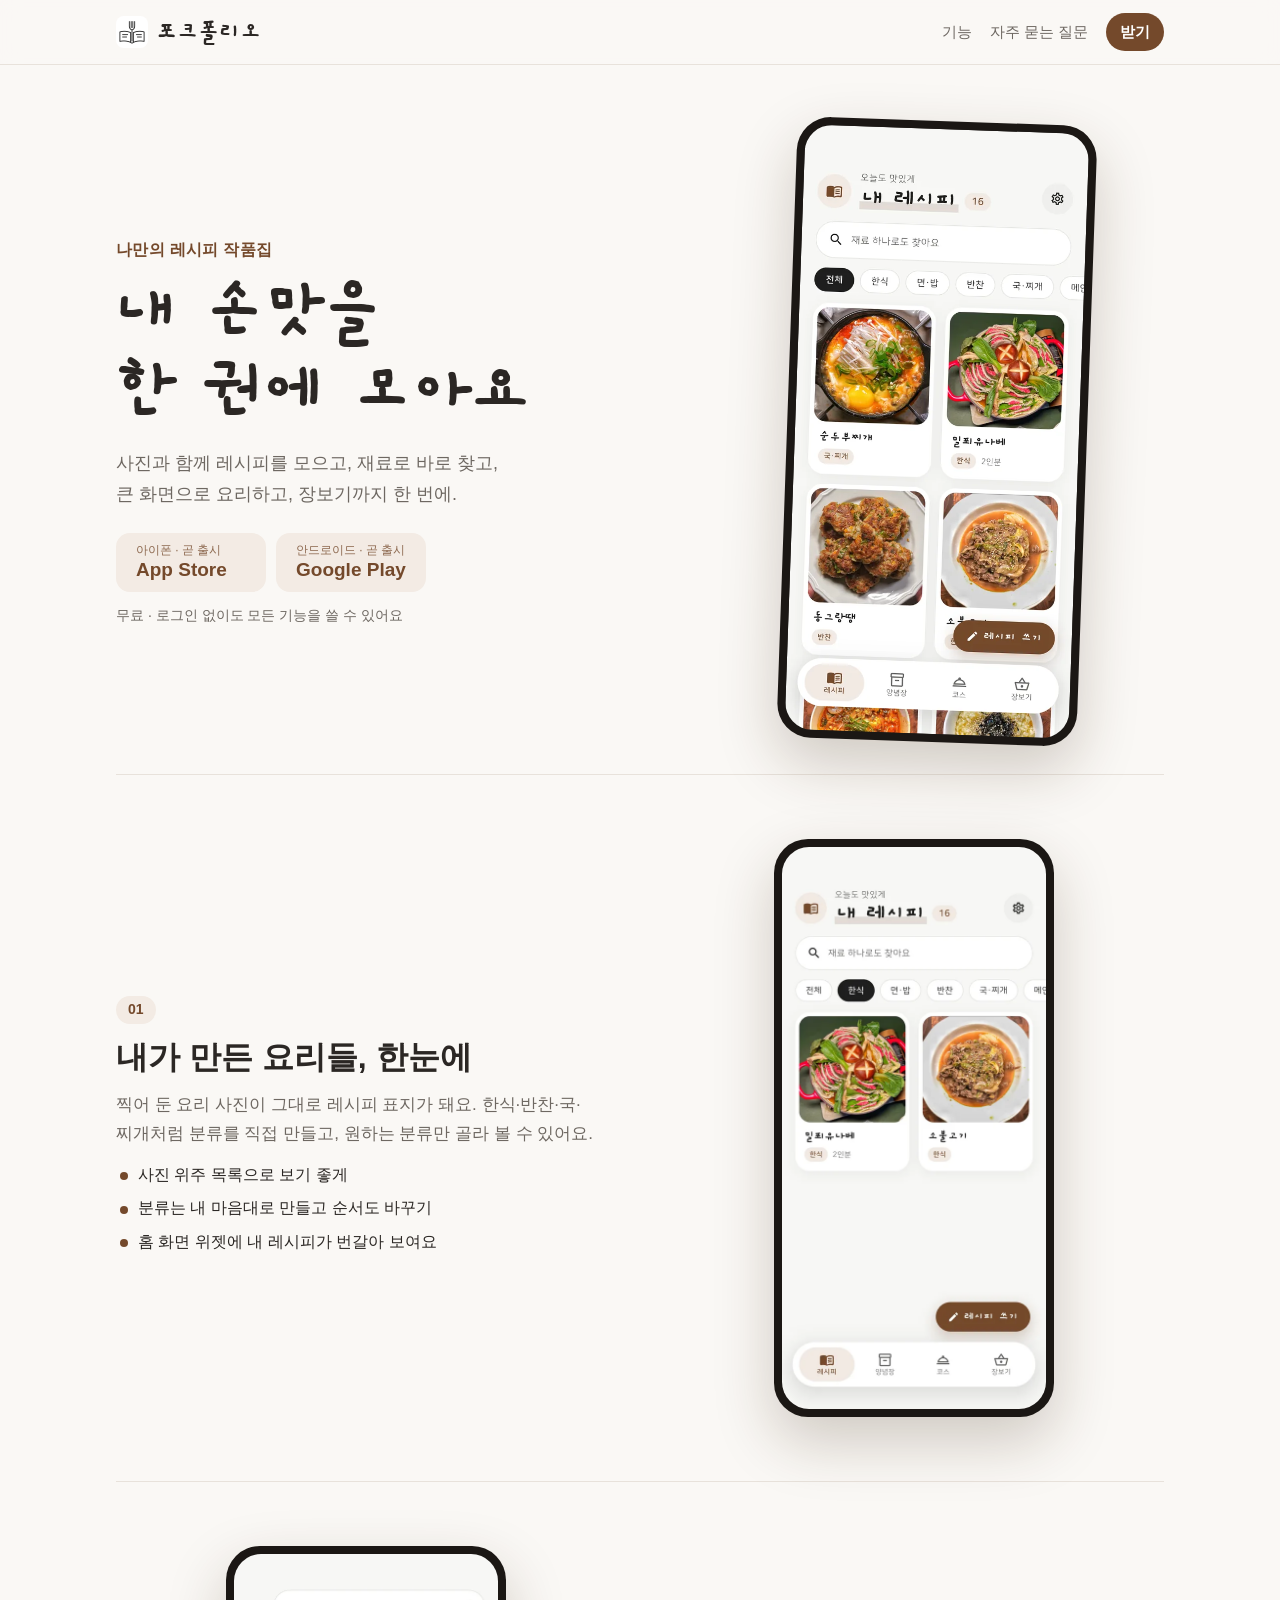
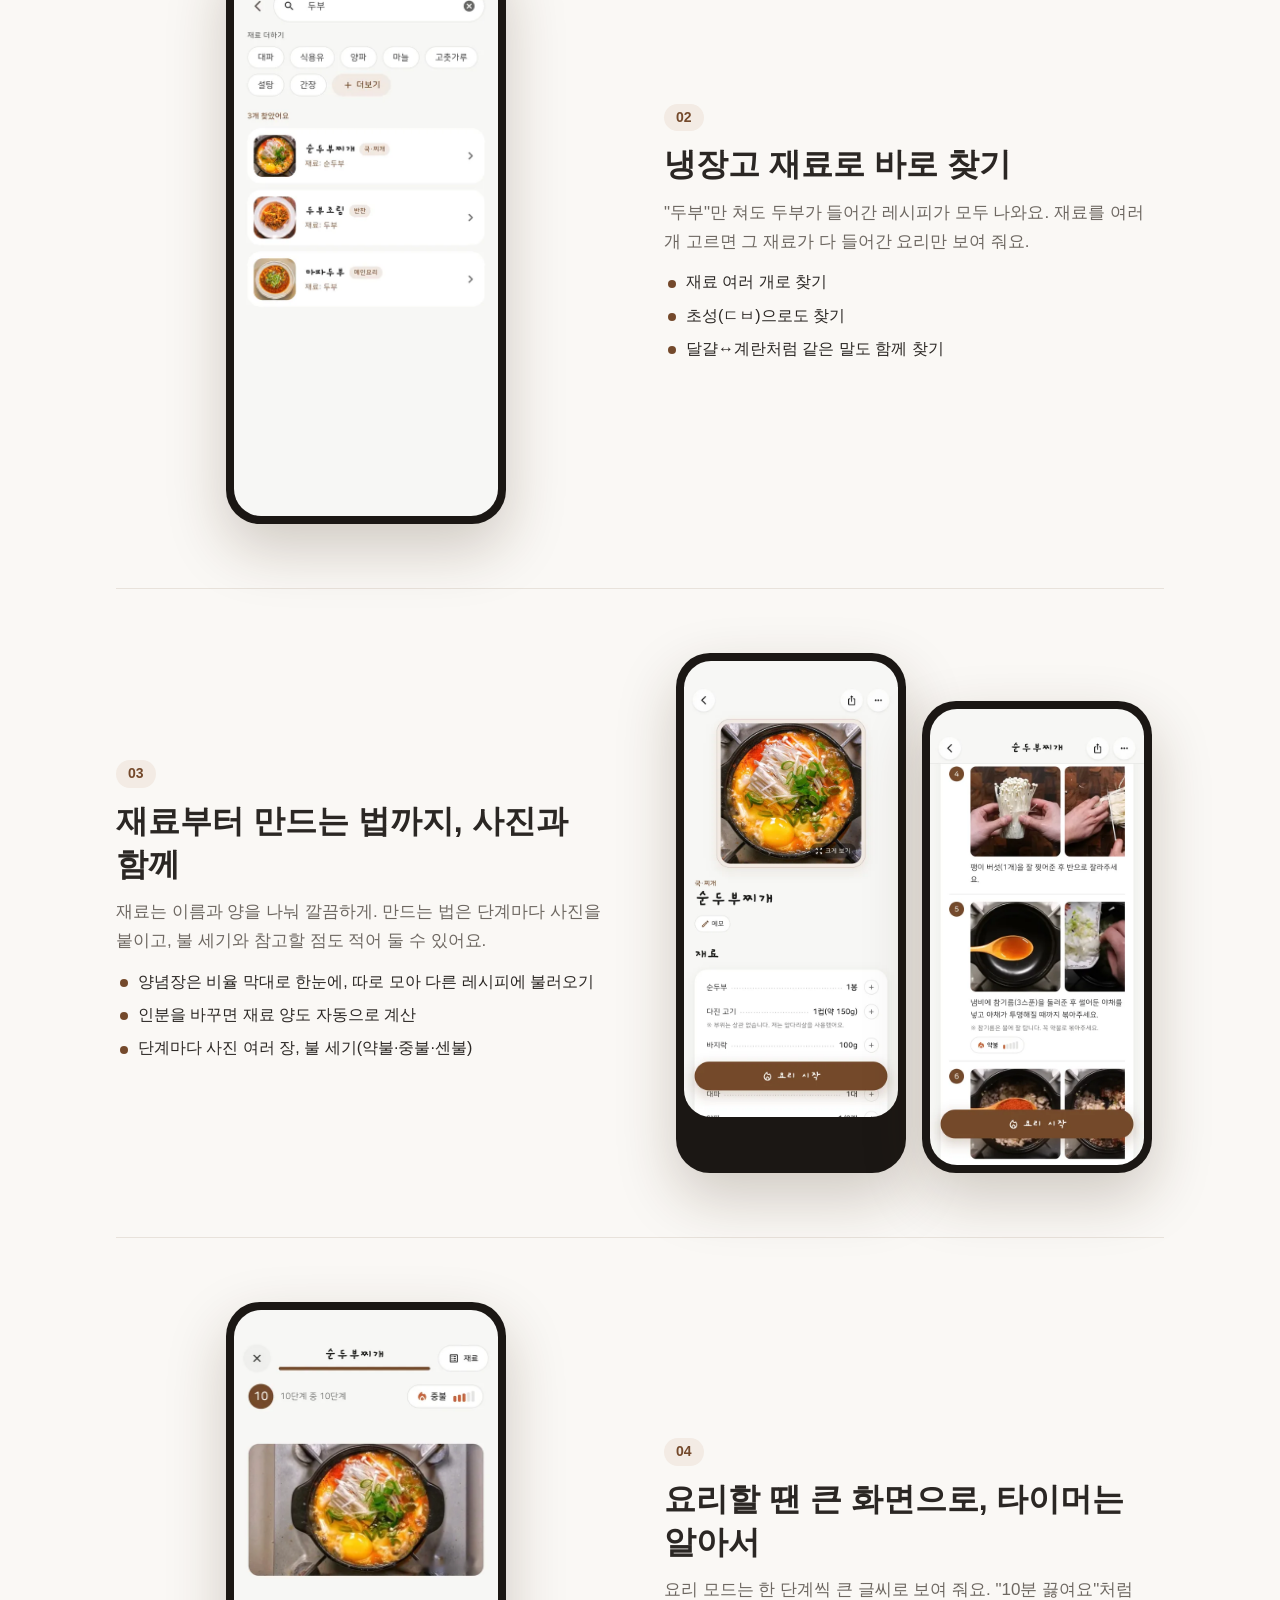
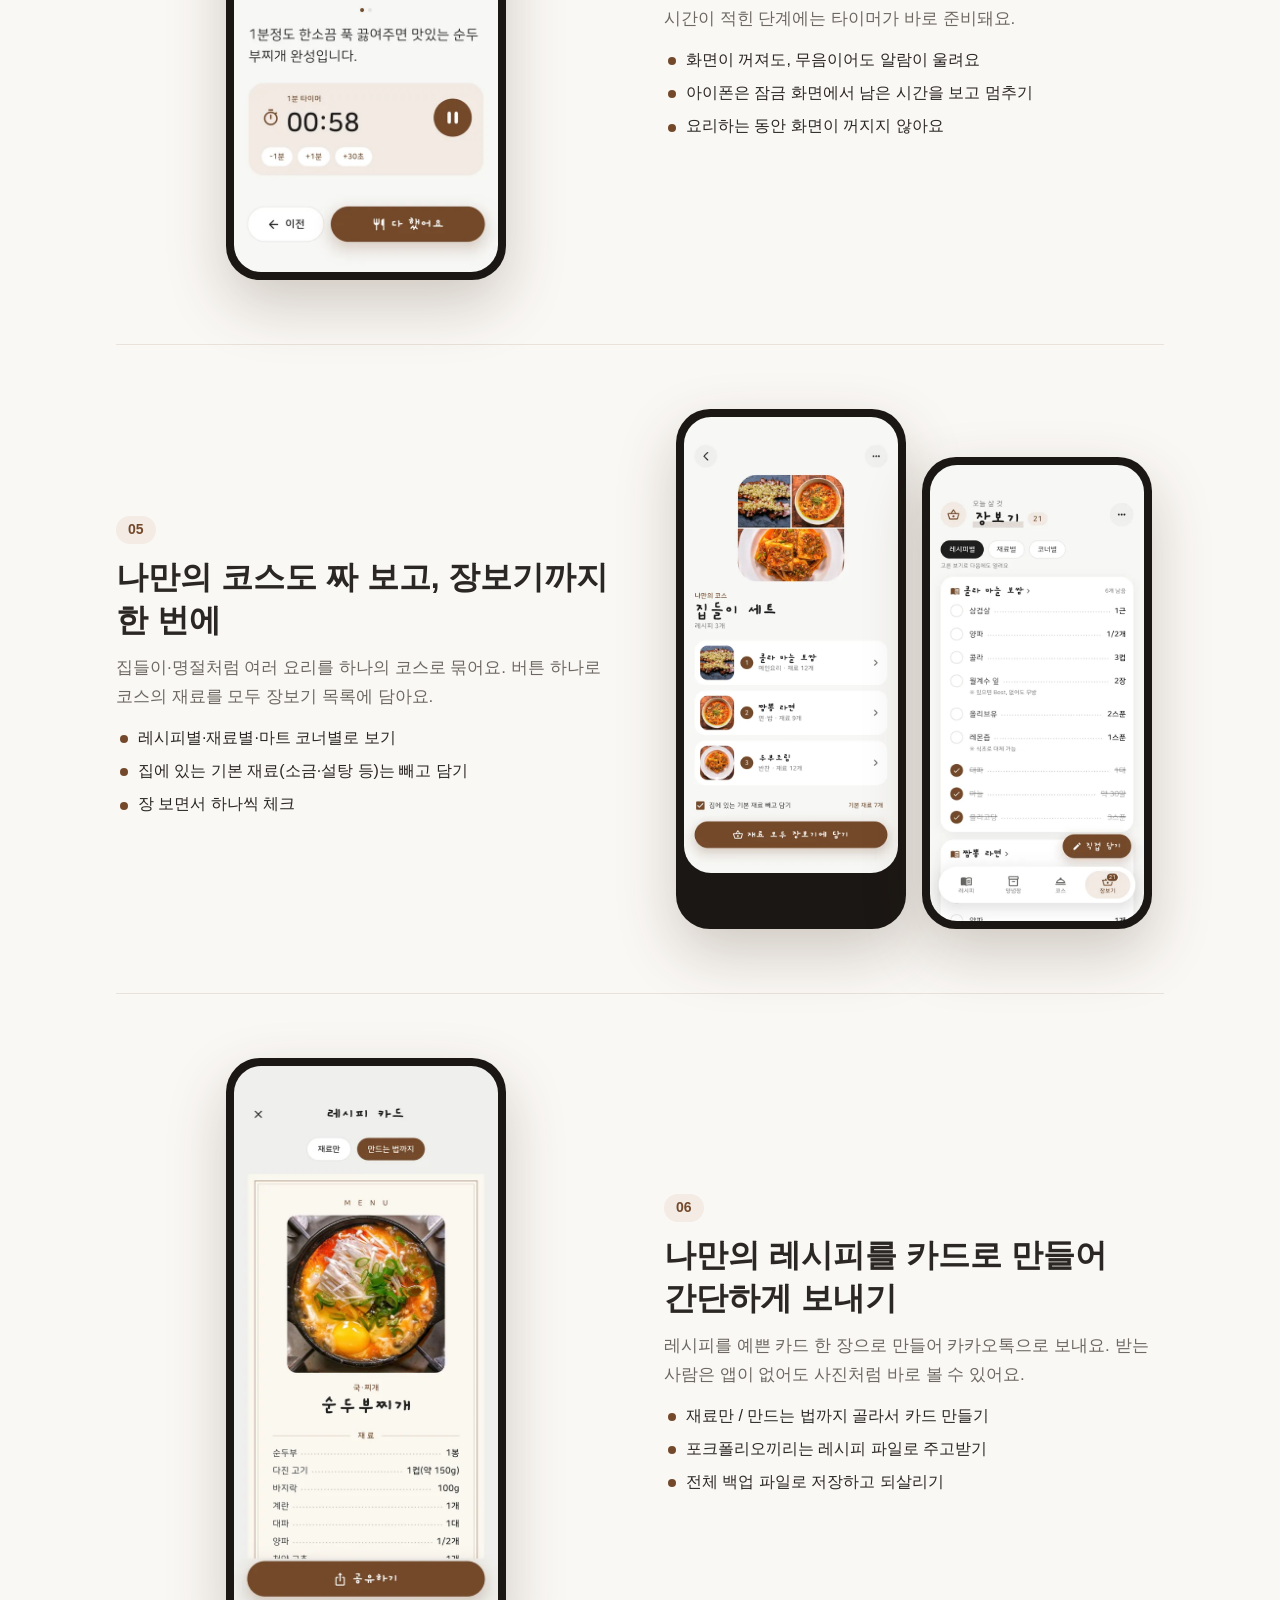
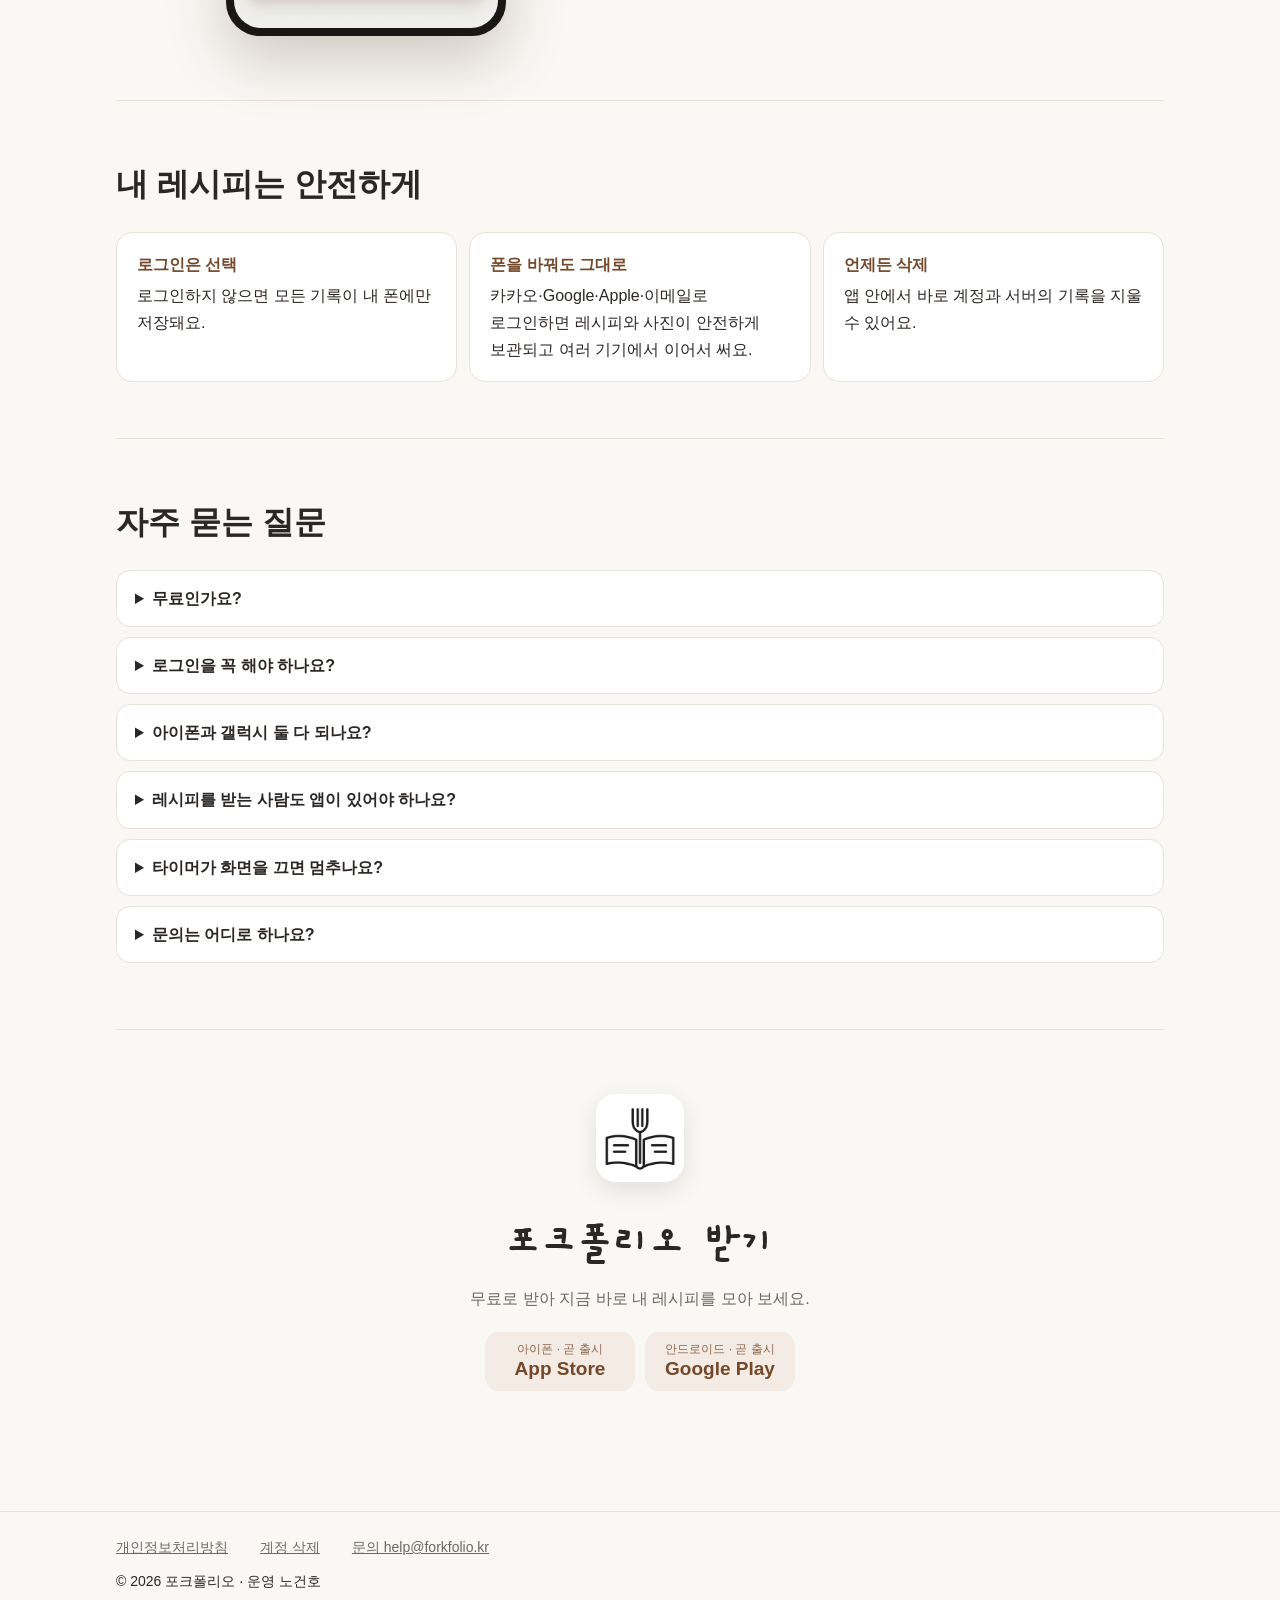
==== index.html @ fb1957a8 "홈페이지 새로 만들기(기능 소개·앱 화면·자주 묻는 질문·받기), 개인정보처리방침 개정(Apple 로그인·Resend·ImprovMX, 문의 help@forkfolio.kr, 10" ====
<!doctype html>
<html lang="ko">
<head>
<meta charset="utf-8">
<meta name="viewport" content="width=device-width, initial-scale=1">
<title>포크폴리오 · 나만의 레시피 작품집</title>
<meta name="description" content="내가 만든 요리를 사진과 함께 모으고, 재료로 찾고, 큰 화면으로 요리하고, 장보기까지 한 번에. 레시피 카드로 간단하게 보내는 레시피북 앱 포크폴리오.">
<link rel="canonical" href="https://forkfolio.kr/">
<meta property="og:type" content="website">
<meta property="og:url" content="https://forkfolio.kr/">
<meta property="og:title" content="포크폴리오 · 나만의 레시피 작품집">
<meta property="og:description" content="모으고 · 찾고 · 요리하고 · 장보고 · 보내고. 내 레시피를 한 권에 담는 레시피북 앱">
<meta property="og:image" content="https://forkfolio.kr/img/og.png">
<meta name="twitter:card" content="summary_large_image">
<meta name="theme-color" content="#74492b">
<link rel="icon" href="favicon.png">
<link rel="apple-touch-icon" href="icon.png">
<link rel="preconnect" href="https://fonts.googleapis.com">
<link rel="preconnect" href="https://fonts.gstatic.com" crossorigin>
<link rel="stylesheet" href="https://fonts.googleapis.com/css2?family=Gaegu:wght@700&display=swap">
<link rel="stylesheet" href="style.css">
<link rel="stylesheet" href="home.css">
</head>
<body class="home">

<nav class="top">
  <div class="top-in">
    <a class="brand" href="./"><img src="icon.png" alt="">포크폴리오</a>
    <div class="top-links">
      <a href="#features">기능</a>
      <a href="#faq">자주 묻는 질문</a>
      <a class="top-cta" href="#download">받기</a>
    </div>
  </div>
</nav>

<header class="hero2">
  <div class="hero-text">
    <p class="eyebrow">나만의 레시피 작품집</p>
    <h1>내 손맛을<br>한 권에 모아요</h1>
    <p class="lead">사진과 함께 레시피를 모으고, 재료로 바로 찾고,<br class="br-wide"> 큰 화면으로 요리하고, 장보기까지 한 번에.</p>
    <div class="stores" data-stores></div>
    <p class="small">무료 · 로그인 없이도 모든 기능을 쓸 수 있어요</p>
  </div>
  <div class="hero-phone">
    <figure class="phone"><picture><source srcset="img/home.webp" type="image/webp"><img src="img/home.jpg" alt="포크폴리오 홈 화면: 사진이 있는 레시피 목록" width="540" height="1150"></picture></figure>
  </div>
</header>

<main id="features">

  <section class="feat">
    <div class="feat-text">
      <span class="num">01</span>
      <h2>내가 만든 요리들, 한눈에</h2>
      <p>찍어 둔 요리 사진이 그대로 레시피 표지가 돼요. 한식·반찬·국·찌개처럼 분류를 직접 만들고, 원하는 분류만 골라 볼 수 있어요.</p>
      <ul>
        <li>사진 위주 목록으로 보기 좋게</li>
        <li>분류는 내 마음대로 만들고 순서도 바꾸기</li>
        <li>홈 화면 위젯에 내 레시피가 번갈아 보여요</li>
      </ul>
    </div>
    <figure class="phone"><picture><source srcset="img/category.webp" type="image/webp"><img src="img/category.jpg" alt="분류를 골라 레시피를 보는 화면" loading="lazy" width="540" height="1150"></picture></figure>
  </section>

  <section class="feat rev">
    <div class="feat-text">
      <span class="num">02</span>
      <h2>냉장고 재료로 바로 찾기</h2>
      <p>"두부"만 쳐도 두부가 들어간 레시피가 모두 나와요. 재료를 여러 개 고르면 그 재료가 다 들어간 요리만 보여 줘요.</p>
      <ul>
        <li>재료 여러 개로 찾기</li>
        <li>초성(ㄷㅂ)으로도 찾기</li>
        <li>달걀↔계란처럼 같은 말도 함께 찾기</li>
      </ul>
    </div>
    <figure class="phone"><picture><source srcset="img/search.webp" type="image/webp"><img src="img/search.jpg" alt="재료로 레시피를 찾는 화면" loading="lazy" width="540" height="1150"></picture></figure>
  </section>

  <section class="feat">
    <div class="feat-text">
      <span class="num">03</span>
      <h2>재료부터 만드는 법까지, 사진과 함께</h2>
      <p>재료는 이름과 양을 나눠 깔끔하게. 만드는 법은 단계마다 사진을 붙이고, 불 세기와 참고할 점도 적어 둘 수 있어요.</p>
      <ul>
        <li>양념장은 비율 막대로 한눈에, 따로 모아 다른 레시피에 불러오기</li>
        <li>인분을 바꾸면 재료 양도 자동으로 계산</li>
        <li>단계마다 사진 여러 장, 불 세기(약불·중불·센불)</li>
      </ul>
    </div>
    <div class="phone-pair">
      <figure class="phone"><picture><source srcset="img/detail.webp" type="image/webp"><img src="img/detail.jpg" alt="레시피 보기 화면: 사진과 재료" loading="lazy" width="540" height="1150"></picture></figure>
      <figure class="phone"><picture><source srcset="img/steps.webp" type="image/webp"><img src="img/steps.jpg" alt="만드는 법 화면: 단계별 사진과 불 세기" loading="lazy" width="540" height="1150"></picture></figure>
    </div>
  </section>

  <section class="feat rev">
    <div class="feat-text">
      <span class="num">04</span>
      <h2>요리할 땐 큰 화면으로, 타이머는 알아서</h2>
      <p>요리 모드는 한 단계씩 큰 글씨로 보여 줘요. "10분 끓여요"처럼 시간이 적힌 단계에는 타이머가 바로 준비돼요.</p>
      <ul>
        <li>화면이 꺼져도, 무음이어도 알람이 울려요</li>
        <li>아이폰은 잠금 화면에서 남은 시간을 보고 멈추기</li>
        <li>요리하는 동안 화면이 꺼지지 않아요</li>
      </ul>
    </div>
    <figure class="phone"><picture><source srcset="img/cook.webp" type="image/webp"><img src="img/cook.jpg" alt="요리 모드 화면: 큰 글씨와 타이머" loading="lazy" width="540" height="1150"></picture></figure>
  </section>

  <section class="feat">
    <div class="feat-text">
      <span class="num">05</span>
      <h2>나만의 코스도 짜 보고, 장보기까지 한 번에</h2>
      <p>집들이·명절처럼 여러 요리를 하나의 코스로 묶어요. 버튼 하나로 코스의 재료를 모두 장보기 목록에 담아요.</p>
      <ul>
        <li>레시피별·재료별·마트 코너별로 보기</li>
        <li>집에 있는 기본 재료(소금·설탕 등)는 빼고 담기</li>
        <li>장 보면서 하나씩 체크</li>
      </ul>
    </div>
    <div class="phone-pair">
      <figure class="phone"><picture><source srcset="img/course.webp" type="image/webp"><img src="img/course.jpg" alt="코스 화면: 집들이 세트" loading="lazy" width="540" height="1150"></picture></figure>
      <figure class="phone"><picture><source srcset="img/cart.webp" type="image/webp"><img src="img/cart.jpg" alt="장보기 화면: 레시피별 재료 체크" loading="lazy" width="540" height="1150"></picture></figure>
    </div>
  </section>

  <section class="feat rev">
    <div class="feat-text">
      <span class="num">06</span>
      <h2>나만의 레시피를 카드로 만들어 간단하게 보내기</h2>
      <p>레시피를 예쁜 카드 한 장으로 만들어 카카오톡으로 보내요. 받는 사람은 앱이 없어도 사진처럼 바로 볼 수 있어요.</p>
      <ul>
        <li>재료만 / 만드는 법까지 골라서 카드 만들기</li>
        <li>포크폴리오끼리는 레시피 파일로 주고받기</li>
        <li>전체 백업 파일로 저장하고 되살리기</li>
      </ul>
    </div>
    <figure class="phone"><picture><source srcset="img/card.webp" type="image/webp"><img src="img/card.jpg" alt="레시피 카드 만들기 화면" loading="lazy" width="540" height="1150"></picture></figure>
  </section>

  <section class="safe">
    <h2>내 레시피는 안전하게</h2>
    <div class="safe-grid">
      <div class="card"><b>로그인은 선택</b>로그인하지 않으면 모든 기록이 내 폰에만 저장돼요.</div>
      <div class="card"><b>폰을 바꿔도 그대로</b>카카오·Google·Apple·이메일로 로그인하면 레시피와 사진이 안전하게 보관되고 여러 기기에서 이어서 써요.</div>
      <div class="card"><b>언제든 삭제</b>앱 안에서 바로 계정과 서버의 기록을 지울 수 있어요.</div>
    </div>
  </section>

  <section id="faq" class="faq">
    <h2>자주 묻는 질문</h2>
    <details><summary>무료인가요?</summary><p>네, 무료예요. 화면 아래에 글자 한 줄 광고가 나와요. 로그인과 사진 보관도 무료예요.</p></details>
    <details><summary>로그인을 꼭 해야 하나요?</summary><p>아니요. 로그인하지 않아도 모든 기능을 쓸 수 있어요. 로그인하면 레시피가 서버에 보관돼서 폰을 바꾸거나 앱을 다시 설치해도 그대로 돌아와요.</p></details>
    <details><summary>아이폰과 갤럭시 둘 다 되나요?</summary><p>네. 아이폰(iOS 17 이상)과 안드로이드 폰(Android 7.0 이상)에서 쓸 수 있어요. 같은 계정으로 로그인하면 두 폰에서 같은 레시피를 볼 수 있어요.</p></details>
    <details><summary>레시피를 받는 사람도 앱이 있어야 하나요?</summary><p>레시피 카드는 사진처럼 보내져서 앱이 없어도 볼 수 있어요. 레시피 파일로 받으면 포크폴리오에 그대로 담을 수 있어요.</p></details>
    <details><summary>타이머가 화면을 끄면 멈추나요?</summary><p>아니요. 화면을 끄거나 다른 앱을 써도 시간이 되면 알람이 울려요. 아이폰은 잠금 화면에서도 남은 시간이 보여요.</p></details>
    <details><summary>문의는 어디로 하나요?</summary><p><a href="mailto:help@forkfolio.kr">help@forkfolio.kr</a>로 보내 주세요.</p></details>
  </section>

  <section id="download" class="dl">
    <img src="icon.png" alt="" width="88" height="88">
    <h2>포크폴리오 받기</h2>
    <p>무료로 받아 지금 바로 내 레시피를 모아 보세요.</p>
    <div class="stores" data-stores></div>
  </section>

</main>

<footer class="foot">
  <div class="foot-in">
    <div class="foot-links">
      <a href="privacy.html">개인정보처리방침</a>
      <a href="delete-account.html">계정 삭제</a>
      <a href="mailto:help@forkfolio.kr">문의 help@forkfolio.kr</a>
    </div>
    <p>© 2026 포크폴리오 · 운영 노건호</p>
  </div>
</footer>

<script>
// 스토어 주소: 출시되면 여기만 채우면 된다 (비어 있으면 "곧 출시"로 보인다)
const STORES = {
  ios: '',      // 예: 'https://apps.apple.com/kr/app/id0000000000'
  android: '',  // 예: 'https://play.google.com/store/apps/details?id=com.geonhoroh.forkfolio'
};
const LABELS = { ios: ['App Store', '아이폰'], android: ['Google Play', '안드로이드'] };
document.querySelectorAll('[data-stores]').forEach((box) => {
  for (const key of ['ios', 'android']) {
    const url = STORES[key];
    const el = document.createElement(url ? 'a' : 'span');
    el.className = 'store' + (url ? '' : ' soon');
    if (url) { el.href = url; el.target = '_blank'; el.rel = 'noopener'; }
    el.innerHTML = `<small>${url ? LABELS[key][1] + ' · 무료' : LABELS[key][1] + ' · 곧 출시'}</small><b>${LABELS[key][0]}</b>`;
    box.appendChild(el);
  }
});
</script>
</body>
</html>
---- style.css ----
/* 포크폴리오 웹사이트: 앱과 같은 간장색 한 가지 + 읽기 좋은 본문 */
:root {
  --point: #74492b;
  --point-soft: #f3ebe4;
  --bg: #faf8f5;
  --card: #ffffff;
  --text: #2b2724;
  --sub: #6e6862;
  --line: #e8e2db;
}
@media (prefers-color-scheme: dark) {
  :root {
    --point: #d9a77f;
    --point-soft: #2e2621;
    --bg: #171412;
    --card: #211d1a;
    --text: #f1ece6;
    --sub: #b0a79e;
    --line: #3a332d;
  }
}
* { box-sizing: border-box; }
html { -webkit-text-size-adjust: 100%; }
body {
  margin: 0;
  background: var(--bg);
  color: var(--text);
  font-family: -apple-system, BlinkMacSystemFont, "Apple SD Gothic Neo", "Noto Sans KR", "Malgun Gothic", sans-serif;
  font-size: 16px;
  line-height: 1.75;
  word-break: keep-all;
  overflow-wrap: break-word;
}
.wrap { max-width: 720px; margin: 0 auto; padding: 32px 16px 64px; }
a { color: var(--point); }
header.site { display: flex; align-items: center; gap: 10px; margin-bottom: 28px; }
header.site img { width: 36px; height: 36px; border-radius: 9px; }
header.site a { text-decoration: none; color: var(--text); font-family: "Gaegu", sans-serif; font-weight: 700; font-size: 26px; }
h1 { font-family: "Gaegu", sans-serif; font-weight: 700; font-size: 40px; line-height: 1.2; margin: 0 0 8px; }
h2 { font-size: 19px; margin: 36px 0 8px; padding-top: 8px; border-top: 1px solid var(--line); }
h3 { font-size: 16px; margin: 20px 0 4px; }
p, li { color: var(--text); }
.sub { color: var(--sub); }
.card { background: var(--card); border: 1px solid var(--line); border-radius: 16px; padding: 18px 20px; margin: 16px 0; }
.note { background: var(--point-soft); border-radius: 12px; padding: 12px 16px; margin: 16px 0; }
table { width: 100%; border-collapse: collapse; margin: 12px 0; font-size: 14.5px; display: block; overflow-x: auto; }
th, td { border: 1px solid var(--line); padding: 8px 10px; text-align: left; vertical-align: top; min-width: 110px; }
th { background: var(--point-soft); }
ul { padding-left: 20px; }
footer { margin-top: 48px; color: var(--sub); font-size: 14px; }
footer a { color: var(--sub); margin-right: 14px; }
.hero { text-align: center; padding: 24px 0 8px; }
.hero img { width: 112px; height: 112px; border-radius: 26px; box-shadow: 0 10px 30px rgba(0, 0, 0, .12); }
.hero h1 { font-size: 52px; margin-top: 18px; }
.hero p { font-size: 18px; color: var(--sub); margin: 0; }
.features { display: grid; grid-template-columns: repeat(auto-fit, minmax(200px, 1fr)); gap: 12px; margin-top: 32px; }
.features .card { margin: 0; }
.features b { display: block; color: var(--point); margin-bottom: 4px; }
.badge { display: inline-block; margin-top: 20px; padding: 10px 18px; border-radius: 999px; background: var(--point); color: #fff; font-weight: 700; }
---- home.css ----
/* 홈(소개) 페이지 전용. 색·글꼴은 style.css 의 값을 그대로 쓴다 */
body.home { line-height: 1.7; }
.home h1, .home h2 { border: 0; padding: 0; }

/* 위쪽 메뉴 */
nav.top { position: sticky; top: 0; z-index: 10; background: color-mix(in srgb, var(--bg) 88%, transparent); backdrop-filter: blur(10px); -webkit-backdrop-filter: blur(10px); border-bottom: 1px solid var(--line); }
.top-in { max-width: 1080px; margin: 0 auto; padding: 10px 16px; display: flex; align-items: center; justify-content: space-between; gap: 12px; }
.brand { display: flex; align-items: center; gap: 8px; text-decoration: none; color: var(--text); font-family: "Gaegu", sans-serif; font-weight: 700; font-size: 26px; }
.brand img { width: 32px; height: 32px; border-radius: 8px; }
.top-links { display: flex; align-items: center; gap: 18px; font-size: 15px; }
.top-links a { color: var(--sub); text-decoration: none; }
.top-links a.top-cta { color: #fff; background: var(--point); padding: 6px 14px; border-radius: 999px; font-weight: 700; }
@media (max-width: 480px) { .top-links a:not(.top-cta) { display: none; } }

/* 첫 화면 */
.hero2 { max-width: 1080px; margin: 0 auto; padding: 56px 16px 32px; display: grid; grid-template-columns: 1.1fr 0.9fr; gap: 40px; align-items: center; }
.eyebrow { color: var(--point); font-weight: 700; margin: 0 0 8px; letter-spacing: .02em; }
.hero2 h1 { font-family: "Gaegu", sans-serif; font-size: clamp(44px, 7vw, 72px); line-height: 1.12; margin: 0 0 16px; }
.lead { font-size: 18px; color: var(--sub); margin: 0 0 24px; }
.small { font-size: 14px; color: var(--sub); margin: 12px 0 0; }
.hero-phone { display: flex; justify-content: center; }
.hero-phone .phone { width: min(300px, 70vw); transform: rotate(2deg); }
@media (max-width: 820px) {
  .hero2 { grid-template-columns: 1fr; text-align: center; padding-top: 36px; }
  .hero2 .stores { justify-content: center; }
  .br-wide { display: none; }
}

/* 스토어 버튼 */
.stores { display: flex; flex-wrap: wrap; gap: 10px; }
.store { display: inline-flex; flex-direction: column; justify-content: center; min-width: 150px; padding: 10px 20px; border-radius: 14px; background: var(--text); color: var(--bg); text-decoration: none; line-height: 1.25; }
.store small { font-size: 12px; opacity: .8; }
.store b { font-size: 19px; }
.store.soon { background: var(--point-soft); color: var(--point); cursor: default; }

/* 폰 틀 */
.phone { margin: 0; border-radius: 34px; padding: 8px; background: #1b1714; box-shadow: 0 24px 60px rgba(60, 35, 15, .22); }
.phone img { display: block; width: 100%; height: auto; border-radius: 27px; }
.phone-pair { display: flex; gap: 16px; justify-content: center; }
.phone-pair .phone { width: min(230px, 42vw); }
.phone-pair .phone:nth-child(2) { margin-top: 48px; }

/* 기능 소개 */
main#features { max-width: 1080px; margin: 0 auto; padding: 0 16px; }
.feat { display: grid; grid-template-columns: 1fr 1fr; gap: 48px; align-items: center; padding: 64px 0; border-top: 1px solid var(--line); }
.feat > .phone { width: min(280px, 70vw); justify-self: center; }
.feat.rev .feat-text { order: 2; }
.num { display: inline-block; font-weight: 700; color: var(--point); background: var(--point-soft); border-radius: 999px; padding: 2px 12px; font-size: 14px; }
.feat h2 { font-size: clamp(24px, 3.4vw, 32px); line-height: 1.35; margin: 12px 0 12px; }
.feat p { color: var(--sub); font-size: 17px; margin: 0 0 12px; }
.feat ul { margin: 0; padding-left: 0; list-style: none; }
.feat li { position: relative; padding-left: 22px; margin: 6px 0; }
.feat li::before { content: ""; position: absolute; left: 4px; top: .7em; width: 8px; height: 8px; border-radius: 50%; background: var(--point); }
@media (max-width: 820px) {
  .feat { grid-template-columns: 1fr; gap: 28px; padding: 48px 0; }
  .feat.rev .feat-text { order: 0; }
}

/* 안전 */
.safe { padding: 56px 0; border-top: 1px solid var(--line); }
.safe h2, .faq h2, .dl h2 { font-size: clamp(24px, 3.4vw, 32px); margin: 0 0 20px; }
.safe-grid { display: grid; grid-template-columns: repeat(auto-fit, minmax(220px, 1fr)); gap: 12px; }
.safe-grid .card { margin: 0; }
.safe-grid b { display: block; color: var(--point); margin-bottom: 4px; }

/* 자주 묻는 질문 */
.faq { padding: 56px 0; border-top: 1px solid var(--line); }
.faq details { background: var(--card); border: 1px solid var(--line); border-radius: 14px; padding: 14px 18px; margin: 10px 0; }
.faq summary { cursor: pointer; font-weight: 700; }
.faq details p { margin: 10px 0 0; color: var(--sub); }

/* 받기 */
.dl { text-align: center; padding: 64px 0 72px; border-top: 1px solid var(--line); }
.dl img { border-radius: 20px; box-shadow: 0 8px 24px rgba(0, 0, 0, .1); }
.dl h2 { font-family: "Gaegu", sans-serif; font-size: 44px; margin: 16px 0 4px; }
.dl p { color: var(--sub); margin: 0 0 20px; }
.dl .stores { justify-content: center; }

/* 아래 */
.foot { border-top: 1px solid var(--line); }
.foot-in { max-width: 1080px; margin: 0 auto; padding: 24px 16px 40px; color: var(--sub); font-size: 14px; }
.foot-links { display: flex; flex-wrap: wrap; gap: 6px 18px; }
.foot a { color: var(--sub); }
.foot p { margin: 10px 0 0; }

/* 위쪽 메뉴에 제목이 가리지 않게 */
#features, #faq, #download, .feat { scroll-margin-top: 72px; }
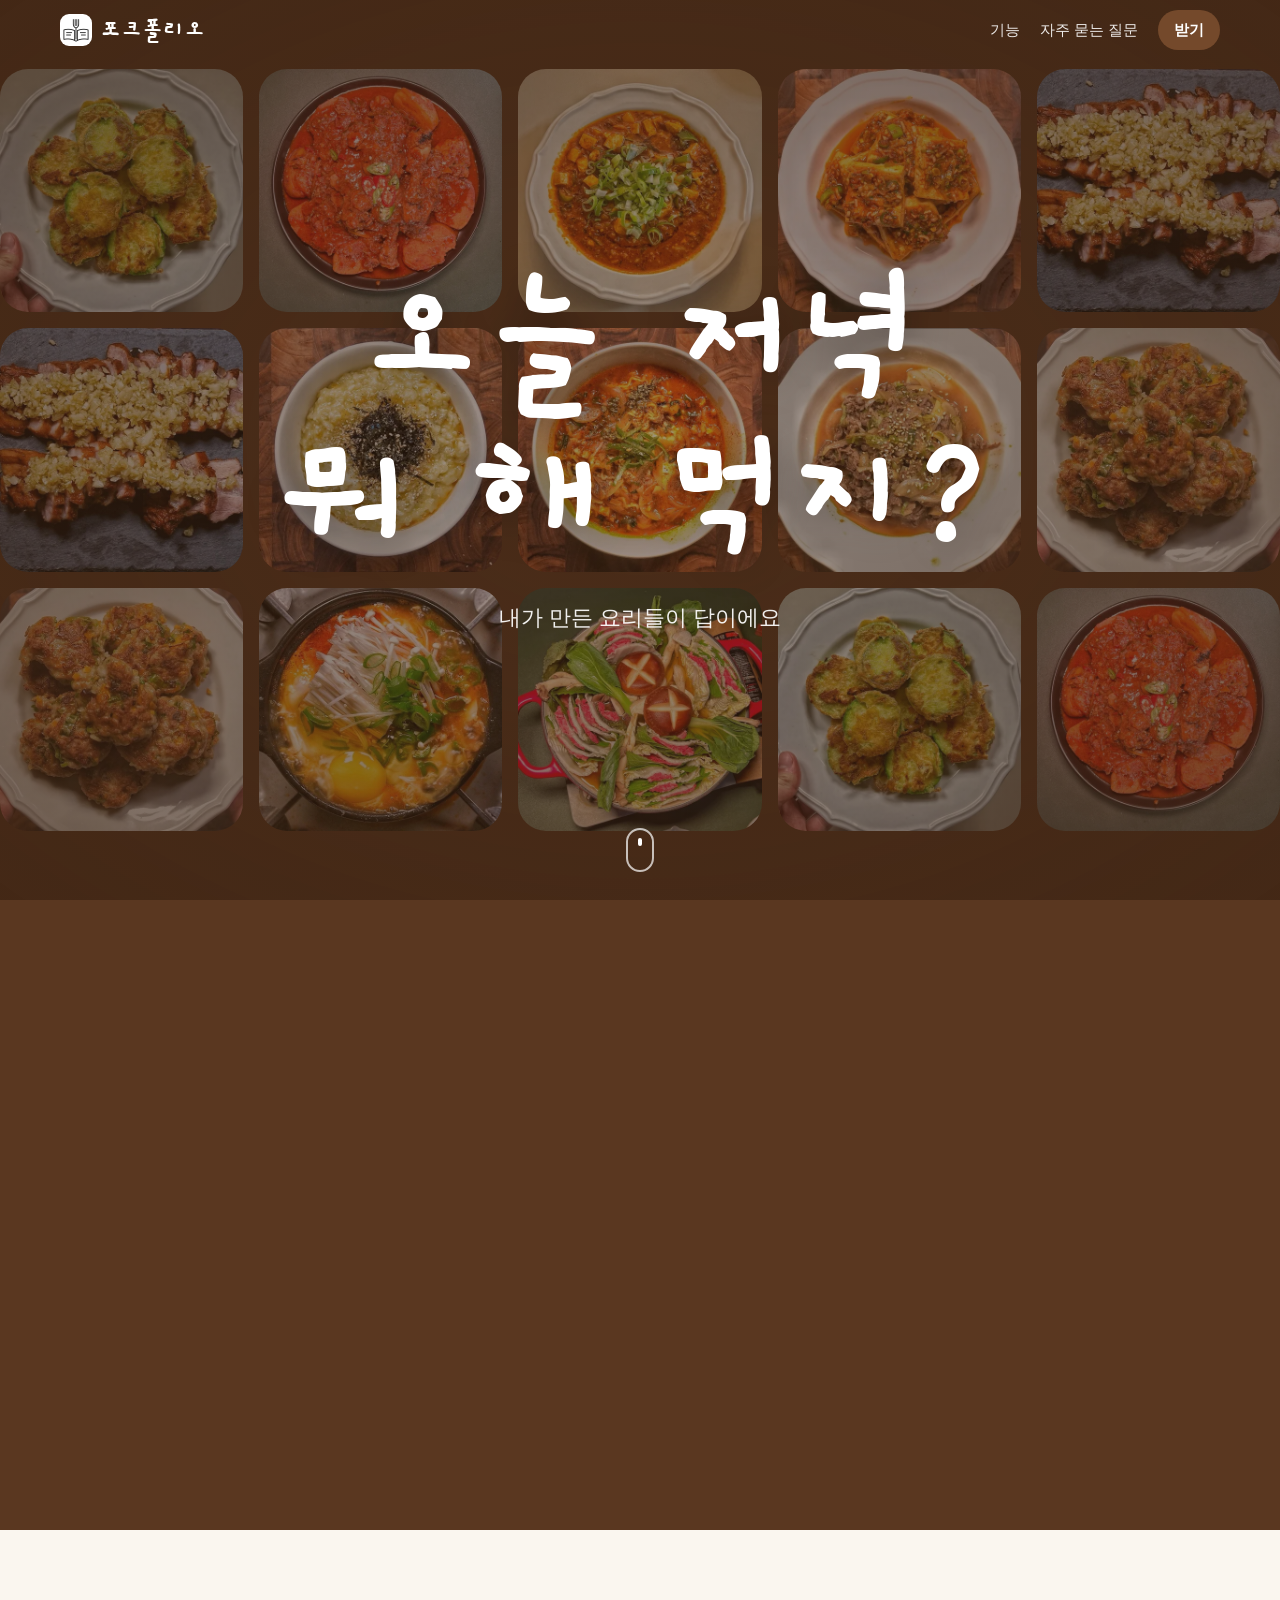
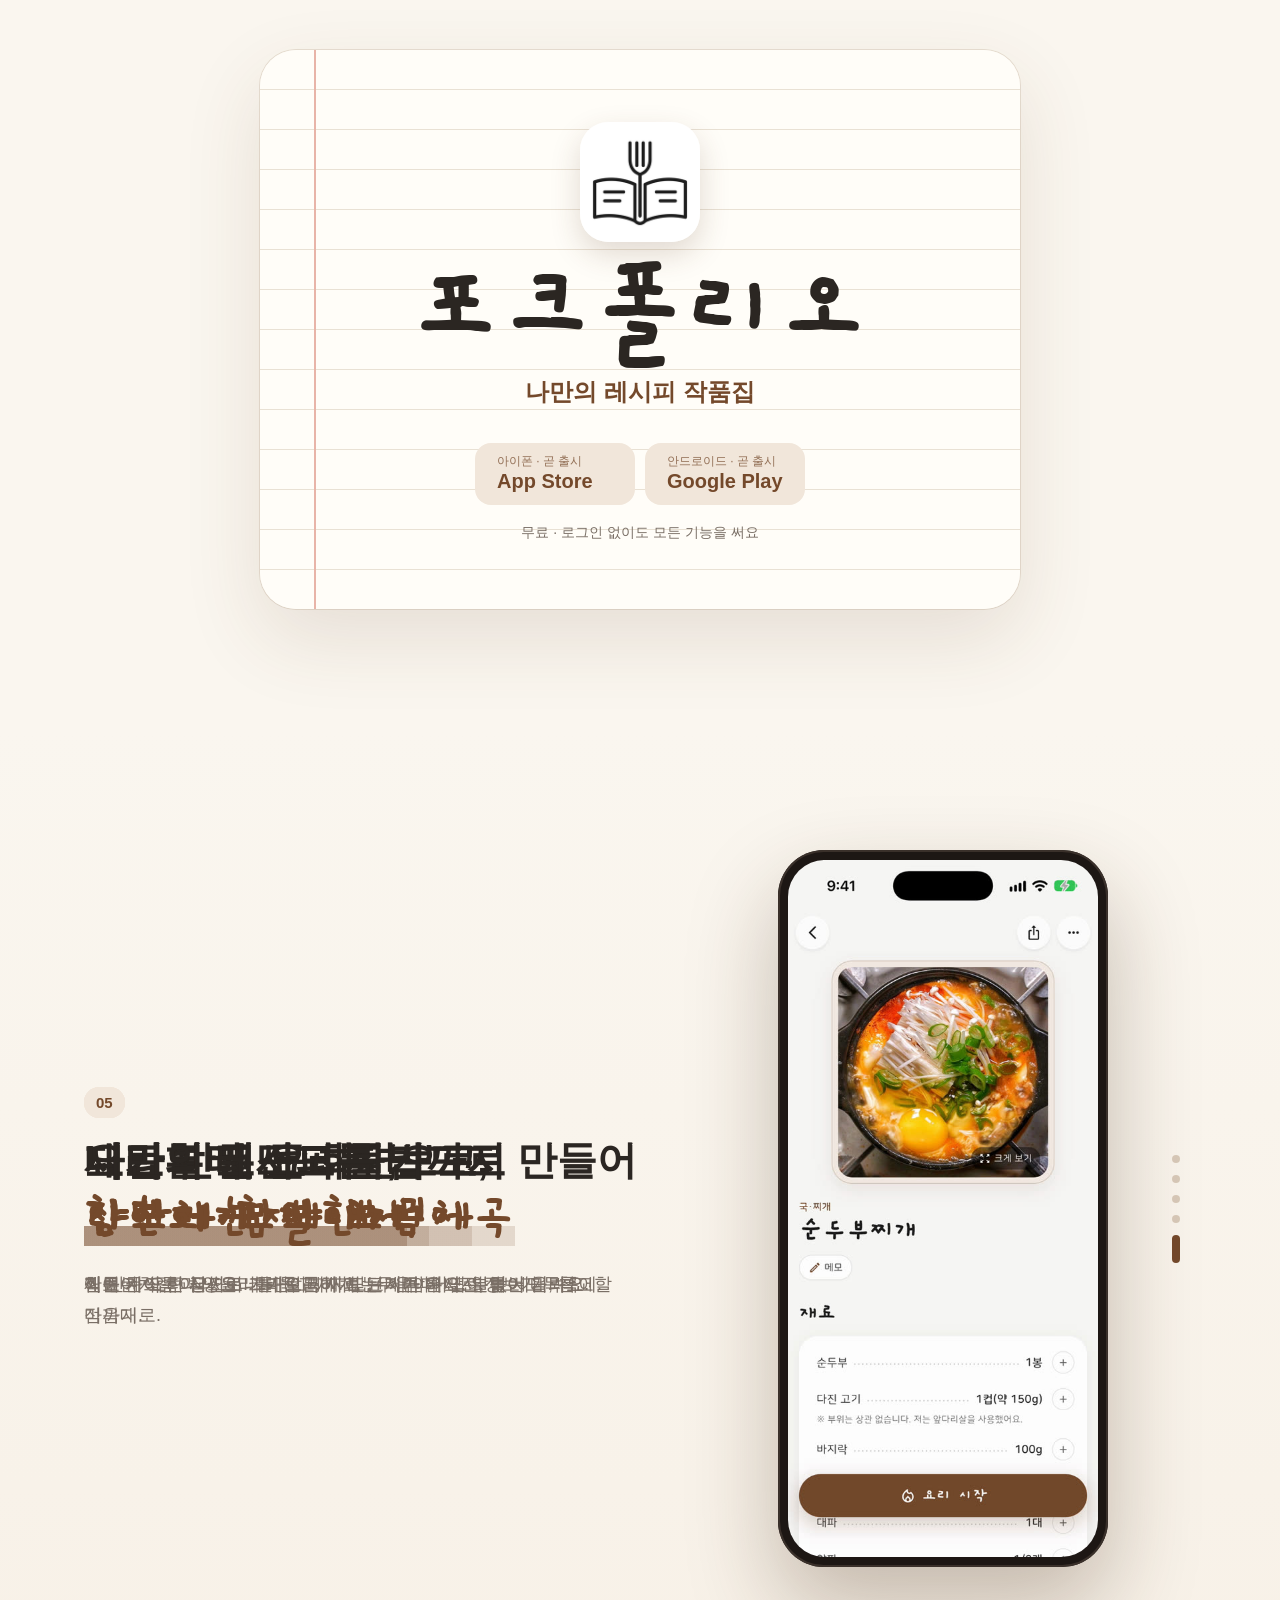
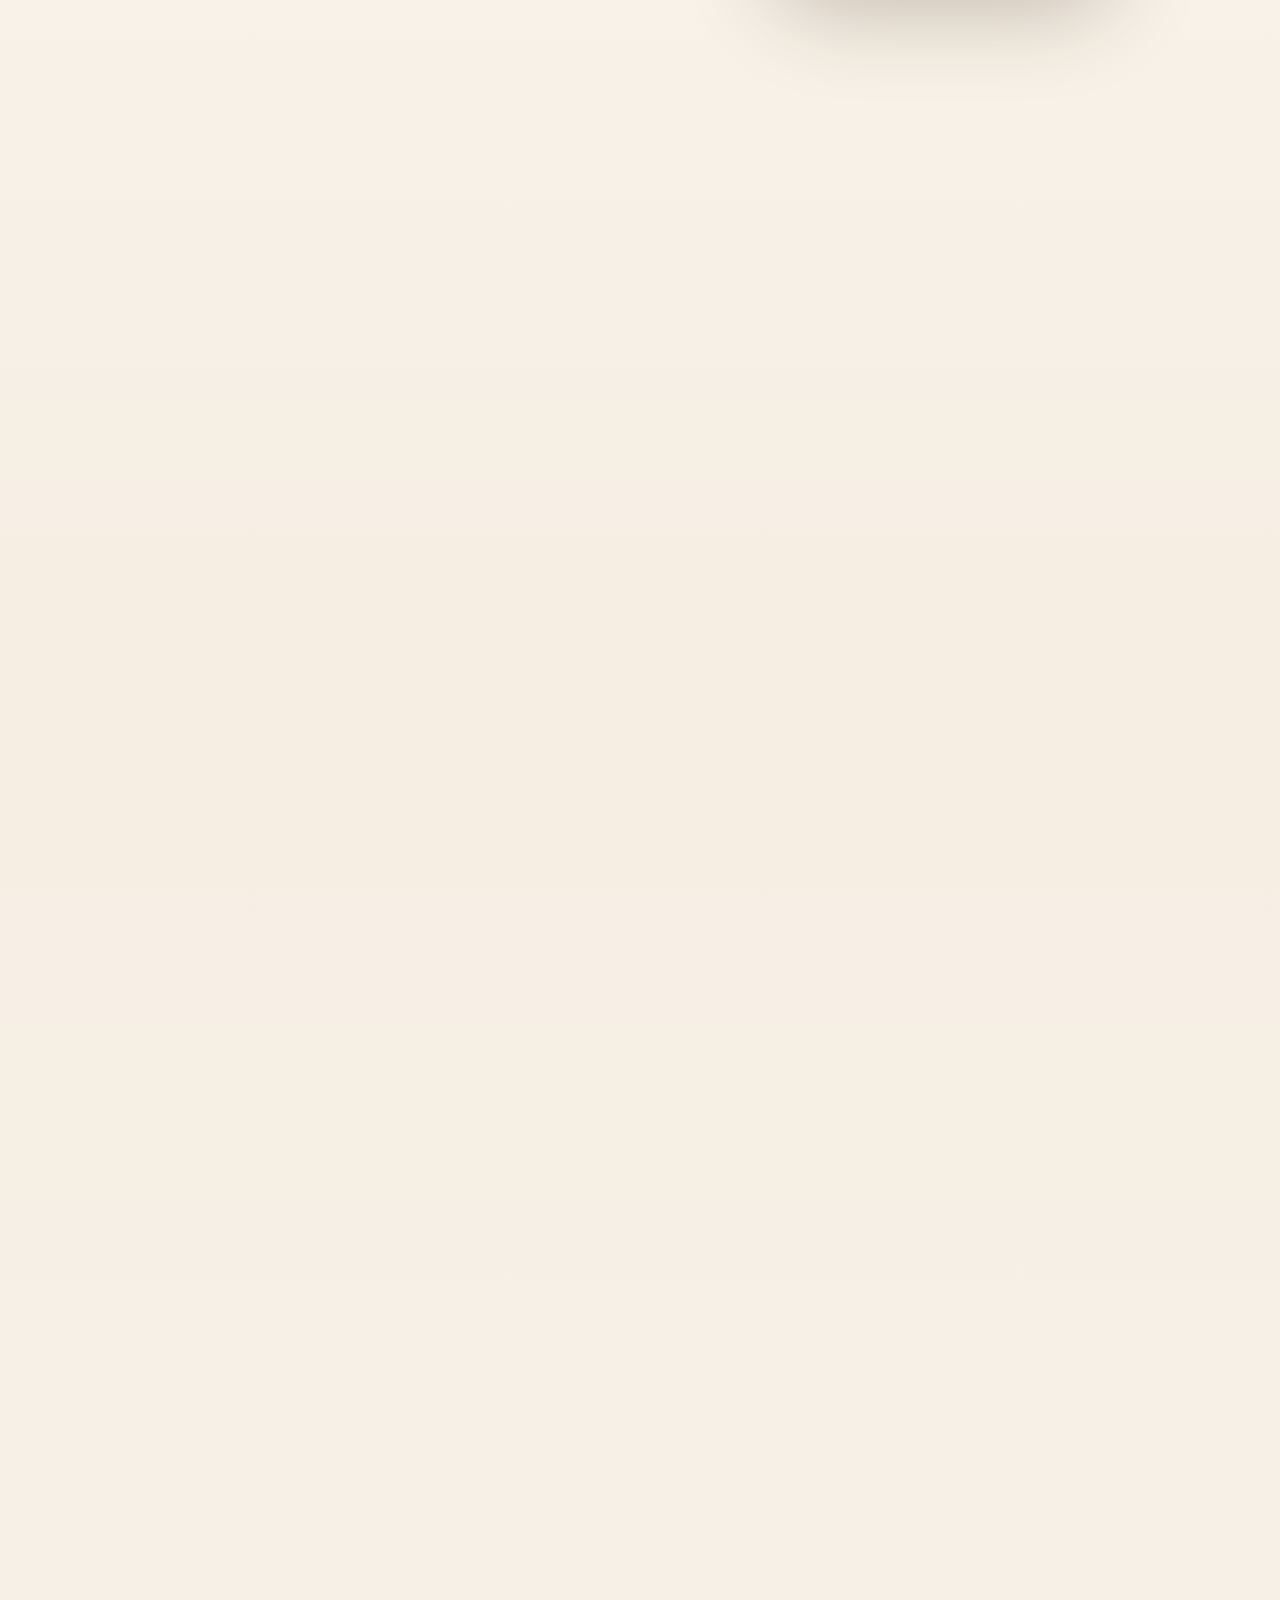
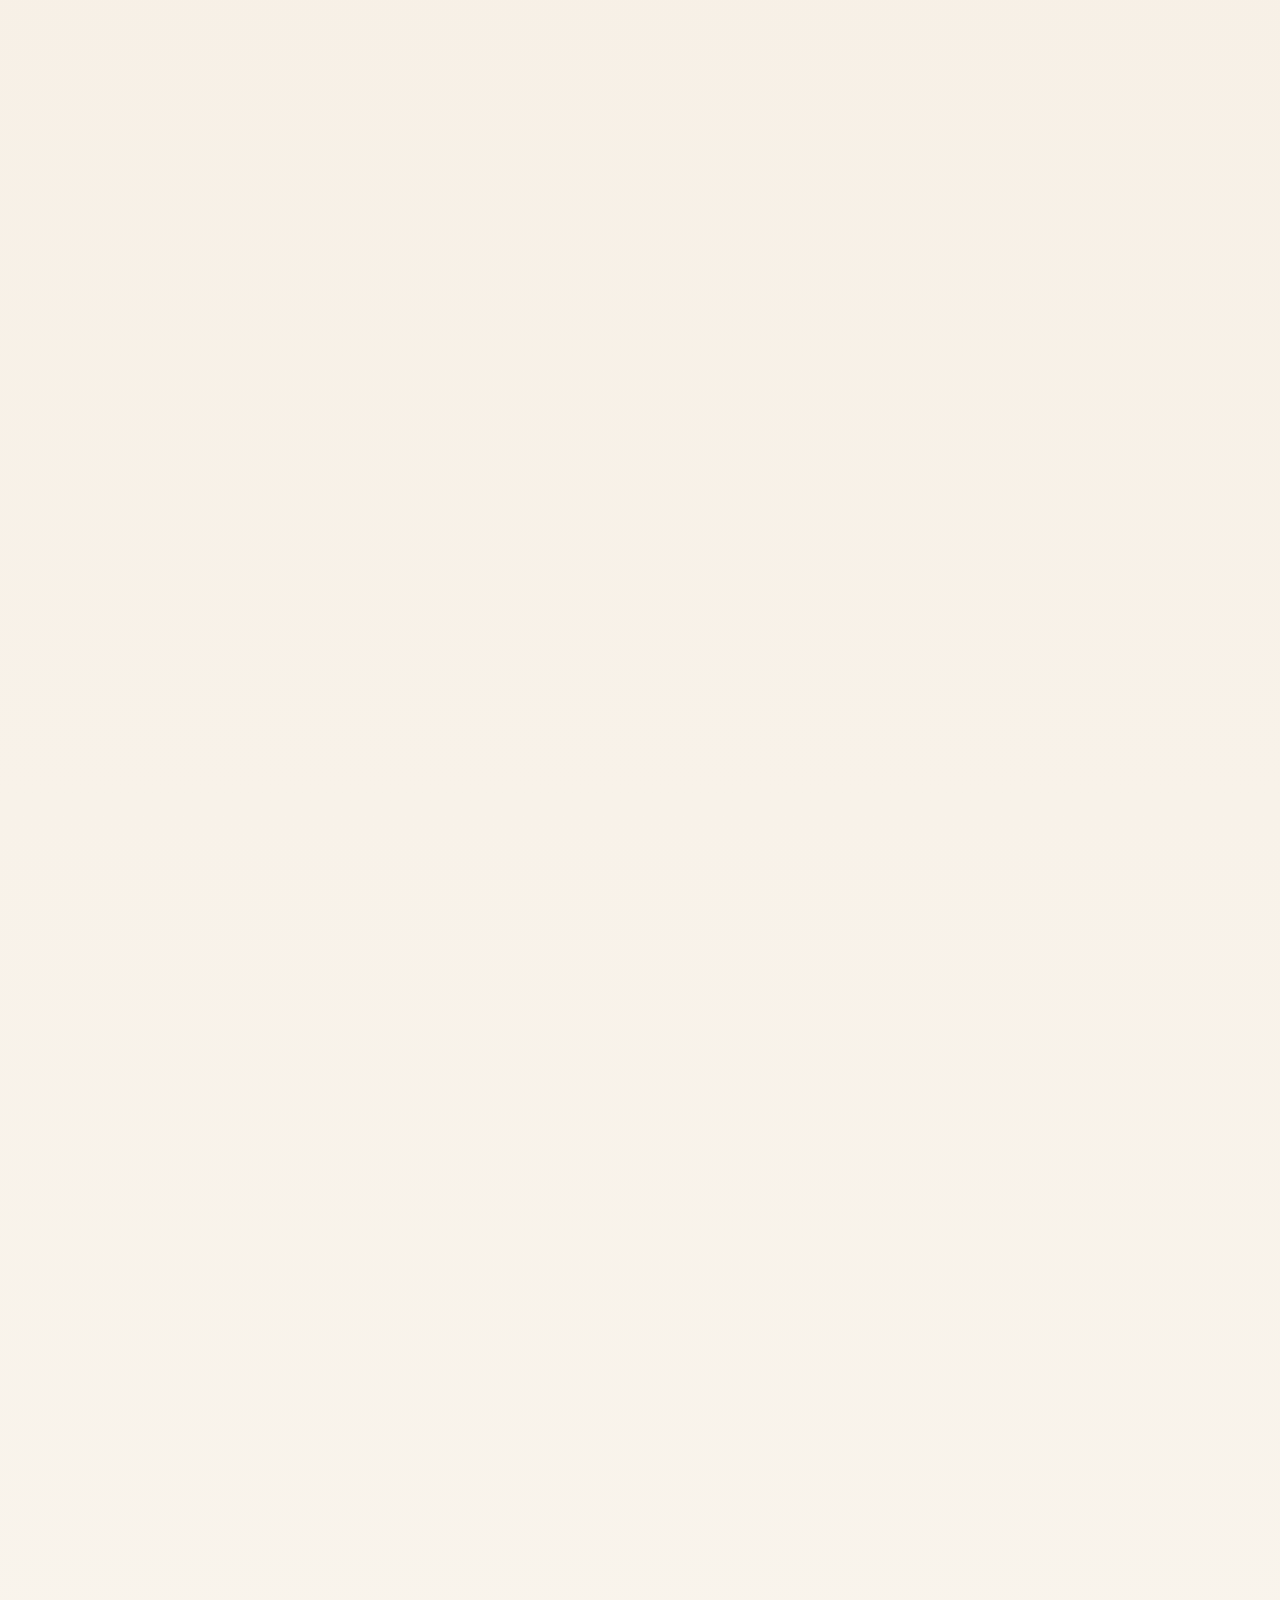
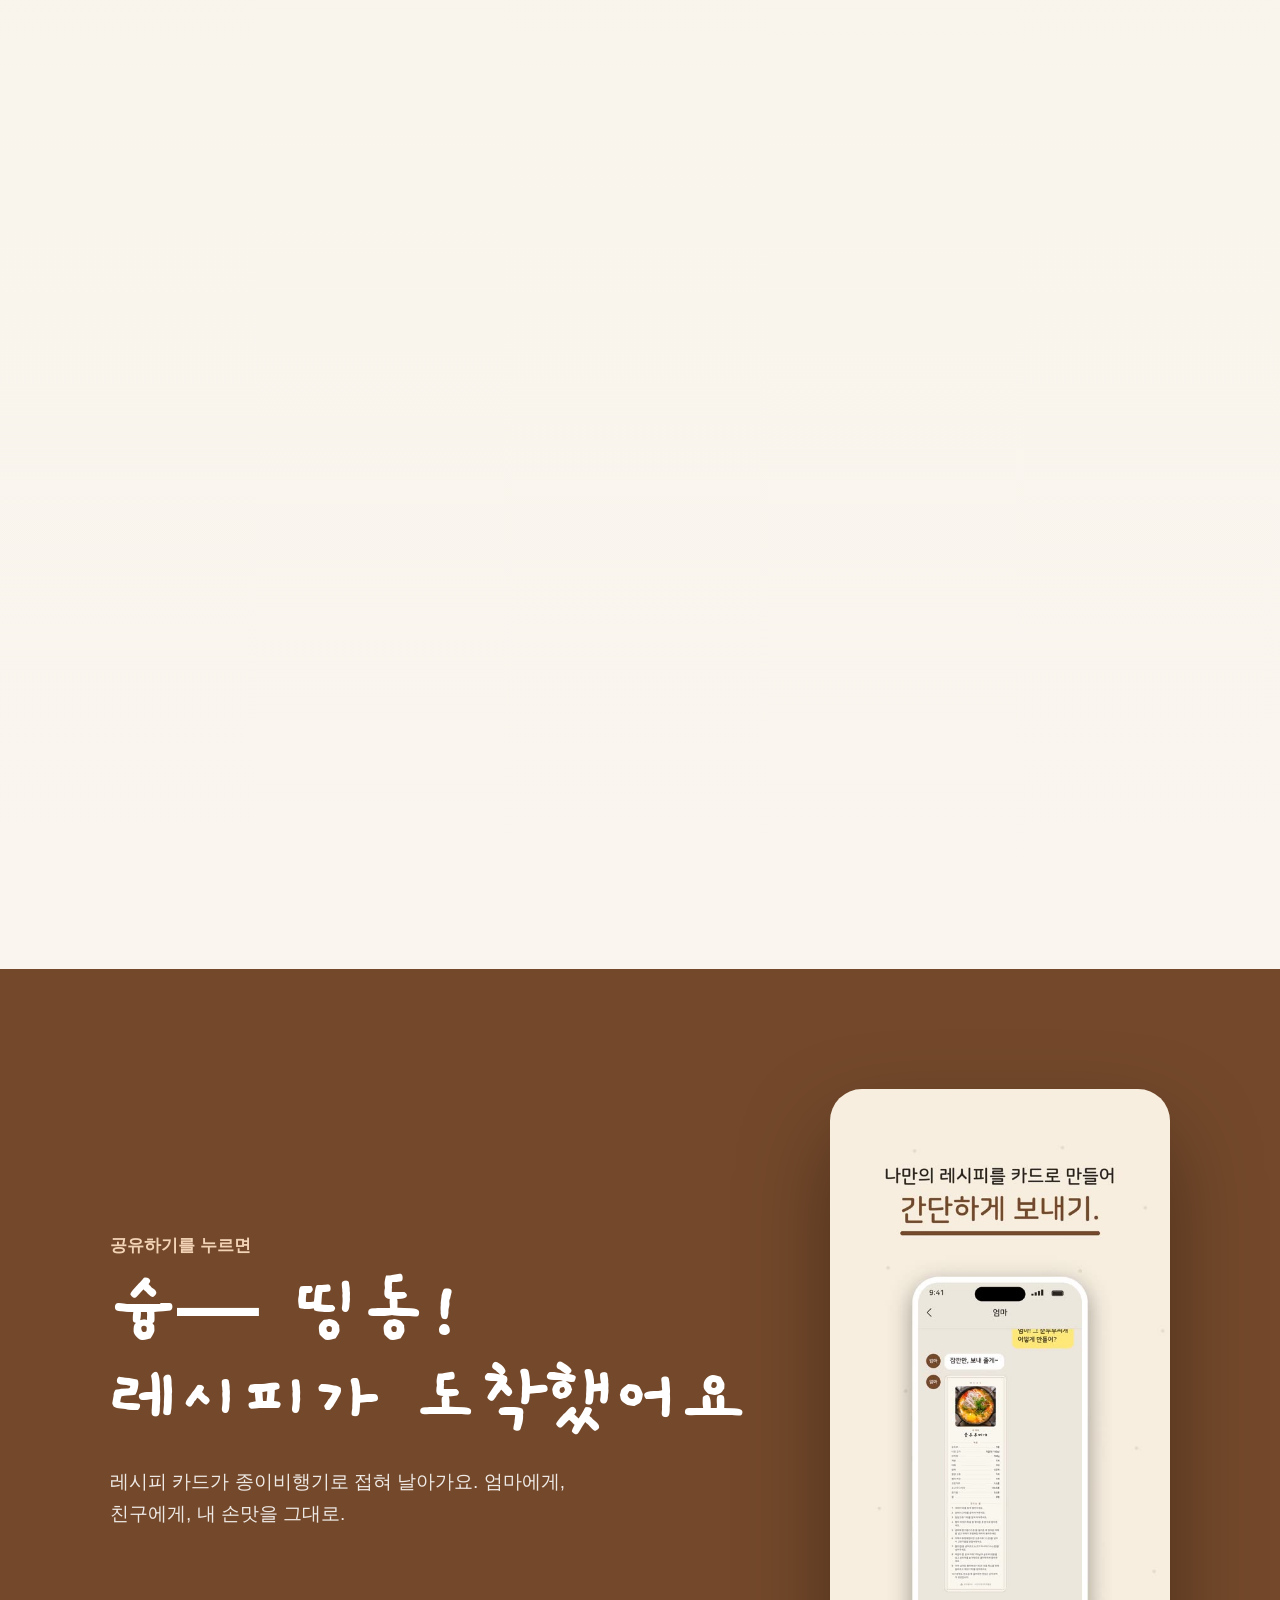
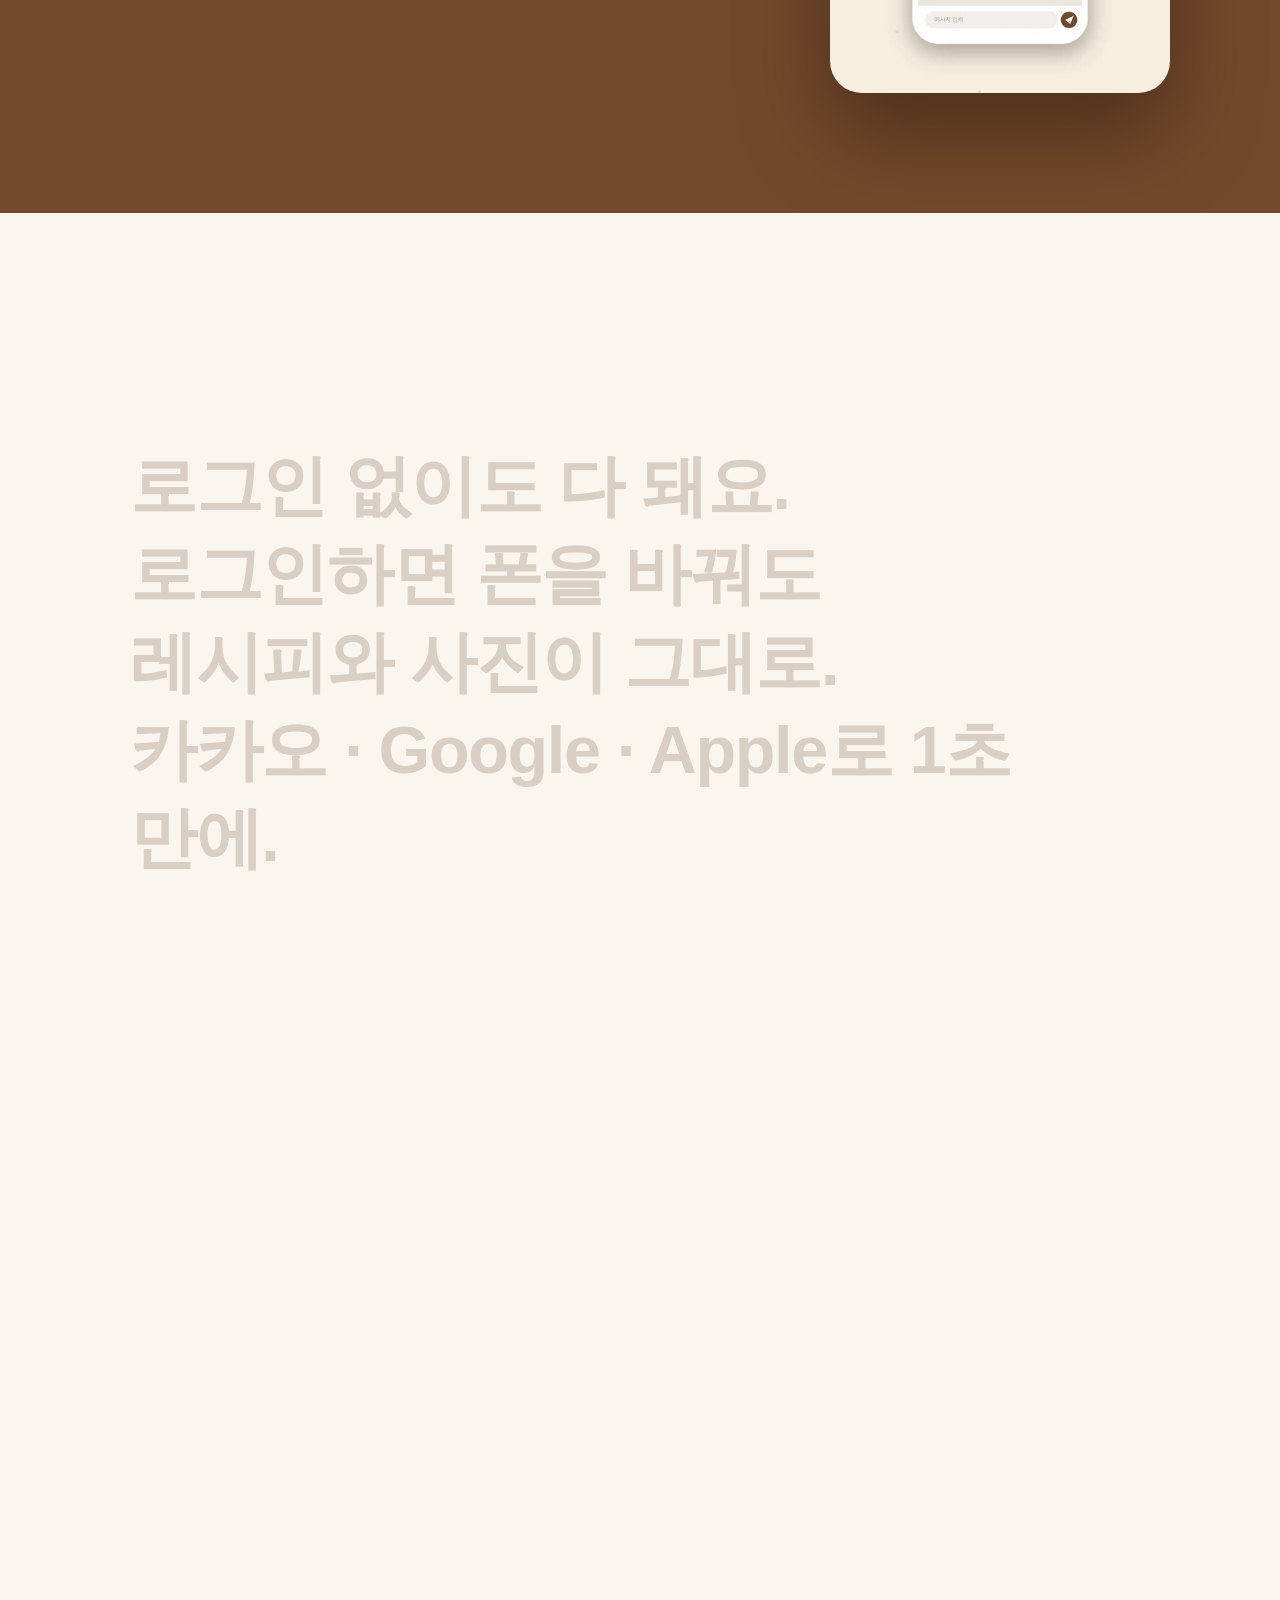
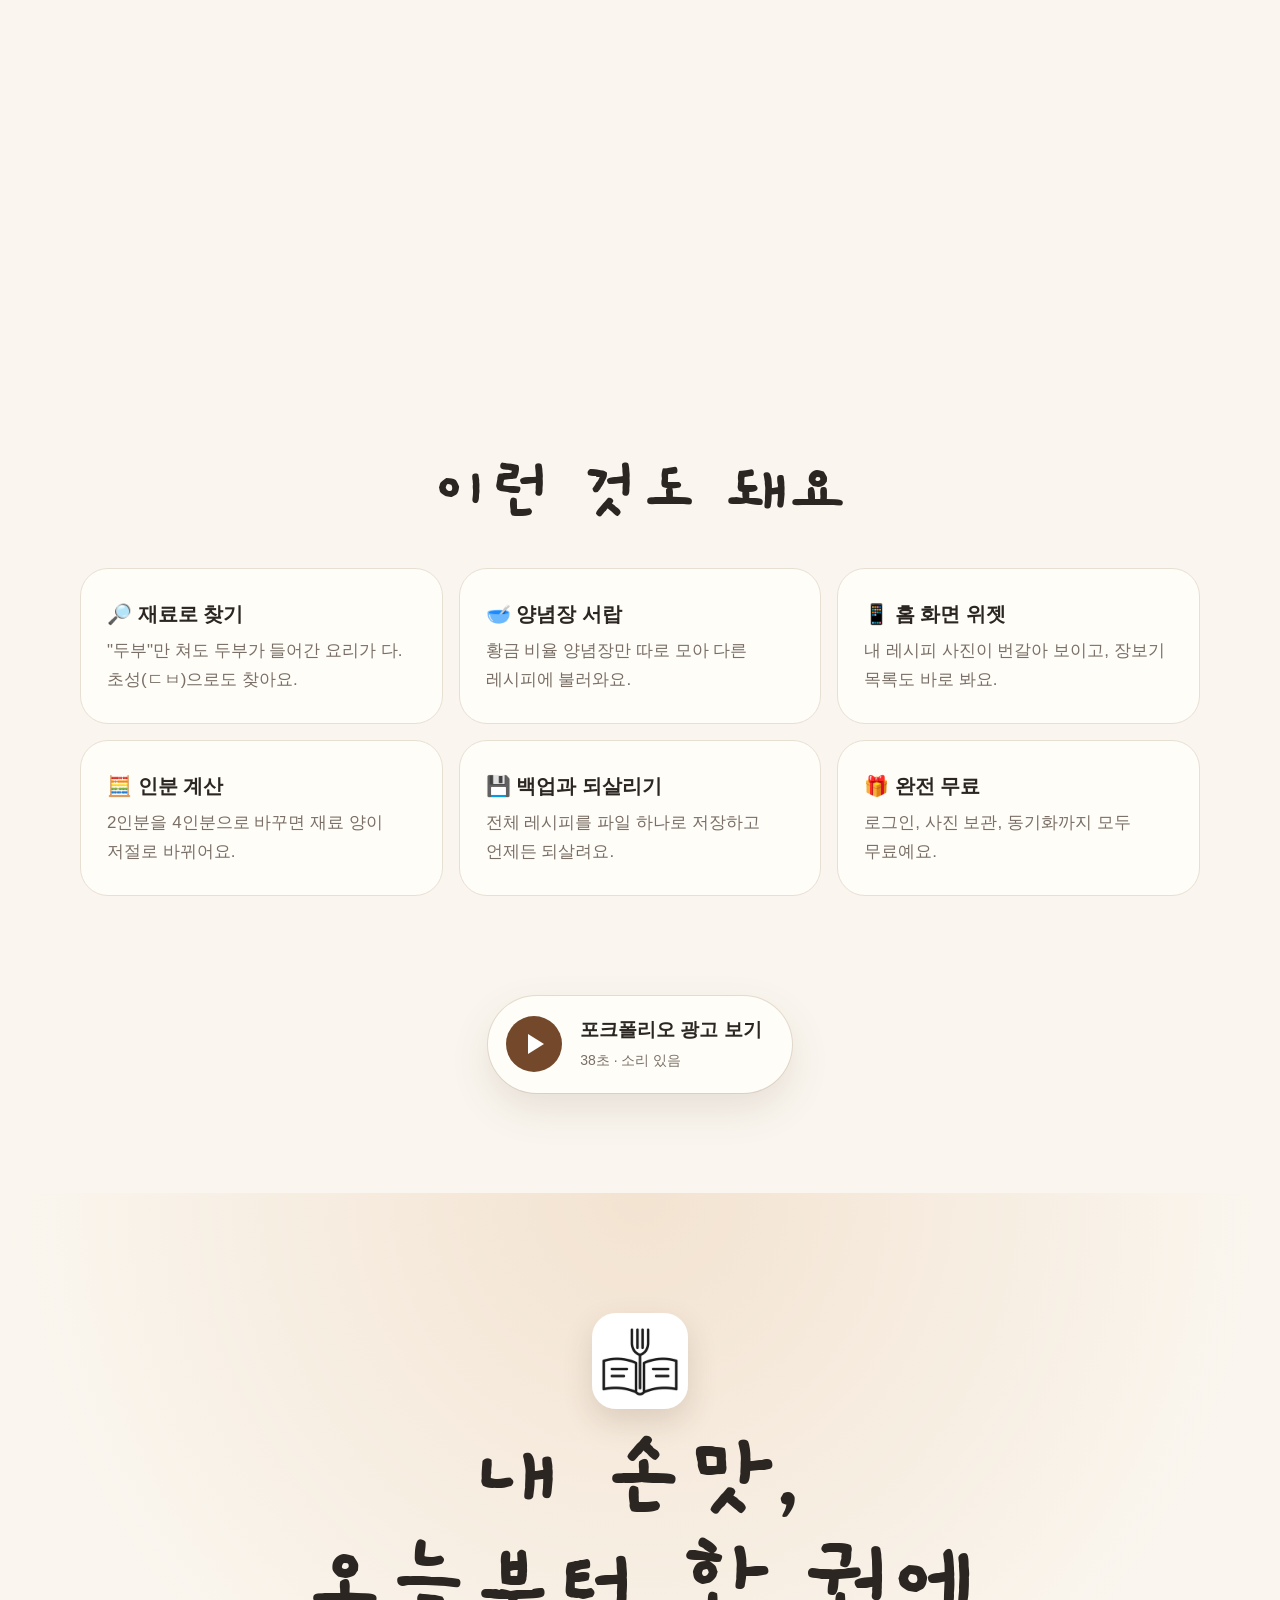
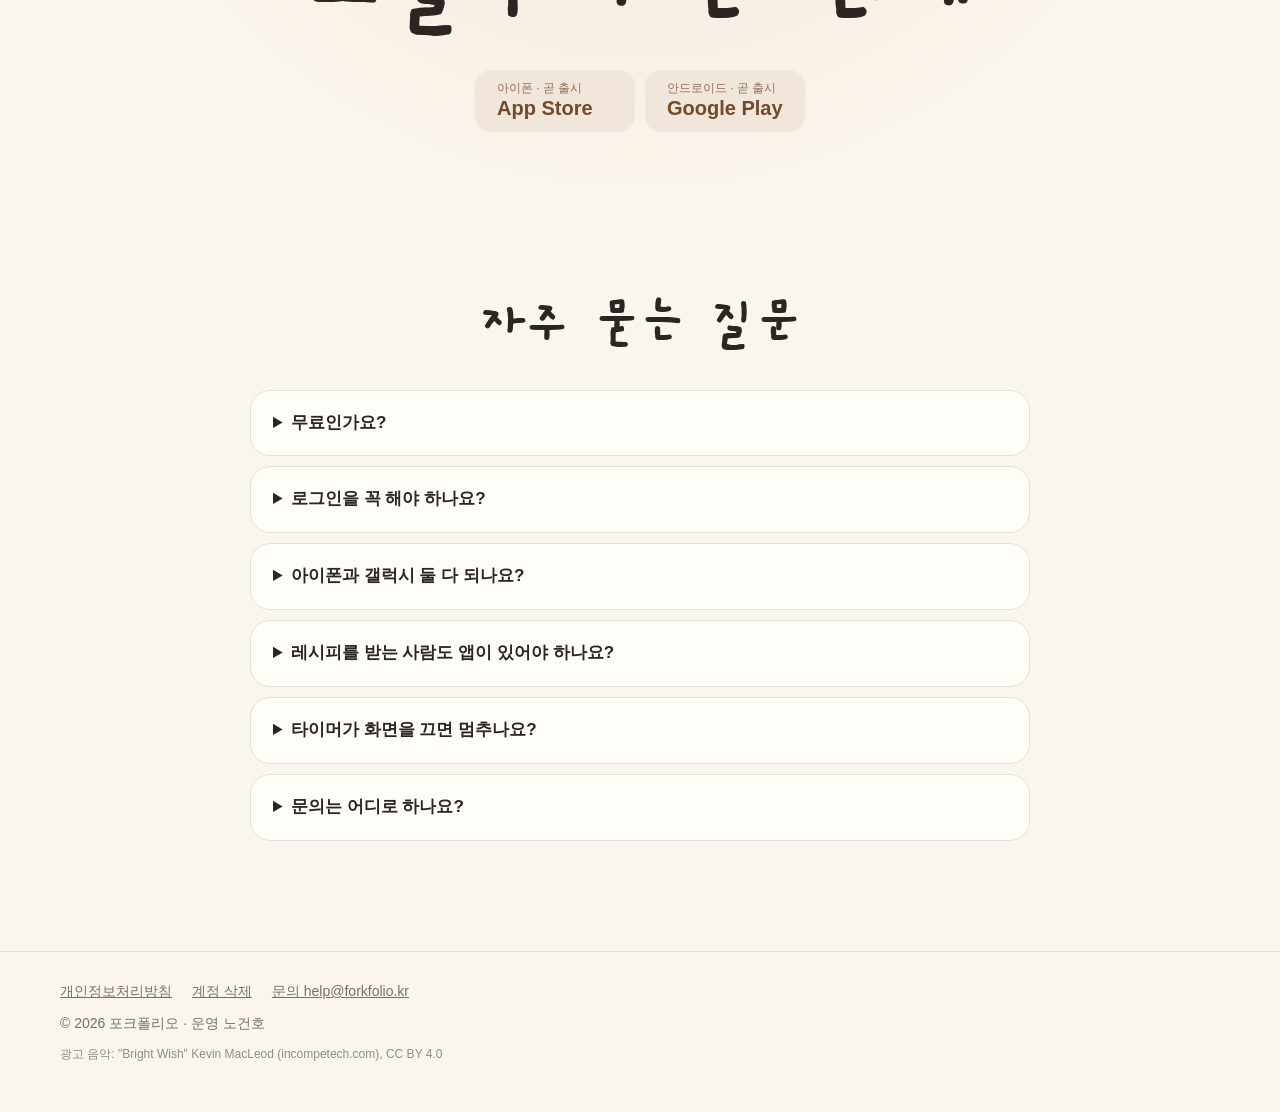
==== commit 0d52a3a0: "홈페이지를 광고 영상 스크롤 이야기로 새로 만들기 (오늘 저녁 뭐 해 먹지 → 브랜드 → 폰 고정 기능 5개 → 종이비행기 → 글자 차오름 → 카드 → 광고 → 받기) Co-Aut" ====
--- a/index.html
+++ b/index.html
@@ -4,197 +4,169 @@
 <meta charset="utf-8">
 <meta name="viewport" content="width=device-width, initial-scale=1">
 <title>포크폴리오 · 나만의 레시피 작품집</title>
-<meta name="description" content="내가 만든 요리를 사진과 함께 모으고, 재료로 찾고, 큰 화면으로 요리하고, 장보기까지 한 번에. 레시피 카드로 간단하게 보내는 레시피북 앱 포크폴리오.">
+<meta name="description" content="내가 만든 요리를 사진과 함께 모으고, 큰 화면으로 요리하고, 장보기까지 한 번에. 레시피 카드로 간단하게 보내는 레시피북 앱 포크폴리오.">
 <link rel="canonical" href="https://forkfolio.kr/">
 <meta property="og:type" content="website">
 <meta property="og:url" content="https://forkfolio.kr/">
 <meta property="og:title" content="포크폴리오 · 나만의 레시피 작품집">
-<meta property="og:description" content="모으고 · 찾고 · 요리하고 · 장보고 · 보내고. 내 레시피를 한 권에 담는 레시피북 앱">
+<meta property="og:description" content="모으고 · 요리하고 · 장보고 · 보내고. 내 손맛을 한 권에 담는 레시피북 앱">
 <meta property="og:image" content="https://forkfolio.kr/img/og.png">
 <meta name="twitter:card" content="summary_large_image">
-<meta name="theme-color" content="#74492b">
+<meta name="theme-color" content="#faf6ef">
+<meta name="color-scheme" content="light">
 <link rel="icon" href="favicon.png">
 <link rel="apple-touch-icon" href="icon.png">
 <link rel="preconnect" href="https://fonts.googleapis.com">
 <link rel="preconnect" href="https://fonts.gstatic.com" crossorigin>
 <link rel="stylesheet" href="https://fonts.googleapis.com/css2?family=Gaegu:wght@700&display=swap">
-<link rel="stylesheet" href="style.css">
+<link rel="stylesheet" href="https://hangeul.pstatic.net/hangeul_static/css/nanum-square-round.css">
 <link rel="stylesheet" href="home.css">
 </head>
-<body class="home">
+<body>
 
-<nav class="top">
-  <div class="top-in">
-    <a class="brand" href="./"><img src="icon.png" alt="">포크폴리오</a>
-    <div class="top-links">
-      <a href="#features">기능</a>
-      <a href="#faq">자주 묻는 질문</a>
-      <a class="top-cta" href="#download">받기</a>
-    </div>
+<nav class="nav" id="nav">
+  <a class="brand" href="#top"><img src="icon.png" alt="">포크폴리오</a>
+  <div class="nav-links">
+    <a href="#features">기능</a>
+    <a href="#faq">자주 묻는 질문</a>
+    <a class="nav-cta" href="#get">받기</a>
   </div>
 </nav>
 
-<header class="hero2">
-  <div class="hero-text">
-    <p class="eyebrow">나만의 레시피 작품집</p>
-    <h1>내 손맛을<br>한 권에 모아요</h1>
-    <p class="lead">사진과 함께 레시피를 모으고, 재료로 바로 찾고,<br class="br-wide"> 큰 화면으로 요리하고, 장보기까지 한 번에.</p>
-    <div class="stores" data-stores></div>
-    <p class="small">무료 · 로그인 없이도 모든 기능을 쓸 수 있어요</p>
+<!-- ① 오늘 저녁 뭐 해 먹지? -->
+<header class="hook" id="top" data-progress>
+ <div class="hook-stick">
+  <div class="wall" aria-hidden="true">
+    <div class="wall-row" data-row="0"></div>
+    <div class="wall-row rev" data-row="1"></div>
+    <div class="wall-row" data-row="2"></div>
   </div>
-  <div class="hero-phone">
-    <figure class="phone"><picture><source srcset="img/home.webp" type="image/webp"><img src="img/home.jpg" alt="포크폴리오 홈 화면: 사진이 있는 레시피 목록" width="540" height="1150"></picture></figure>
+  <div class="hook-shade" aria-hidden="true"></div>
+  <div class="hook-text">
+    <h1>오늘 저녁<br>뭐 해 먹지?</h1>
+    <p>내가 만든 요리들이 답이에요</p>
   </div>
+  <a class="scroll-hint" href="#brand" aria-label="아래로"><span></span></a>
+ </div>
 </header>
 
-<main id="features">
+<!-- ② 브랜드 -->
+<section class="brand-sec" id="brand">
+  <div class="note-paper reveal">
+    <img class="brand-icon" src="icon.png" alt="포크폴리오 아이콘" width="120" height="120">
+    <h2 class="brand-name">포크폴리오</h2>
+    <p class="brand-sub">나만의 레시피 작품집</p>
+    <div class="stores" data-stores></div>
+    <p class="brand-free">무료 · 로그인 없이도 모든 기능을 써요</p>
+  </div>
+</section>
 
-  <section class="feat">
-    <div class="feat-text">
-      <span class="num">01</span>
-      <h2>내가 만든 요리들, 한눈에</h2>
-      <p>찍어 둔 요리 사진이 그대로 레시피 표지가 돼요. 한식·반찬·국·찌개처럼 분류를 직접 만들고, 원하는 분류만 골라 볼 수 있어요.</p>
-      <ul>
-        <li>사진 위주 목록으로 보기 좋게</li>
-        <li>분류는 내 마음대로 만들고 순서도 바꾸기</li>
-        <li>홈 화면 위젯에 내 레시피가 번갈아 보여요</li>
-      </ul>
+<!-- ③ 기능 5개: 폰은 멈춰 있고, 스크롤하면 화면과 문구가 바뀐다 -->
+<section class="story" id="features" data-progress>
+  <div class="story-stick">
+    <div class="story-copy">
+      <ol class="story-steps">
+        <li class="on"><span class="no">01</span><h3>내가 만든 요리들,<br><em>한눈에 모아 보기</em></h3><p>찍어 둔 요리 사진이 그대로 레시피 표지가 돼요. 분류는 내 마음대로.</p></li>
+        <li><span class="no">02</span><h3>재료부터 만드는 법까지<br><em>사진과 함께 차곡차곡</em></h3><p>재료는 이름과 양을 나눠 깔끔하게. 단계마다 사진, 불 세기, 참고할 점까지.</p></li>
+        <li><span class="no">03</span><h3>요리할 땐 큰 화면으로,<br><em>타이머는 알아서</em></h3><p>한 단계씩 큰 글씨로. 화면이 꺼져도, 무음이어도 알람이 울려요.</p></li>
+        <li><span class="no">04</span><h3>나만의 코스도 짜 보고<br><em>장보기까지 한 번에</em></h3><p>집들이처럼 여러 요리를 묶고, 재료는 버튼 하나로 장보기 목록에.</p></li>
+        <li><span class="no">05</span><h3>나만의 레시피를 카드로 만들어<br><em>간단하게 보내기</em></h3><p>예쁜 카드 한 장으로 카카오톡에. 받는 사람은 앱이 없어도 봐요.</p></li>
+      </ol>
     </div>
-    <figure class="phone"><picture><source srcset="img/category.webp" type="image/webp"><img src="img/category.jpg" alt="분류를 골라 레시피를 보는 화면" loading="lazy" width="540" height="1150"></picture></figure>
-  </section>
+    <div class="story-phone">
+      <div class="phone">
+        <video muted playsinline loop preload="metadata" poster="media/f1_home.jpg" class="on"><source src="media/f1_home.mp4" type="video/mp4"></video>
+        <video muted playsinline loop preload="none" poster="media/f2_detail.jpg"><source src="media/f2_detail.mp4" type="video/mp4"></video>
+        <video muted playsinline loop preload="none" poster="media/f3_cook.jpg"><source src="media/f3_cook.mp4" type="video/mp4"></video>
+        <video muted playsinline loop preload="none" poster="media/f4_course.jpg"><source src="media/f4_course.mp4" type="video/mp4"></video>
+        <video muted playsinline loop preload="none" poster="media/f5_card.jpg"><source src="media/f5_card.mp4" type="video/mp4"></video>
+      </div>
+    </div>
+    <div class="story-dots" aria-hidden="true"><i class="on"></i><i></i><i></i><i></i><i></i></div>
+  </div>
+</section>
 
-  <section class="feat rev">
-    <div class="feat-text">
-      <span class="num">02</span>
-      <h2>냉장고 재료로 바로 찾기</h2>
-      <p>"두부"만 쳐도 두부가 들어간 레시피가 모두 나와요. 재료를 여러 개 고르면 그 재료가 다 들어간 요리만 보여 줘요.</p>
-      <ul>
-        <li>재료 여러 개로 찾기</li>
-        <li>초성(ㄷㅂ)으로도 찾기</li>
-        <li>달걀↔계란처럼 같은 말도 함께 찾기</li>
-      </ul>
+<!-- ④ 종이비행기 → 띵동 -->
+<section class="send">
+  <div class="send-in">
+    <div class="send-copy reveal">
+      <p class="eyebrow">공유하기를 누르면</p>
+      <h2>슝— 띵동!<br>레시피가 도착했어요</h2>
+      <p>레시피 카드가 종이비행기로 접혀 날아가요. 엄마에게, 친구에게, 내 손맛을 그대로.</p>
     </div>
-    <figure class="phone"><picture><source srcset="img/search.webp" type="image/webp"><img src="img/search.jpg" alt="재료로 레시피를 찾는 화면" loading="lazy" width="540" height="1150"></picture></figure>
-  </section>
+    <div class="send-video reveal">
+      <video muted playsinline loop preload="none" poster="media/send.jpg" data-autoplay><source src="media/send.mp4" type="video/mp4"></video>
+    </div>
+  </div>
+</section>
 
-  <section class="feat">
-    <div class="feat-text">
-      <span class="num">03</span>
-      <h2>재료부터 만드는 법까지, 사진과 함께</h2>
-      <p>재료는 이름과 양을 나눠 깔끔하게. 만드는 법은 단계마다 사진을 붙이고, 불 세기와 참고할 점도 적어 둘 수 있어요.</p>
-      <ul>
-        <li>양념장은 비율 막대로 한눈에, 따로 모아 다른 레시피에 불러오기</li>
-        <li>인분을 바꾸면 재료 양도 자동으로 계산</li>
-        <li>단계마다 사진 여러 장, 불 세기(약불·중불·센불)</li>
-      </ul>
-    </div>
-    <div class="phone-pair">
-      <figure class="phone"><picture><source srcset="img/detail.webp" type="image/webp"><img src="img/detail.jpg" alt="레시피 보기 화면: 사진과 재료" loading="lazy" width="540" height="1150"></picture></figure>
-      <figure class="phone"><picture><source srcset="img/steps.webp" type="image/webp"><img src="img/steps.jpg" alt="만드는 법 화면: 단계별 사진과 불 세기" loading="lazy" width="540" height="1150"></picture></figure>
-    </div>
-  </section>
+<!-- ⑤ 글자가 차오르는 문장 -->
+<section class="fill" data-progress>
+  <p class="fill-text">
+    <span>로그인 없이도 다 돼요.</span>
+    <span>로그인하면 폰을 바꿔도</span>
+    <span>레시피와 사진이 그대로.</span>
+    <span>카카오 · Google · Apple로 1초 만에.</span>
+  </p>
+</section>
 
-  <section class="feat rev">
-    <div class="feat-text">
-      <span class="num">04</span>
-      <h2>요리할 땐 큰 화면으로, 타이머는 알아서</h2>
-      <p>요리 모드는 한 단계씩 큰 글씨로 보여 줘요. "10분 끓여요"처럼 시간이 적힌 단계에는 타이머가 바로 준비돼요.</p>
-      <ul>
-        <li>화면이 꺼져도, 무음이어도 알람이 울려요</li>
-        <li>아이폰은 잠금 화면에서 남은 시간을 보고 멈추기</li>
-        <li>요리하는 동안 화면이 꺼지지 않아요</li>
-      </ul>
-    </div>
-    <figure class="phone"><picture><source srcset="img/cook.webp" type="image/webp"><img src="img/cook.jpg" alt="요리 모드 화면: 큰 글씨와 타이머" loading="lazy" width="540" height="1150"></picture></figure>
-  </section>
+<!-- ⑥ 작은 기능 카드 -->
+<section class="more">
+  <h2 class="sec-title reveal">이런 것도 돼요</h2>
+  <div class="cards">
+    <div class="mcard reveal"><b>🔎 재료로 찾기</b><p>"두부"만 쳐도 두부가 들어간 요리가 다. 초성(ㄷㅂ)으로도 찾아요.</p></div>
+    <div class="mcard reveal"><b>🥣 양념장 서랍</b><p>황금 비율 양념장만 따로 모아 다른 레시피에 불러와요.</p></div>
+    <div class="mcard reveal"><b>📱 홈 화면 위젯</b><p>내 레시피 사진이 번갈아 보이고, 장보기 목록도 바로 봐요.</p></div>
+    <div class="mcard reveal"><b>🧮 인분 계산</b><p>2인분을 4인분으로 바꾸면 재료 양이 저절로 바뀌어요.</p></div>
+    <div class="mcard reveal"><b>💾 백업과 되살리기</b><p>전체 레시피를 파일 하나로 저장하고 언제든 되살려요.</p></div>
+    <div class="mcard reveal"><b>🎁 완전 무료</b><p>로그인, 사진 보관, 동기화까지 모두 무료예요.</p></div>
+  </div>
+</section>
 
-  <section class="feat">
-    <div class="feat-text">
-      <span class="num">05</span>
-      <h2>나만의 코스도 짜 보고, 장보기까지 한 번에</h2>
-      <p>집들이·명절처럼 여러 요리를 하나의 코스로 묶어요. 버튼 하나로 코스의 재료를 모두 장보기 목록에 담아요.</p>
-      <ul>
-        <li>레시피별·재료별·마트 코너별로 보기</li>
-        <li>집에 있는 기본 재료(소금·설탕 등)는 빼고 담기</li>
-        <li>장 보면서 하나씩 체크</li>
-      </ul>
-    </div>
-    <div class="phone-pair">
-      <figure class="phone"><picture><source srcset="img/course.webp" type="image/webp"><img src="img/course.jpg" alt="코스 화면: 집들이 세트" loading="lazy" width="540" height="1150"></picture></figure>
-      <figure class="phone"><picture><source srcset="img/cart.webp" type="image/webp"><img src="img/cart.jpg" alt="장보기 화면: 레시피별 재료 체크" loading="lazy" width="540" height="1150"></picture></figure>
-    </div>
-  </section>
+<!-- ⑦ 광고 영상 -->
+<section class="film">
+  <button class="film-btn reveal" type="button" data-film>
+    <span class="play" aria-hidden="true"></span>
+    <span><b>포크폴리오 광고 보기</b><small>38초 · 소리 있음</small></span>
+  </button>
+</section>
 
-  <section class="feat rev">
-    <div class="feat-text">
-      <span class="num">06</span>
-      <h2>나만의 레시피를 카드로 만들어 간단하게 보내기</h2>
-      <p>레시피를 예쁜 카드 한 장으로 만들어 카카오톡으로 보내요. 받는 사람은 앱이 없어도 사진처럼 바로 볼 수 있어요.</p>
-      <ul>
-        <li>재료만 / 만드는 법까지 골라서 카드 만들기</li>
-        <li>포크폴리오끼리는 레시피 파일로 주고받기</li>
-        <li>전체 백업 파일로 저장하고 되살리기</li>
-      </ul>
-    </div>
-    <figure class="phone"><picture><source srcset="img/card.webp" type="image/webp"><img src="img/card.jpg" alt="레시피 카드 만들기 화면" loading="lazy" width="540" height="1150"></picture></figure>
-  </section>
+<!-- ⑧ 받기 -->
+<section class="get" id="get">
+  <div class="get-in reveal">
+    <img src="icon.png" alt="" width="96" height="96">
+    <h2>내 손맛,<br>오늘부터 한 권에</h2>
+    <div class="stores" data-stores></div>
+  </div>
+</section>
 
-  <section class="safe">
-    <h2>내 레시피는 안전하게</h2>
-    <div class="safe-grid">
-      <div class="card"><b>로그인은 선택</b>로그인하지 않으면 모든 기록이 내 폰에만 저장돼요.</div>
-      <div class="card"><b>폰을 바꿔도 그대로</b>카카오·Google·Apple·이메일로 로그인하면 레시피와 사진이 안전하게 보관되고 여러 기기에서 이어서 써요.</div>
-      <div class="card"><b>언제든 삭제</b>앱 안에서 바로 계정과 서버의 기록을 지울 수 있어요.</div>
-    </div>
-  </section>
-
-  <section id="faq" class="faq">
-    <h2>자주 묻는 질문</h2>
-    <details><summary>무료인가요?</summary><p>네, 무료예요. 화면 아래에 글자 한 줄 광고가 나와요. 로그인과 사진 보관도 무료예요.</p></details>
-    <details><summary>로그인을 꼭 해야 하나요?</summary><p>아니요. 로그인하지 않아도 모든 기능을 쓸 수 있어요. 로그인하면 레시피가 서버에 보관돼서 폰을 바꾸거나 앱을 다시 설치해도 그대로 돌아와요.</p></details>
-    <details><summary>아이폰과 갤럭시 둘 다 되나요?</summary><p>네. 아이폰(iOS 17 이상)과 안드로이드 폰(Android 7.0 이상)에서 쓸 수 있어요. 같은 계정으로 로그인하면 두 폰에서 같은 레시피를 볼 수 있어요.</p></details>
-    <details><summary>레시피를 받는 사람도 앱이 있어야 하나요?</summary><p>레시피 카드는 사진처럼 보내져서 앱이 없어도 볼 수 있어요. 레시피 파일로 받으면 포크폴리오에 그대로 담을 수 있어요.</p></details>
-    <details><summary>타이머가 화면을 끄면 멈추나요?</summary><p>아니요. 화면을 끄거나 다른 앱을 써도 시간이 되면 알람이 울려요. 아이폰은 잠금 화면에서도 남은 시간이 보여요.</p></details>
-    <details><summary>문의는 어디로 하나요?</summary><p><a href="mailto:help@forkfolio.kr">help@forkfolio.kr</a>로 보내 주세요.</p></details>
-  </section>
-
-  <section id="download" class="dl">
-    <img src="icon.png" alt="" width="88" height="88">
-    <h2>포크폴리오 받기</h2>
-    <p>무료로 받아 지금 바로 내 레시피를 모아 보세요.</p>
-    <div class="stores" data-stores></div>
-  </section>
-
-</main>
+<section class="faq" id="faq">
+  <h2 class="sec-title">자주 묻는 질문</h2>
+  <details><summary>무료인가요?</summary><p>네, 무료예요. 화면 아래에 글자 한 줄 광고가 나와요. 로그인과 사진 보관도 무료예요.</p></details>
+  <details><summary>로그인을 꼭 해야 하나요?</summary><p>아니요. 로그인하지 않아도 모든 기능을 쓸 수 있어요. 로그인하면 레시피가 서버에 보관돼서 폰을 바꾸거나 앱을 다시 설치해도 그대로 돌아와요.</p></details>
+  <details><summary>아이폰과 갤럭시 둘 다 되나요?</summary><p>네. 아이폰(iOS 17 이상)과 안드로이드 폰(Android 7.0 이상)에서 쓸 수 있어요. 같은 계정으로 로그인하면 두 폰에서 같은 레시피를 봐요.</p></details>
+  <details><summary>레시피를 받는 사람도 앱이 있어야 하나요?</summary><p>레시피 카드는 사진처럼 보내져서 앱이 없어도 볼 수 있어요. 레시피 파일로 받으면 포크폴리오에 그대로 담을 수 있어요.</p></details>
+  <details><summary>타이머가 화면을 끄면 멈추나요?</summary><p>아니요. 화면을 끄거나 다른 앱을 써도 시간이 되면 알람이 울려요. 아이폰은 잠금 화면에서도 남은 시간이 보여요.</p></details>
+  <details><summary>문의는 어디로 하나요?</summary><p><a href="mailto:help@forkfolio.kr">help@forkfolio.kr</a>로 보내 주세요.</p></details>
+</section>
 
 <footer class="foot">
-  <div class="foot-in">
-    <div class="foot-links">
-      <a href="privacy.html">개인정보처리방침</a>
-      <a href="delete-account.html">계정 삭제</a>
-      <a href="mailto:help@forkfolio.kr">문의 help@forkfolio.kr</a>
-    </div>
-    <p>© 2026 포크폴리오 · 운영 노건호</p>
+  <div class="foot-links">
+    <a href="privacy.html">개인정보처리방침</a>
+    <a href="delete-account.html">계정 삭제</a>
+    <a href="mailto:help@forkfolio.kr">문의 help@forkfolio.kr</a>
   </div>
+  <p>© 2026 포크폴리오 · 운영 노건호</p>
+  <p class="credit">광고 음악: "Bright Wish" Kevin MacLeod (incompetech.com), CC BY 4.0</p>
 </footer>
 
-<script>
-// 스토어 주소: 출시되면 여기만 채우면 된다 (비어 있으면 "곧 출시"로 보인다)
-const STORES = {
-  ios: '',      // 예: 'https://apps.apple.com/kr/app/id0000000000'
-  android: '',  // 예: 'https://play.google.com/store/apps/details?id=com.geonhoroh.forkfolio'
-};
-const LABELS = { ios: ['App Store', '아이폰'], android: ['Google Play', '안드로이드'] };
-document.querySelectorAll('[data-stores]').forEach((box) => {
-  for (const key of ['ios', 'android']) {
-    const url = STORES[key];
-    const el = document.createElement(url ? 'a' : 'span');
-    el.className = 'store' + (url ? '' : ' soon');
-    if (url) { el.href = url; el.target = '_blank'; el.rel = 'noopener'; }
-    el.innerHTML = `<small>${url ? LABELS[key][1] + ' · 무료' : LABELS[key][1] + ' · 곧 출시'}</small><b>${LABELS[key][0]}</b>`;
-    box.appendChild(el);
-  }
-});
-</script>
+<div class="modal" id="film" hidden>
+  <div class="modal-box">
+    <button class="modal-x" type="button" aria-label="닫기">×</button>
+    <video controls playsinline preload="none" id="film-video"></video>
+  </div>
+</div>
+
+<script src="home.js" defer></script>
 </body>
 </html>
--- a/home.css
+++ b/home.css
@@ -1,87 +1,188 @@
-/* 홈(소개) 페이지 전용. 색·글꼴은 style.css 의 값을 그대로 쓴다 */
-body.home { line-height: 1.7; }
-.home h1, .home h2 { border: 0; padding: 0; }
+/* 포크폴리오 홈: 광고 영상을 스크롤로 펼친 페이지.
+   색은 앱·광고와 같은 간장색 한 가지 + 크림색 바탕 (다크 모드에서도 밝게 유지) */
+:root {
+  --soy: #74492b;
+  --soy-deep: #5a3720;
+  --soy-soft: #f1e6da;
+  --cream: #faf6ef;
+  --paper: #fffdf8;
+  --ink: #2b2622;
+  --sub: #7a6f66;
+  --line: #e8dfd3;
+  --rule: #e9e1d4;
+  --margin: #e8b4a8;
+  --nav-h: 60px;
+  color-scheme: light;
+}
+* { box-sizing: border-box; }
+html { scroll-behavior: smooth; -webkit-text-size-adjust: 100%; }
+body {
+  margin: 0;
+  background: var(--cream);
+  color: var(--ink);
+  font-family: "NanumSquareRound", -apple-system, BlinkMacSystemFont, "Apple SD Gothic Neo", "Malgun Gothic", sans-serif;
+  font-size: 17px;
+  line-height: 1.7;
+  word-break: keep-all;
+  overflow-wrap: break-word;
+  overflow-x: clip;
+}
+img, video { display: block; max-width: 100%; }
+a { color: var(--soy); }
+.gaegu, h1, .brand-name, .story h3 em, .send h2, .get h2, .sec-title { font-family: "Gaegu", "NanumSquareRound", sans-serif; font-weight: 700; }
 
-/* 위쪽 메뉴 */
-nav.top { position: sticky; top: 0; z-index: 10; background: color-mix(in srgb, var(--bg) 88%, transparent); backdrop-filter: blur(10px); -webkit-backdrop-filter: blur(10px); border-bottom: 1px solid var(--line); }
-.top-in { max-width: 1080px; margin: 0 auto; padding: 10px 16px; display: flex; align-items: center; justify-content: space-between; gap: 12px; }
-.brand { display: flex; align-items: center; gap: 8px; text-decoration: none; color: var(--text); font-family: "Gaegu", sans-serif; font-weight: 700; font-size: 26px; }
-.brand img { width: 32px; height: 32px; border-radius: 8px; }
-.top-links { display: flex; align-items: center; gap: 18px; font-size: 15px; }
-.top-links a { color: var(--sub); text-decoration: none; }
-.top-links a.top-cta { color: #fff; background: var(--point); padding: 6px 14px; border-radius: 999px; font-weight: 700; }
-@media (max-width: 480px) { .top-links a:not(.top-cta) { display: none; } }
+/* ─── 위쪽 메뉴 ─── */
+.nav {
+  position: fixed; inset: 0 0 auto 0; z-index: 50; height: var(--nav-h);
+  display: flex; align-items: center; justify-content: space-between;
+  padding: 0 max(16px, calc((100vw - 1160px) / 2));
+  transition: background .3s, box-shadow .3s;
+}
+.nav.solid { background: rgba(250, 246, 239, .86); backdrop-filter: blur(14px); -webkit-backdrop-filter: blur(14px); box-shadow: 0 1px 0 var(--line); }
+.brand { display: flex; align-items: center; gap: 8px; color: #fff; text-decoration: none; font-family: "Gaegu", sans-serif; font-weight: 700; font-size: 26px; transition: color .3s; }
+.brand img { width: 32px; height: 32px; border-radius: 9px; }
+.nav.solid .brand { color: var(--ink); }
+.nav-links { display: flex; gap: 20px; align-items: center; font-size: 15px; }
+.nav-links a { color: rgba(255, 255, 255, .9); text-decoration: none; transition: color .3s; }
+.nav.solid .nav-links a { color: var(--sub); }
+.nav-links .nav-cta, .nav.solid .nav-links .nav-cta { color: #fff; background: var(--soy); padding: 7px 16px; border-radius: 999px; font-weight: 800; }
+@media (max-width: 560px) { .nav-links a:not(.nav-cta) { display: none; } }
 
-/* 첫 화면 */
-.hero2 { max-width: 1080px; margin: 0 auto; padding: 56px 16px 32px; display: grid; grid-template-columns: 1.1fr 0.9fr; gap: 40px; align-items: center; }
-.eyebrow { color: var(--point); font-weight: 700; margin: 0 0 8px; letter-spacing: .02em; }
-.hero2 h1 { font-family: "Gaegu", sans-serif; font-size: clamp(44px, 7vw, 72px); line-height: 1.12; margin: 0 0 16px; }
-.lead { font-size: 18px; color: var(--sub); margin: 0 0 24px; }
-.small { font-size: 14px; color: var(--sub); margin: 12px 0 0; }
-.hero-phone { display: flex; justify-content: center; }
-.hero-phone .phone { width: min(300px, 70vw); transform: rotate(2deg); }
+/* ─── ① 오늘 저녁 뭐 해 먹지? ─── */
+.hook { position: relative; height: 170vh; background: var(--soy-deep); }
+.hook-stick { position: sticky; top: 0; height: 100vh; overflow: hidden; }
+.wall { position: absolute; inset: 0; overflow: hidden; display: flex; flex-direction: column; justify-content: center; gap: 16px; transform: scale(calc(1 + var(--p, 0) * .25)); }
+.wall-row { display: flex; gap: 16px; width: max-content; animation: slide 60s linear infinite; }
+.wall-row.rev { animation-direction: reverse; animation-duration: 70s; }
+.wall-row img { width: clamp(150px, 19vw, 260px); aspect-ratio: 1; object-fit: cover; border-radius: 28px; }
+@keyframes slide { to { transform: translateX(-50%); } }
+.hook-shade { position: absolute; inset: 0; background: radial-gradient(ellipse at center, rgba(58, 34, 18, .55), rgba(58, 34, 18, .82)); opacity: calc(.85 + var(--p, 0) * .15); }
+.hook-text { position: absolute; inset: 0; display: flex; flex-direction: column; align-items: center; justify-content: center; text-align: center; color: #fff; padding: 0 16px;
+  transform: scale(calc(1 + var(--p, 0) * 1.4)); opacity: calc(1 - var(--p, 0) * 1.8); }
+.hook h1 { font-size: clamp(64px, 12vw, 168px); line-height: 1.02; margin: 0; letter-spacing: -.01em; text-shadow: 0 6px 40px rgba(0, 0, 0, .35); }
+.hook-text p { font-size: clamp(17px, 2vw, 22px); margin: 22px 0 0; opacity: .92; }
+.scroll-hint { position: absolute; left: 50%; bottom: 28px; width: 28px; height: 44px; margin-left: -14px; border: 2px solid rgba(255, 255, 255, .7); border-radius: 16px; opacity: calc(1 - var(--p, 0) * 4); }
+.scroll-hint span { position: absolute; left: 50%; top: 8px; width: 4px; height: 8px; margin-left: -2px; border-radius: 2px; background: #fff; animation: hint 1.6s ease-in-out infinite; }
+@keyframes hint { 50% { transform: translateY(12px); opacity: .3; } }
+
+/* ─── ② 브랜드 (광고의 공책 장면) ─── */
+.brand-sec { padding: 120px 16px; background: var(--cream); }
+.note-paper {
+  max-width: 760px; margin: 0 auto; padding: 72px 24px 64px; text-align: center; border-radius: 36px;
+  background:
+    linear-gradient(90deg, transparent 54px, var(--margin) 54px, var(--margin) 56px, transparent 56px),
+    repeating-linear-gradient(var(--paper) 0 39px, var(--rule) 39px 40px);
+  box-shadow: 0 30px 80px rgba(90, 55, 32, .12), 0 0 0 1px var(--line);
+}
+.brand-icon { margin: 0 auto 14px; border-radius: 28px; box-shadow: 0 12px 30px rgba(90, 55, 32, .18); }
+.brand-name { font-size: clamp(64px, 10vw, 112px); line-height: 1; margin: 8px 0 4px; color: var(--ink); }
+.brand-sub { font-size: clamp(19px, 2.4vw, 24px); color: var(--soy); font-weight: 800; margin: 0 0 30px; }
+.brand-free { font-size: 14px; color: var(--sub); margin: 16px 0 0; }
+
+/* 스토어 버튼 */
+.stores { display: flex; flex-wrap: wrap; justify-content: center; gap: 10px; }
+.store { display: inline-flex; flex-direction: column; justify-content: center; min-width: 160px; padding: 11px 22px; border-radius: 16px; background: var(--ink); color: #fff; text-decoration: none; line-height: 1.25; text-align: left; }
+.store small { font-size: 12px; opacity: .75; }
+.store b { font-size: 20px; }
+.store.soon { background: var(--soy-soft); color: var(--soy); cursor: default; }
+
+/* ─── ③ 기능 5개 (폰 고정, 스크롤로 장면 바뀜) ─── */
+.story { position: relative; height: 560vh; background: linear-gradient(var(--cream), #f6eee3 30%, var(--cream)); }
+.story-stick { position: sticky; top: 0; height: 100vh; max-width: 1160px; margin: 0 auto; padding: var(--nav-h) 24px 0; display: grid; grid-template-columns: 1fr auto 40px; gap: 48px; align-items: center; }
+.story-steps { list-style: none; margin: 0; padding: 0; display: grid; }
+.story-steps li { grid-area: 1 / 1; opacity: 0; transform: translateY(28px); transition: opacity .55s, transform .55s; pointer-events: none; }
+.story-steps li.on { opacity: 1; transform: none; }
+.no { display: inline-block; font-weight: 800; font-size: 15px; color: var(--soy); background: var(--soy-soft); padding: 3px 12px; border-radius: 999px; }
+.story h3 { font-size: clamp(26px, 3.2vw, 40px); line-height: 1.3; margin: 16px 0 14px; font-weight: 800; }
+.story h3 em { font-style: normal; font-size: 1.32em; color: var(--soy); background: linear-gradient(transparent 62%, rgba(116, 73, 43, .16) 62%); }
+.story-steps p { font-size: 18px; color: var(--sub); margin: 0; max-width: 30em; }
+.phone { position: relative; width: min(330px, 30vw); aspect-ratio: 520 / 1130; border-radius: 46px; padding: 10px; background: #1d1714; box-shadow: 0 40px 90px rgba(60, 35, 15, .28), inset 0 0 0 2px #3a302a; }
+.phone video { position: absolute; inset: 10px; width: calc(100% - 20px); height: calc(100% - 20px); object-fit: cover; border-radius: 37px; opacity: 0; transition: opacity .5s; background: #f6f2ec; }
+.phone video.on { opacity: 1; }
+.story-dots { display: flex; flex-direction: column; gap: 12px; align-items: center; }
+.story-dots i { width: 8px; height: 8px; border-radius: 99px; background: #d8c9b8; transition: height .4s, background .4s; }
+.story-dots i.on { height: 28px; background: var(--soy); }
 @media (max-width: 820px) {
-  .hero2 { grid-template-columns: 1fr; text-align: center; padding-top: 36px; }
-  .hero2 .stores { justify-content: center; }
-  .br-wide { display: none; }
+  .story { height: 520vh; }
+  .story-stick { grid-template-columns: 1fr; grid-template-rows: auto 1fr; gap: 14px; padding: calc(var(--nav-h) + 4px) 16px 16px; align-content: start; justify-items: center; text-align: center; }
+  .story-copy { order: 2; }
+  .story-phone { order: 1; }
+  .phone { width: min(260px, 58vw, calc((100vh - 300px) * .46)); border-radius: 36px; padding: 8px; }
+  .phone video { inset: 8px; width: calc(100% - 16px); height: calc(100% - 16px); border-radius: 29px; }
+  .story h3 { margin: 8px 0 6px; }
+  .story-steps p { font-size: 15px; margin: 0 auto; }
+  .story-dots { position: absolute; right: 10px; top: 50%; transform: translateY(-50%); }
 }
 
-/* 스토어 버튼 */
-.stores { display: flex; flex-wrap: wrap; gap: 10px; }
-.store { display: inline-flex; flex-direction: column; justify-content: center; min-width: 150px; padding: 10px 20px; border-radius: 14px; background: var(--text); color: var(--bg); text-decoration: none; line-height: 1.25; }
-.store small { font-size: 12px; opacity: .8; }
-.store b { font-size: 19px; }
-.store.soon { background: var(--point-soft); color: var(--point); cursor: default; }
+/* ─── ④ 종이비행기 ─── */
+.send { background: var(--soy); color: #fff; padding: 120px 16px; overflow: hidden; }
+.send-in { max-width: 1060px; margin: 0 auto; display: grid; grid-template-columns: 1fr auto; gap: 56px; align-items: center; }
+.eyebrow { font-weight: 800; color: #f3d3b6; margin: 0 0 8px; }
+.send h2 { font-size: clamp(48px, 6.4vw, 84px); line-height: 1.08; margin: 0 0 20px; }
+.send-copy p:last-child { font-size: 19px; opacity: .88; max-width: 26em; }
+.send-video video { width: min(340px, 70vw); aspect-ratio: 9 / 16; object-fit: cover; border-radius: 32px; box-shadow: 0 40px 90px rgba(0, 0, 0, .35); }
+@media (max-width: 820px) { .send-in { grid-template-columns: 1fr; text-align: center; justify-items: center; gap: 36px; } .send-copy p:last-child { margin: 0 auto; } }
 
-/* 폰 틀 */
-.phone { margin: 0; border-radius: 34px; padding: 8px; background: #1b1714; box-shadow: 0 24px 60px rgba(60, 35, 15, .22); }
-.phone img { display: block; width: 100%; height: auto; border-radius: 27px; }
-.phone-pair { display: flex; gap: 16px; justify-content: center; }
-.phone-pair .phone { width: min(230px, 42vw); }
-.phone-pair .phone:nth-child(2) { margin-top: 48px; }
+/* ─── ⑤ 글자가 차오르는 문장 ─── */
+.fill { height: 200vh; position: relative; }
+.fill-text { position: sticky; top: 0; height: 100vh; margin: 0 auto; max-width: 1060px; padding: 0 20px; display: flex; flex-direction: column; justify-content: center; font-size: clamp(32px, 5.2vw, 68px); line-height: 1.32; font-weight: 800; letter-spacing: -.02em; }
+.fill-text span { display: block; color: transparent; background: linear-gradient(90deg, var(--soy) var(--f, 0%), #d9cfc4 var(--f, 0%)); -webkit-background-clip: text; background-clip: text; }
 
-/* 기능 소개 */
-main#features { max-width: 1080px; margin: 0 auto; padding: 0 16px; }
-.feat { display: grid; grid-template-columns: 1fr 1fr; gap: 48px; align-items: center; padding: 64px 0; border-top: 1px solid var(--line); }
-.feat > .phone { width: min(280px, 70vw); justify-self: center; }
-.feat.rev .feat-text { order: 2; }
-.num { display: inline-block; font-weight: 700; color: var(--point); background: var(--point-soft); border-radius: 999px; padding: 2px 12px; font-size: 14px; }
-.feat h2 { font-size: clamp(24px, 3.4vw, 32px); line-height: 1.35; margin: 12px 0 12px; }
-.feat p { color: var(--sub); font-size: 17px; margin: 0 0 12px; }
-.feat ul { margin: 0; padding-left: 0; list-style: none; }
-.feat li { position: relative; padding-left: 22px; margin: 6px 0; }
-.feat li::before { content: ""; position: absolute; left: 4px; top: .7em; width: 8px; height: 8px; border-radius: 50%; background: var(--point); }
-@media (max-width: 820px) {
-  .feat { grid-template-columns: 1fr; gap: 28px; padding: 48px 0; }
-  .feat.rev .feat-text { order: 0; }
-}
+/* ─── ⑥ 작은 기능 카드 ─── */
+.more { max-width: 1160px; margin: 0 auto; padding: 40px 20px 100px; }
+.sec-title { font-size: clamp(44px, 6vw, 72px); text-align: center; margin: 0 0 36px; line-height: 1.1; }
+.cards { display: grid; grid-template-columns: repeat(3, 1fr); gap: 16px; }
+.mcard { background: var(--paper); border: 1px solid var(--line); border-radius: 28px; padding: 28px 26px; transition: transform .3s, box-shadow .3s; }
+.mcard:hover { transform: translateY(-4px); box-shadow: 0 20px 50px rgba(90, 55, 32, .1); }
+.mcard b { font-size: 20px; display: block; margin-bottom: 6px; }
+.mcard p { margin: 0; color: var(--sub); }
+@media (max-width: 900px) { .cards { grid-template-columns: repeat(2, 1fr); } }
+@media (max-width: 560px) { .cards { grid-template-columns: 1fr; } }
 
-/* 안전 */
-.safe { padding: 56px 0; border-top: 1px solid var(--line); }
-.safe h2, .faq h2, .dl h2 { font-size: clamp(24px, 3.4vw, 32px); margin: 0 0 20px; }
-.safe-grid { display: grid; grid-template-columns: repeat(auto-fit, minmax(220px, 1fr)); gap: 12px; }
-.safe-grid .card { margin: 0; }
-.safe-grid b { display: block; color: var(--point); margin-bottom: 4px; }
+/* ─── ⑦ 광고 영상 ─── */
+.film { padding: 0 16px 100px; display: flex; justify-content: center; }
+.film-btn { display: flex; align-items: center; gap: 18px; border: 0; cursor: pointer; font: inherit; color: var(--ink); text-align: left;
+  padding: 18px 30px 18px 18px; border-radius: 999px; background: var(--paper); box-shadow: 0 16px 40px rgba(90, 55, 32, .12), 0 0 0 1px var(--line); }
+.film-btn b { display: block; font-size: 19px; }
+.film-btn small { color: var(--sub); font-size: 14px; }
+.play { width: 56px; height: 56px; border-radius: 50%; background: var(--soy); position: relative; flex: none; }
+.play::after { content: ""; position: absolute; left: 22px; top: 18px; border-left: 16px solid #fff; border-top: 10px solid transparent; border-bottom: 10px solid transparent; }
+.modal { position: fixed; inset: 0; z-index: 100; background: rgba(20, 14, 10, .82); display: flex; align-items: center; justify-content: center; padding: 20px; }
+.modal[hidden] { display: none; }
+.modal-box { position: relative; width: min(1100px, 100%); }
+.modal-box video { width: 100%; max-height: 86vh; border-radius: 18px; background: #000; }
+.modal-x { position: absolute; right: -6px; top: -48px; width: 40px; height: 40px; border: 0; border-radius: 50%; background: #fff; font-size: 26px; line-height: 1; cursor: pointer; }
+
+/* ─── ⑧ 받기 ─── */
+.get { padding: 120px 16px; background: radial-gradient(ellipse at 50% 0%, #f3e3d1, var(--cream) 70%); }
+.get-in { text-align: center; }
+.get img { margin: 0 auto 18px; border-radius: 24px; box-shadow: 0 12px 30px rgba(90, 55, 32, .16); }
+.get h2 { font-size: clamp(54px, 8vw, 104px); line-height: 1.04; margin: 0 0 30px; }
 
 /* 자주 묻는 질문 */
-.faq { padding: 56px 0; border-top: 1px solid var(--line); }
-.faq details { background: var(--card); border: 1px solid var(--line); border-radius: 14px; padding: 14px 18px; margin: 10px 0; }
-.faq summary { cursor: pointer; font-weight: 700; }
+.faq { max-width: 820px; margin: 0 auto; padding: 40px 20px 100px; }
+.faq .sec-title { font-size: clamp(36px, 5vw, 56px); }
+.faq details { background: var(--paper); border: 1px solid var(--line); border-radius: 20px; padding: 18px 22px; margin: 10px 0; }
+.faq summary { cursor: pointer; font-weight: 800; }
 .faq details p { margin: 10px 0 0; color: var(--sub); }
 
-/* 받기 */
-.dl { text-align: center; padding: 64px 0 72px; border-top: 1px solid var(--line); }
-.dl img { border-radius: 20px; box-shadow: 0 8px 24px rgba(0, 0, 0, .1); }
-.dl h2 { font-family: "Gaegu", sans-serif; font-size: 44px; margin: 16px 0 4px; }
-.dl p { color: var(--sub); margin: 0 0 20px; }
-.dl .stores { justify-content: center; }
+/* 아래 */
+.foot { border-top: 1px solid var(--line); padding: 28px max(16px, calc((100vw - 1160px) / 2)) 48px; color: var(--sub); font-size: 14px; }
+.foot-links { display: flex; flex-wrap: wrap; gap: 6px 20px; }
+.foot a { color: var(--sub); }
+.foot p { margin: 8px 0 0; }
+.credit { font-size: 12px; opacity: .8; }
 
-/* 아래 */
-.foot { border-top: 1px solid var(--line); }
-.foot-in { max-width: 1080px; margin: 0 auto; padding: 24px 16px 40px; color: var(--sub); font-size: 14px; }
-.foot-links { display: flex; flex-wrap: wrap; gap: 6px 18px; }
-.foot a { color: var(--sub); }
-.foot p { margin: 10px 0 0; }
+/* 나타나기 */
+.reveal { opacity: 0; transform: translateY(36px); transition: opacity .8s cubic-bezier(.2, .7, .2, 1), transform .8s cubic-bezier(.2, .7, .2, 1); }
+.reveal.in { opacity: 1; transform: none; }
+.cards .reveal:nth-child(3n+2) { transition-delay: .08s; }
+.cards .reveal:nth-child(3n) { transition-delay: .16s; }
 
-/* 위쪽 메뉴에 제목이 가리지 않게 */
-#features, #faq, #download, .feat { scroll-margin-top: 72px; }
+/* 움직임 줄이기를 켠 사람: 멈춘 화면으로 */
+@media (prefers-reduced-motion: reduce) {
+  html { scroll-behavior: auto; }
+  .wall-row, .scroll-hint span { animation: none; }
+  .reveal { opacity: 1; transform: none; transition: none; }
+  .hook-text, .wall { transform: none; }
+}
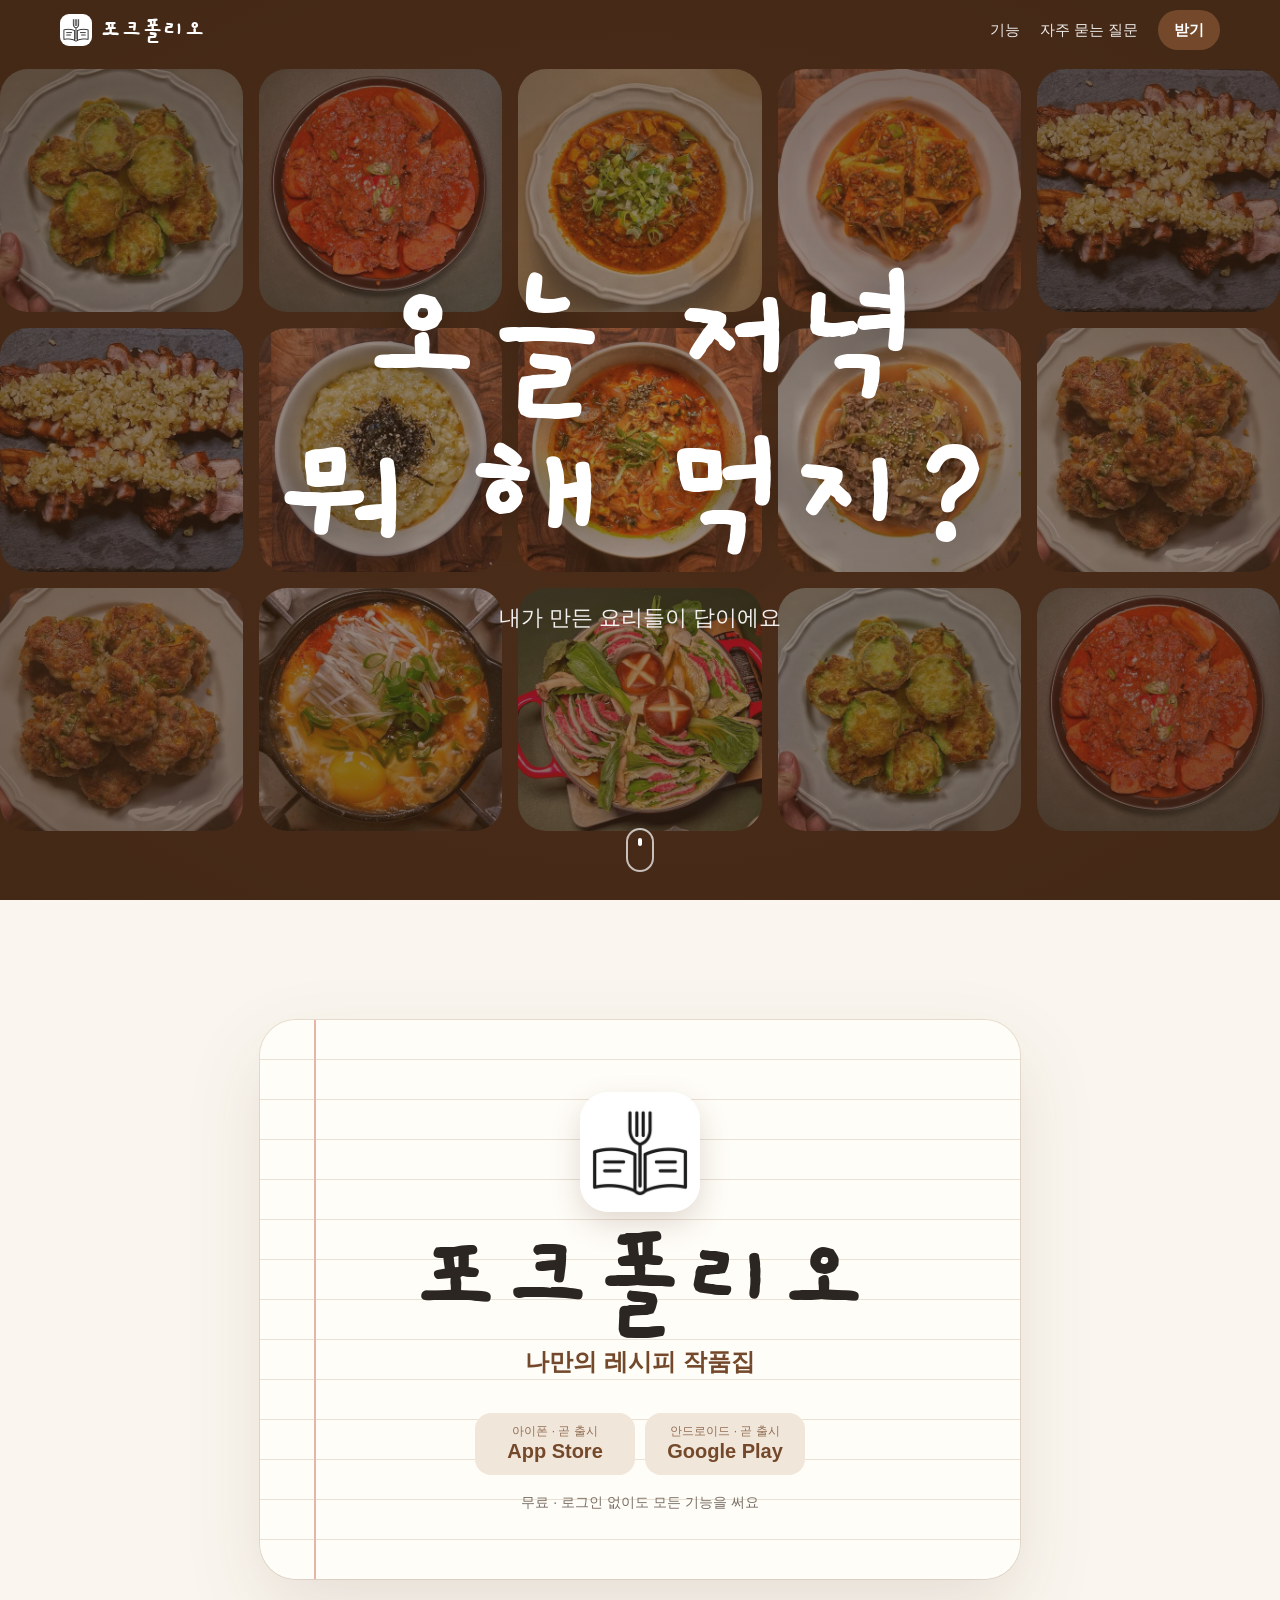
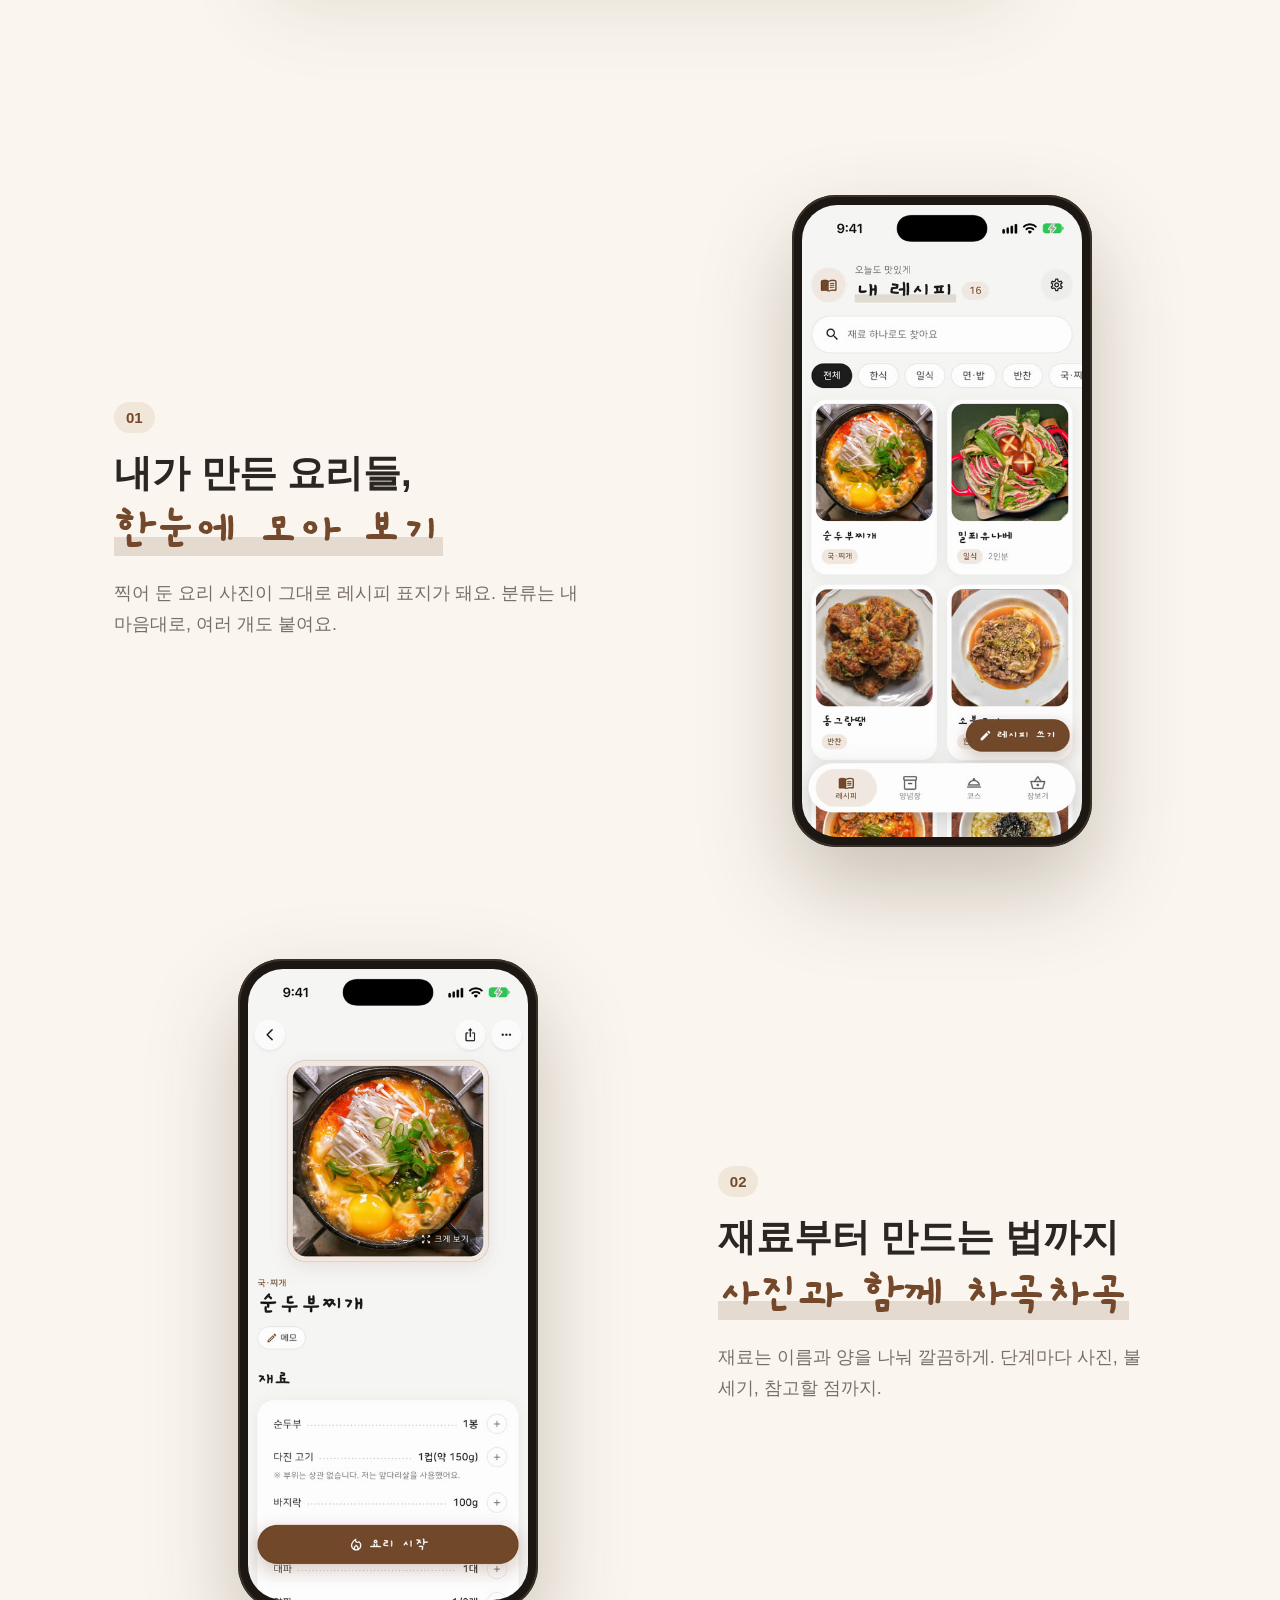
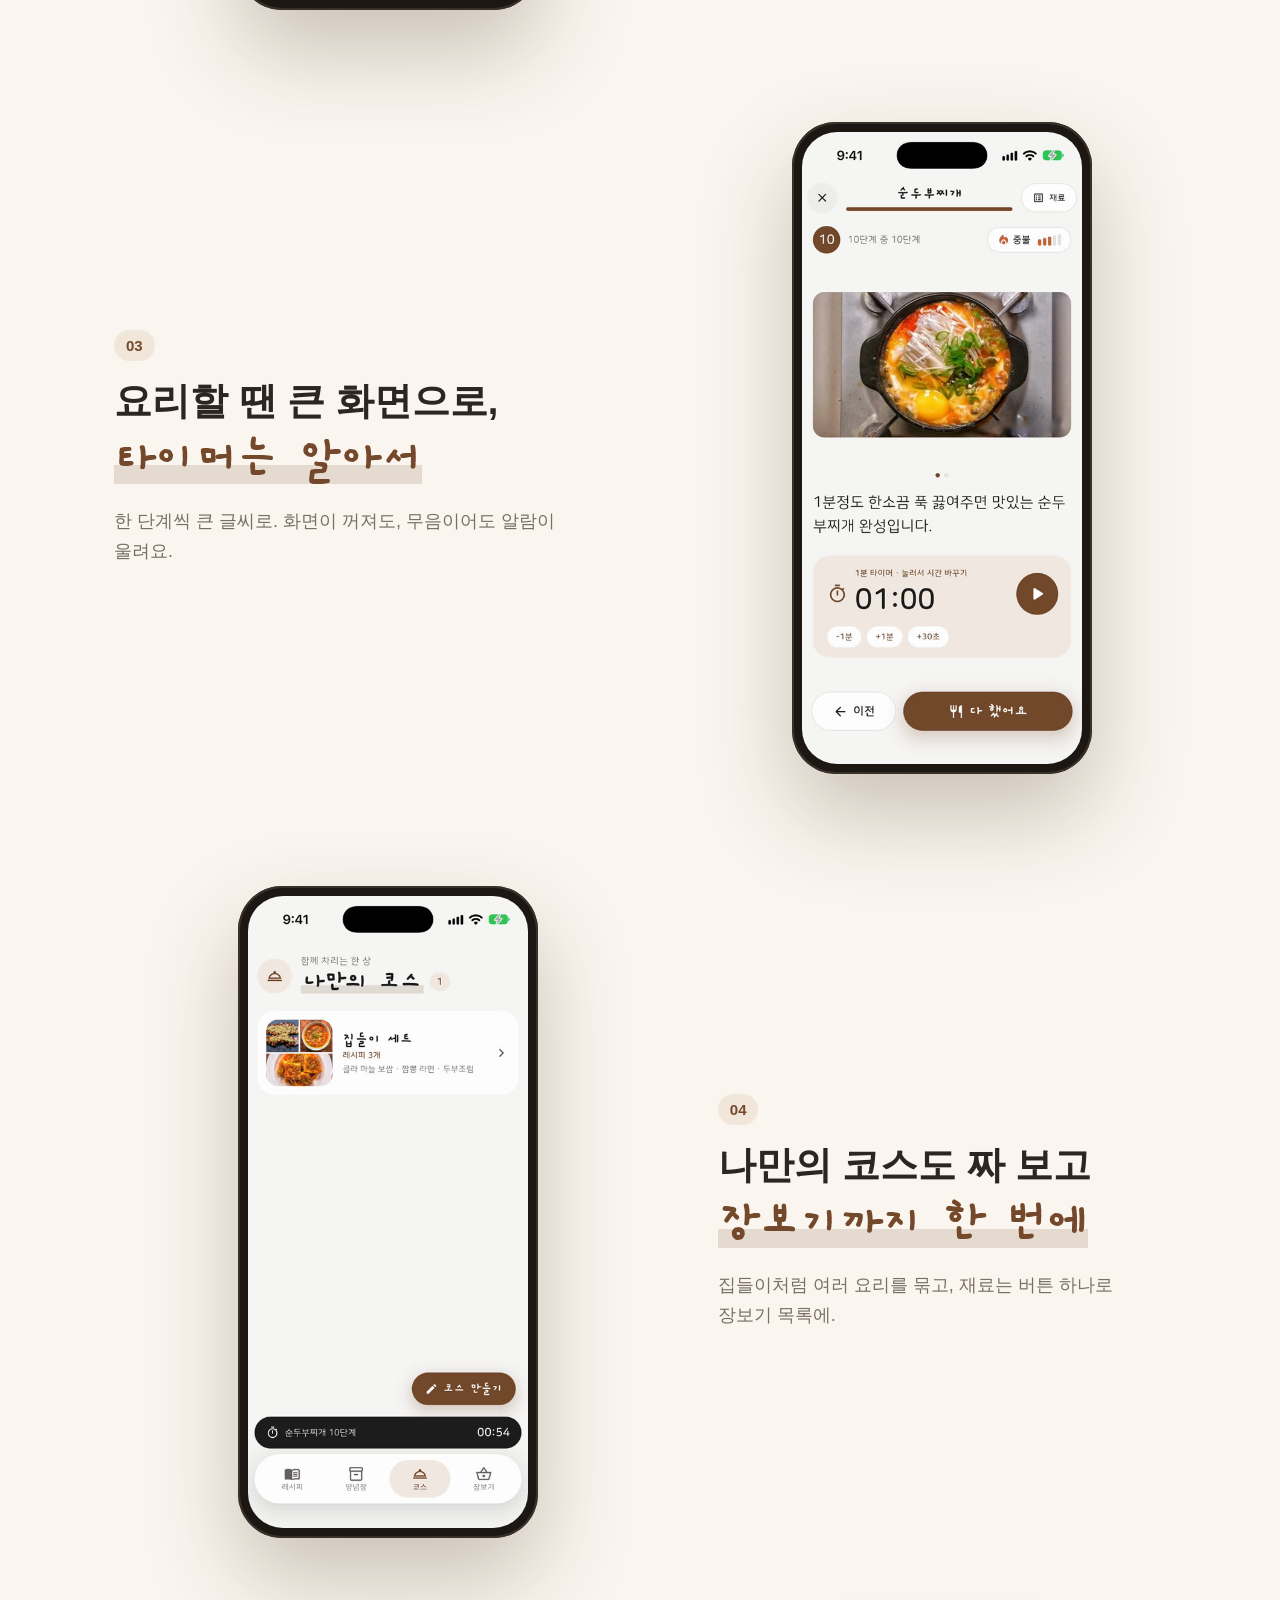
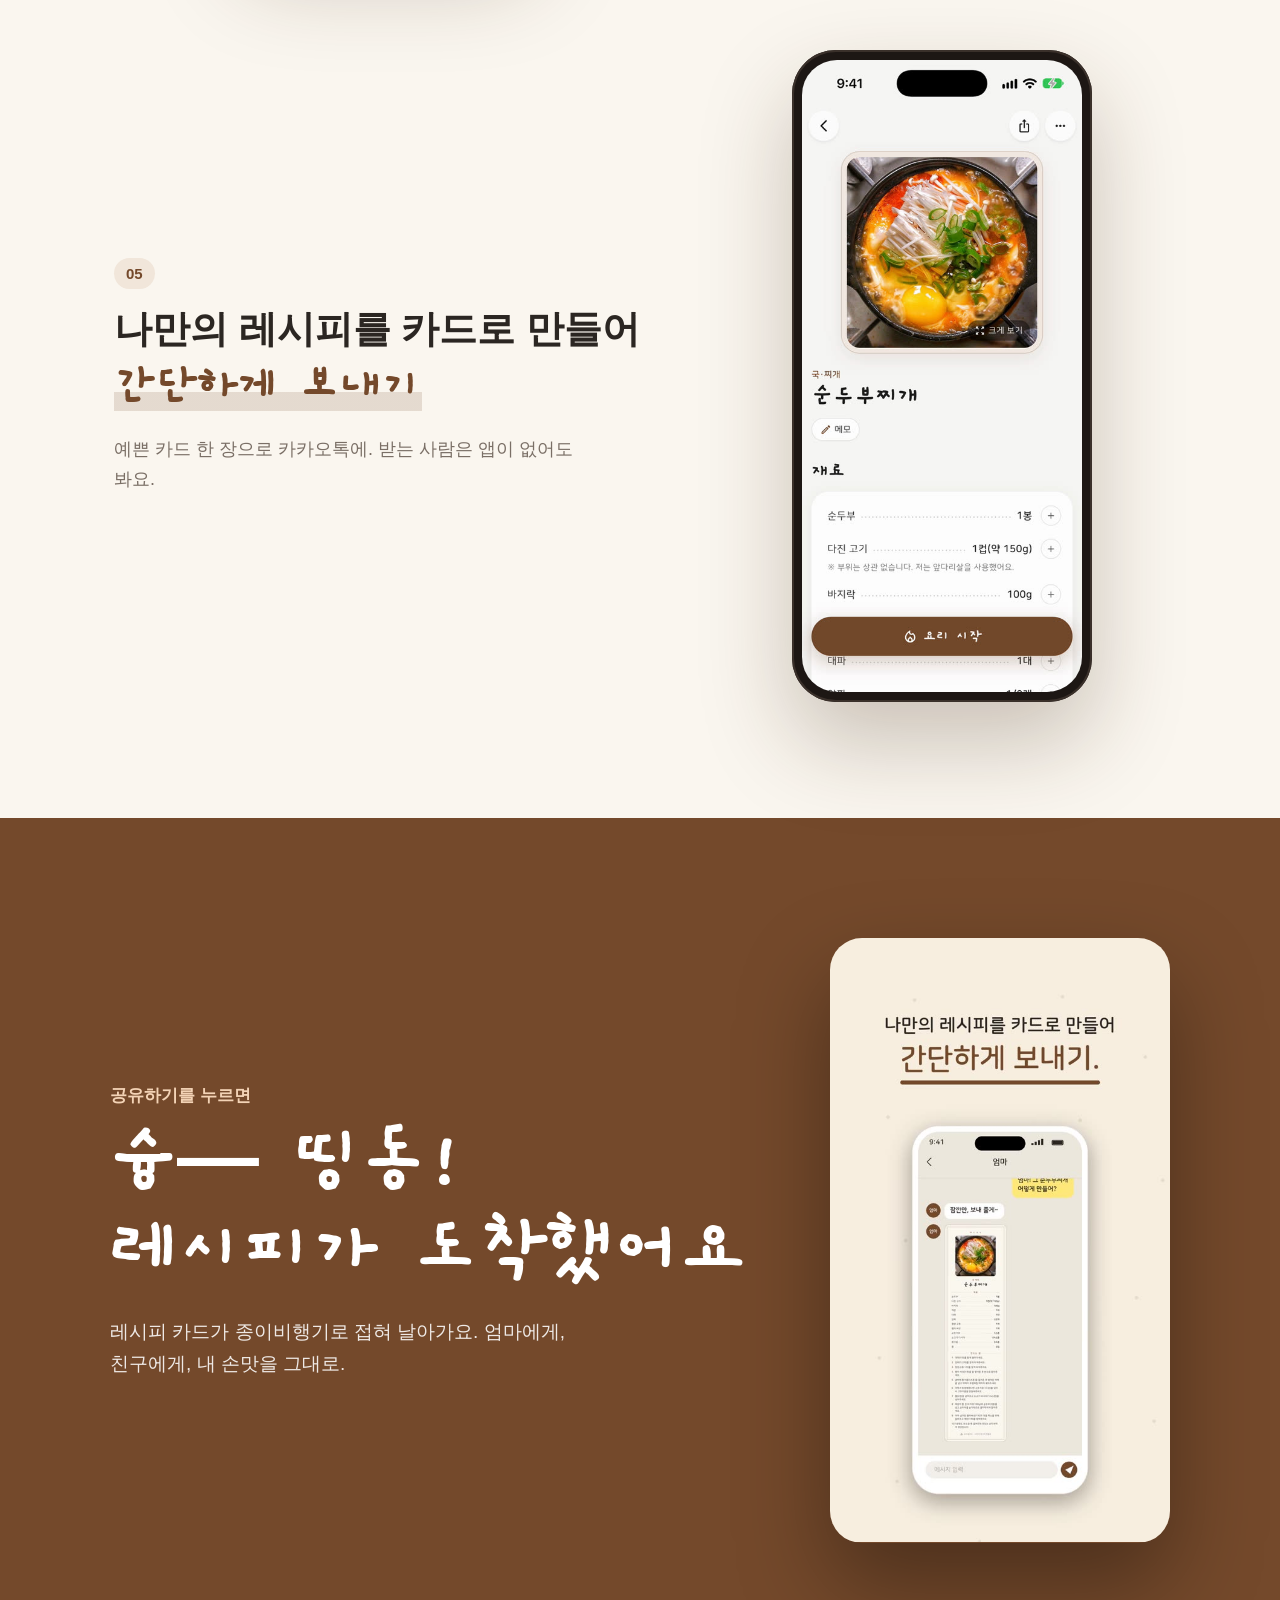
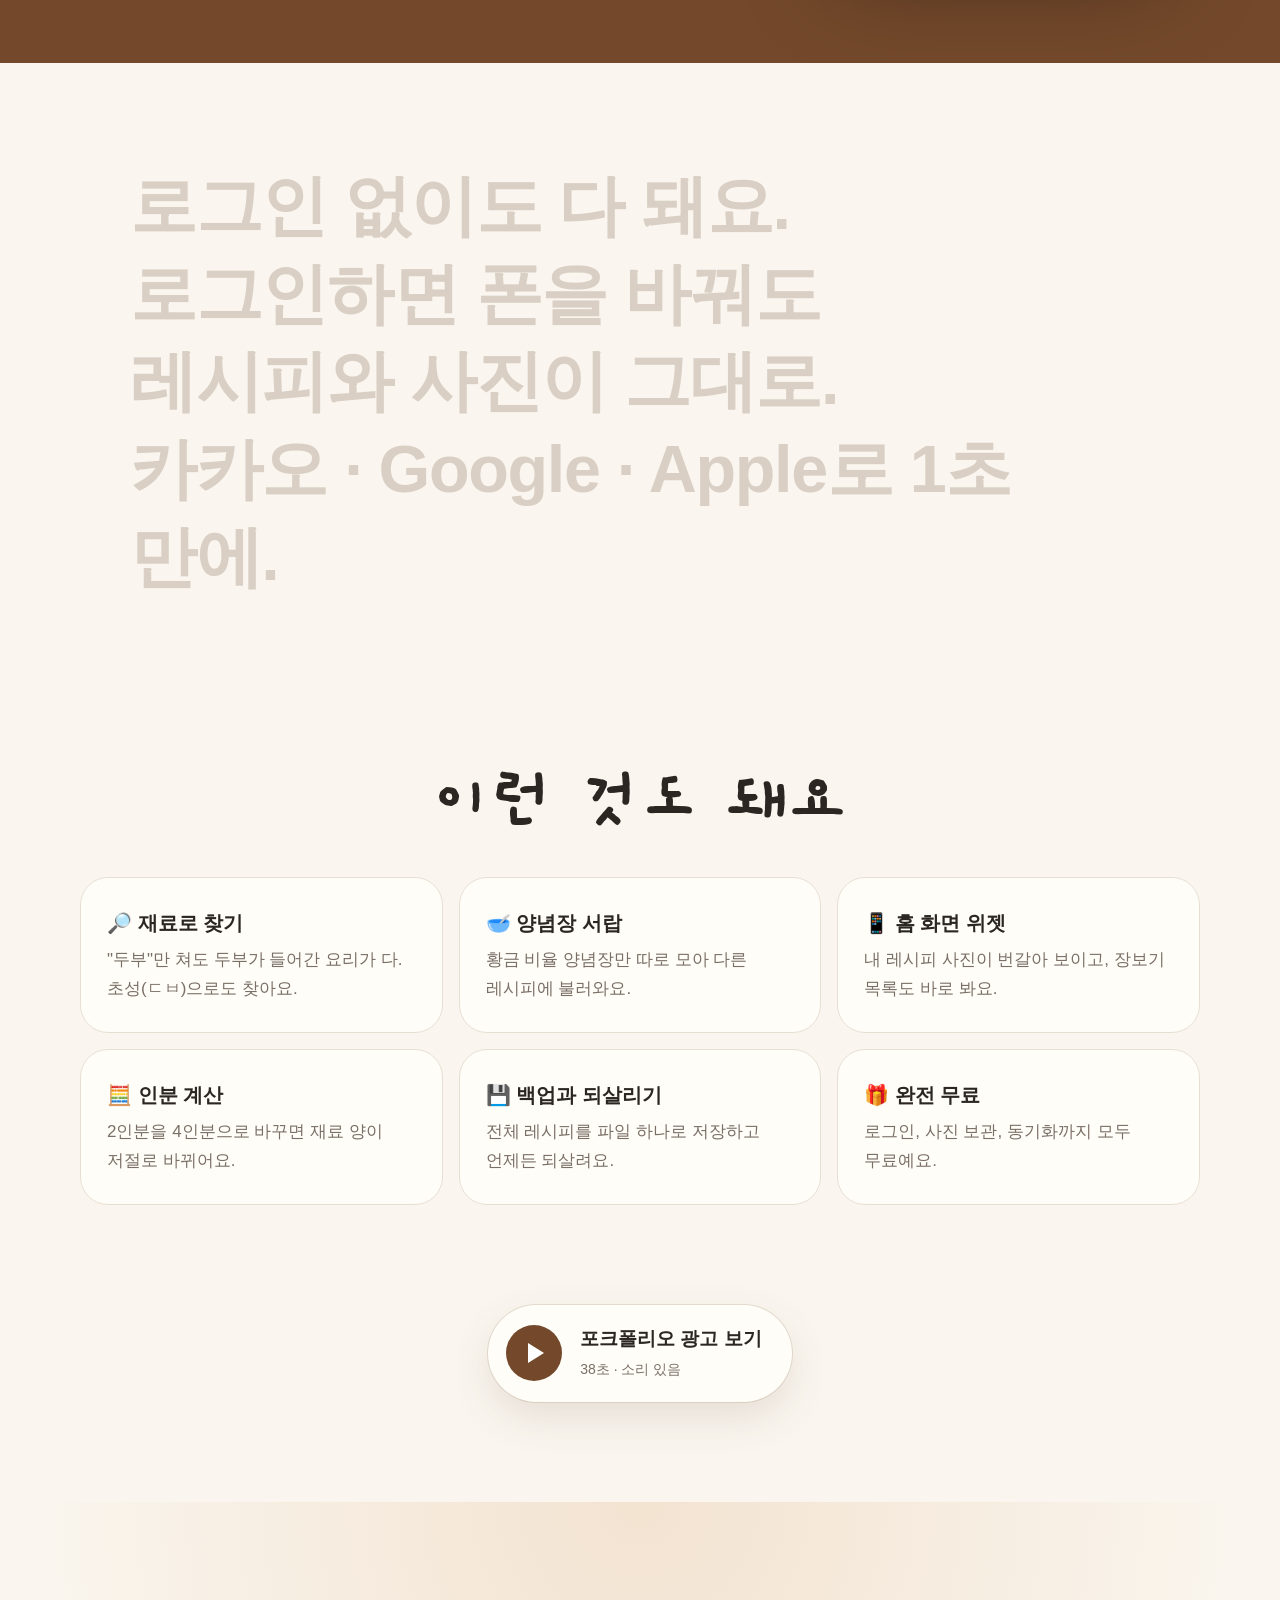
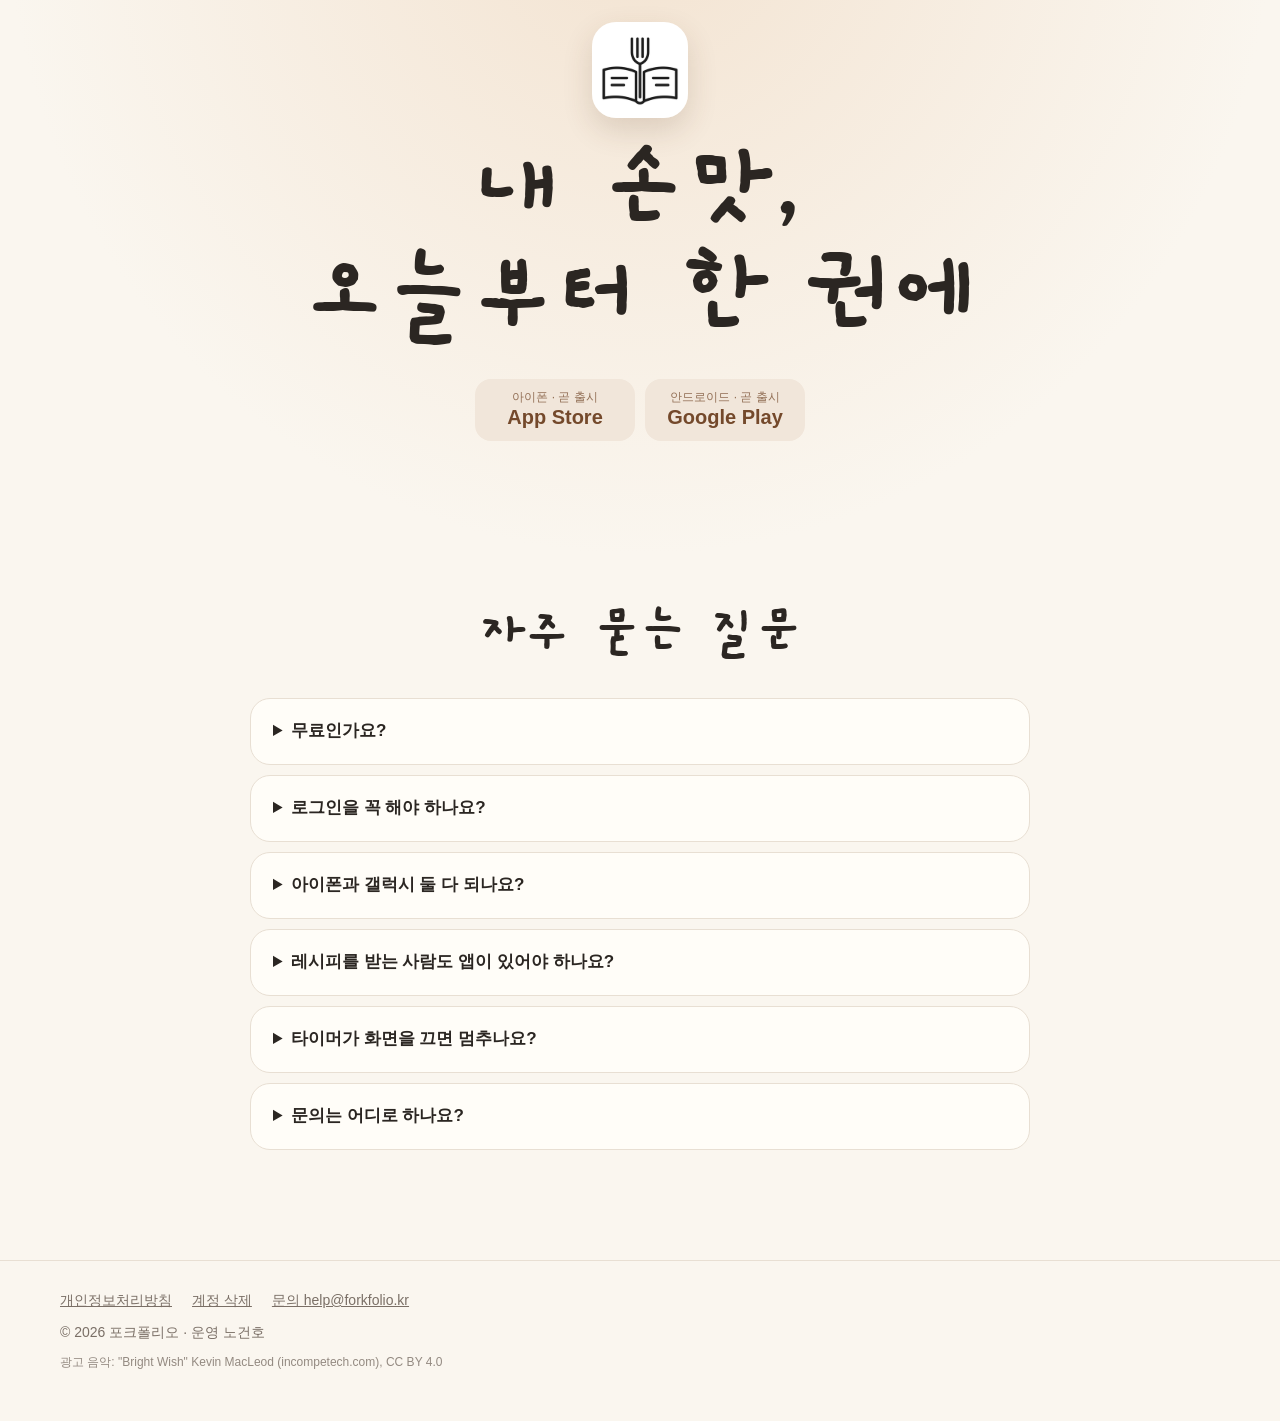
==== commit c4aadd5d: "홈페이지: 멈추는 스크롤 없애고 보통 스크롤로(기능 5개 차례대로), 스토어 버튼 글자 가운데, 밀푀유나베 일식으로 다시 녹화한 영상 Co-Authored-By: Claude Op" ====
--- a/index.html
+++ b/index.html
@@ -34,7 +34,7 @@
 </nav>
 
 <!-- ① 오늘 저녁 뭐 해 먹지? -->
-<header class="hook" id="top" data-progress>
+<header class="hook" id="top">
  <div class="hook-stick">
   <div class="wall" aria-hidden="true">
     <div class="wall-row" data-row="0"></div>
@@ -61,29 +61,28 @@
   </div>
 </section>
 
-<!-- ③ 기능 5개: 폰은 멈춰 있고, 스크롤하면 화면과 문구가 바뀐다 -->
-<section class="story" id="features" data-progress>
-  <div class="story-stick">
-    <div class="story-copy">
-      <ol class="story-steps">
-        <li class="on"><span class="no">01</span><h3>내가 만든 요리들,<br><em>한눈에 모아 보기</em></h3><p>찍어 둔 요리 사진이 그대로 레시피 표지가 돼요. 분류는 내 마음대로.</p></li>
-        <li><span class="no">02</span><h3>재료부터 만드는 법까지<br><em>사진과 함께 차곡차곡</em></h3><p>재료는 이름과 양을 나눠 깔끔하게. 단계마다 사진, 불 세기, 참고할 점까지.</p></li>
-        <li><span class="no">03</span><h3>요리할 땐 큰 화면으로,<br><em>타이머는 알아서</em></h3><p>한 단계씩 큰 글씨로. 화면이 꺼져도, 무음이어도 알람이 울려요.</p></li>
-        <li><span class="no">04</span><h3>나만의 코스도 짜 보고<br><em>장보기까지 한 번에</em></h3><p>집들이처럼 여러 요리를 묶고, 재료는 버튼 하나로 장보기 목록에.</p></li>
-        <li><span class="no">05</span><h3>나만의 레시피를 카드로 만들어<br><em>간단하게 보내기</em></h3><p>예쁜 카드 한 장으로 카카오톡에. 받는 사람은 앱이 없어도 봐요.</p></li>
-      </ol>
-    </div>
-    <div class="story-phone">
-      <div class="phone">
-        <video muted playsinline loop preload="metadata" poster="media/f1_home.jpg" class="on"><source src="media/f1_home.mp4" type="video/mp4"></video>
-        <video muted playsinline loop preload="none" poster="media/f2_detail.jpg"><source src="media/f2_detail.mp4" type="video/mp4"></video>
-        <video muted playsinline loop preload="none" poster="media/f3_cook.jpg"><source src="media/f3_cook.mp4" type="video/mp4"></video>
-        <video muted playsinline loop preload="none" poster="media/f4_course.jpg"><source src="media/f4_course.mp4" type="video/mp4"></video>
-        <video muted playsinline loop preload="none" poster="media/f5_card.jpg"><source src="media/f5_card.mp4" type="video/mp4"></video>
-      </div>
-    </div>
-    <div class="story-dots" aria-hidden="true"><i class="on"></i><i></i><i></i><i></i><i></i></div>
-  </div>
+<!-- ③ 기능 5개: 차례대로 내려가며 본다 (폰 영상은 보일 때 재생) -->
+<section class="story" id="features">
+  <article class="feat">
+    <div class="feat-copy reveal"><span class="no">01</span><h3>내가 만든 요리들,<br><em>한눈에 모아 보기</em></h3><p>찍어 둔 요리 사진이 그대로 레시피 표지가 돼요. 분류는 내 마음대로, 여러 개도 붙여요.</p></div>
+    <div class="feat-phone reveal"><div class="phone"><video muted playsinline loop preload="none" poster="media/f1_home.jpg" data-autoplay><source src="media/f1_home.mp4" type="video/mp4"></video></div></div>
+  </article>
+  <article class="feat rev">
+    <div class="feat-copy reveal"><span class="no">02</span><h3>재료부터 만드는 법까지<br><em>사진과 함께 차곡차곡</em></h3><p>재료는 이름과 양을 나눠 깔끔하게. 단계마다 사진, 불 세기, 참고할 점까지.</p></div>
+    <div class="feat-phone reveal"><div class="phone"><video muted playsinline loop preload="none" poster="media/f2_detail.jpg" data-autoplay><source src="media/f2_detail.mp4" type="video/mp4"></video></div></div>
+  </article>
+  <article class="feat">
+    <div class="feat-copy reveal"><span class="no">03</span><h3>요리할 땐 큰 화면으로,<br><em>타이머는 알아서</em></h3><p>한 단계씩 큰 글씨로. 화면이 꺼져도, 무음이어도 알람이 울려요.</p></div>
+    <div class="feat-phone reveal"><div class="phone"><video muted playsinline loop preload="none" poster="media/f3_cook.jpg" data-autoplay><source src="media/f3_cook.mp4" type="video/mp4"></video></div></div>
+  </article>
+  <article class="feat rev">
+    <div class="feat-copy reveal"><span class="no">04</span><h3>나만의 코스도 짜 보고<br><em>장보기까지 한 번에</em></h3><p>집들이처럼 여러 요리를 묶고, 재료는 버튼 하나로 장보기 목록에.</p></div>
+    <div class="feat-phone reveal"><div class="phone"><video muted playsinline loop preload="none" poster="media/f4_course.jpg" data-autoplay><source src="media/f4_course.mp4" type="video/mp4"></video></div></div>
+  </article>
+  <article class="feat">
+    <div class="feat-copy reveal"><span class="no">05</span><h3>나만의 레시피를 카드로 만들어<br><em>간단하게 보내기</em></h3><p>예쁜 카드 한 장으로 카카오톡에. 받는 사람은 앱이 없어도 봐요.</p></div>
+    <div class="feat-phone reveal"><div class="phone"><video muted playsinline loop preload="none" poster="media/f5_card.jpg" data-autoplay><source src="media/f5_card.mp4" type="video/mp4"></video></div></div>
+  </article>
 </section>
 
 <!-- ④ 종이비행기 → 띵동 -->
@@ -101,7 +100,7 @@
 </section>
 
 <!-- ⑤ 글자가 차오르는 문장 -->
-<section class="fill" data-progress>
+<section class="fill">
   <p class="fill-text">
     <span>로그인 없이도 다 돼요.</span>
     <span>로그인하면 폰을 바꿔도</span>
--- a/home.css
+++ b/home.css
@@ -49,16 +49,16 @@
 @media (max-width: 560px) { .nav-links a:not(.nav-cta) { display: none; } }
 
 /* ─── ① 오늘 저녁 뭐 해 먹지? ─── */
-.hook { position: relative; height: 170vh; background: var(--soy-deep); }
-.hook-stick { position: sticky; top: 0; height: 100vh; overflow: hidden; }
-.wall { position: absolute; inset: 0; overflow: hidden; display: flex; flex-direction: column; justify-content: center; gap: 16px; transform: scale(calc(1 + var(--p, 0) * .25)); }
+.hook { position: relative; height: 100vh; min-height: 560px; background: var(--soy-deep); }
+.hook-stick { position: relative; height: 100%; overflow: hidden; }
+.wall { position: absolute; inset: 0; overflow: hidden; display: flex; flex-direction: column; justify-content: center; gap: 16px; transform: scale(calc(1 + var(--p, 0) * .08)); }
 .wall-row { display: flex; gap: 16px; width: max-content; animation: slide 60s linear infinite; }
 .wall-row.rev { animation-direction: reverse; animation-duration: 70s; }
 .wall-row img { width: clamp(150px, 19vw, 260px); aspect-ratio: 1; object-fit: cover; border-radius: 28px; }
 @keyframes slide { to { transform: translateX(-50%); } }
 .hook-shade { position: absolute; inset: 0; background: radial-gradient(ellipse at center, rgba(58, 34, 18, .55), rgba(58, 34, 18, .82)); opacity: calc(.85 + var(--p, 0) * .15); }
 .hook-text { position: absolute; inset: 0; display: flex; flex-direction: column; align-items: center; justify-content: center; text-align: center; color: #fff; padding: 0 16px;
-  transform: scale(calc(1 + var(--p, 0) * 1.4)); opacity: calc(1 - var(--p, 0) * 1.8); }
+  transform: translateY(calc(var(--p, 0) * 80px)); opacity: calc(1 - var(--p, 0) * 1.2); }
 .hook h1 { font-size: clamp(64px, 12vw, 168px); line-height: 1.02; margin: 0; letter-spacing: -.01em; text-shadow: 0 6px 40px rgba(0, 0, 0, .35); }
 .hook-text p { font-size: clamp(17px, 2vw, 22px); margin: 22px 0 0; opacity: .92; }
 .scroll-hint { position: absolute; left: 50%; bottom: 28px; width: 28px; height: 44px; margin-left: -14px; border: 2px solid rgba(255, 255, 255, .7); border-radius: 16px; opacity: calc(1 - var(--p, 0) * 4); }
@@ -81,37 +81,29 @@
 
 /* 스토어 버튼 */
 .stores { display: flex; flex-wrap: wrap; justify-content: center; gap: 10px; }
-.store { display: inline-flex; flex-direction: column; justify-content: center; min-width: 160px; padding: 11px 22px; border-radius: 16px; background: var(--ink); color: #fff; text-decoration: none; line-height: 1.25; text-align: left; }
+.store { display: inline-flex; flex-direction: column; justify-content: center; align-items: center; min-width: 160px; padding: 11px 22px; border-radius: 16px; background: var(--ink); color: #fff; text-decoration: none; line-height: 1.25; text-align: center; }
 .store small { font-size: 12px; opacity: .75; }
 .store b { font-size: 20px; }
 .store.soon { background: var(--soy-soft); color: var(--soy); cursor: default; }
 
-/* ─── ③ 기능 5개 (폰 고정, 스크롤로 장면 바뀜) ─── */
-.story { position: relative; height: 560vh; background: linear-gradient(var(--cream), #f6eee3 30%, var(--cream)); }
-.story-stick { position: sticky; top: 0; height: 100vh; max-width: 1160px; margin: 0 auto; padding: var(--nav-h) 24px 0; display: grid; grid-template-columns: 1fr auto 40px; gap: 48px; align-items: center; }
-.story-steps { list-style: none; margin: 0; padding: 0; display: grid; }
-.story-steps li { grid-area: 1 / 1; opacity: 0; transform: translateY(28px); transition: opacity .55s, transform .55s; pointer-events: none; }
-.story-steps li.on { opacity: 1; transform: none; }
+/* ─── ③ 기능 5개 (차례대로) ─── */
+.story { max-width: 1100px; margin: 0 auto; padding: 40px 24px 60px; }
+.feat { display: grid; grid-template-columns: 1.1fr .9fr; gap: 56px; align-items: center; padding: 56px 0; }
+.feat.rev .feat-copy { order: 2; }
 .no { display: inline-block; font-weight: 800; font-size: 15px; color: var(--soy); background: var(--soy-soft); padding: 3px 12px; border-radius: 999px; }
-.story h3 { font-size: clamp(26px, 3.2vw, 40px); line-height: 1.3; margin: 16px 0 14px; font-weight: 800; }
-.story h3 em { font-style: normal; font-size: 1.32em; color: var(--soy); background: linear-gradient(transparent 62%, rgba(116, 73, 43, .16) 62%); }
-.story-steps p { font-size: 18px; color: var(--sub); margin: 0; max-width: 30em; }
-.phone { position: relative; width: min(330px, 30vw); aspect-ratio: 520 / 1130; border-radius: 46px; padding: 10px; background: #1d1714; box-shadow: 0 40px 90px rgba(60, 35, 15, .28), inset 0 0 0 2px #3a302a; }
-.phone video { position: absolute; inset: 10px; width: calc(100% - 20px); height: calc(100% - 20px); object-fit: cover; border-radius: 37px; opacity: 0; transition: opacity .5s; background: #f6f2ec; }
-.phone video.on { opacity: 1; }
-.story-dots { display: flex; flex-direction: column; gap: 12px; align-items: center; }
-.story-dots i { width: 8px; height: 8px; border-radius: 99px; background: #d8c9b8; transition: height .4s, background .4s; }
-.story-dots i.on { height: 28px; background: var(--soy); }
+.feat h3 { font-size: clamp(26px, 3.2vw, 38px); line-height: 1.3; margin: 16px 0 14px; font-weight: 800; }
+.feat h3 em { font-style: normal; font-size: 1.32em; color: var(--soy); background: linear-gradient(transparent 62%, rgba(116, 73, 43, .16) 62%); }
+.feat-copy p { font-size: 18px; color: var(--sub); margin: 0; max-width: 28em; }
+.feat-phone { display: flex; justify-content: center; }
+.feat-phone.reveal { transition-delay: .1s; }
+.phone { position: relative; width: min(300px, 70vw); aspect-ratio: 520 / 1130; border-radius: 44px; padding: 10px; background: #1d1714; box-shadow: 0 40px 90px rgba(60, 35, 15, .25), inset 0 0 0 2px #3a302a; }
+.phone video { width: 100%; height: 100%; object-fit: cover; border-radius: 35px; background: #f6f2ec; }
 @media (max-width: 820px) {
-  .story { height: 520vh; }
-  .story-stick { grid-template-columns: 1fr; grid-template-rows: auto 1fr; gap: 14px; padding: calc(var(--nav-h) + 4px) 16px 16px; align-content: start; justify-items: center; text-align: center; }
-  .story-copy { order: 2; }
-  .story-phone { order: 1; }
-  .phone { width: min(260px, 58vw, calc((100vh - 300px) * .46)); border-radius: 36px; padding: 8px; }
-  .phone video { inset: 8px; width: calc(100% - 16px); height: calc(100% - 16px); border-radius: 29px; }
-  .story h3 { margin: 8px 0 6px; }
-  .story-steps p { font-size: 15px; margin: 0 auto; }
-  .story-dots { position: absolute; right: 10px; top: 50%; transform: translateY(-50%); }
+  .feat { grid-template-columns: 1fr; gap: 24px; padding: 40px 0; text-align: center; }
+  .feat.rev .feat-copy { order: 0; }
+  .feat-copy p { margin: 0 auto; font-size: 16px; }
+  .phone { width: min(250px, 64vw); border-radius: 36px; padding: 8px; }
+  .phone video { border-radius: 29px; }
 }
 
 /* ─── ④ 종이비행기 ─── */
@@ -124,8 +116,8 @@
 @media (max-width: 820px) { .send-in { grid-template-columns: 1fr; text-align: center; justify-items: center; gap: 36px; } .send-copy p:last-child { margin: 0 auto; } }
 
 /* ─── ⑤ 글자가 차오르는 문장 ─── */
-.fill { height: 200vh; position: relative; }
-.fill-text { position: sticky; top: 0; height: 100vh; margin: 0 auto; max-width: 1060px; padding: 0 20px; display: flex; flex-direction: column; justify-content: center; font-size: clamp(32px, 5.2vw, 68px); line-height: 1.32; font-weight: 800; letter-spacing: -.02em; }
+.fill { padding: 100px 0 120px; }
+.fill-text { margin: 0 auto; max-width: 1060px; padding: 0 20px; display: flex; flex-direction: column; font-size: clamp(32px, 5.2vw, 68px); line-height: 1.32; font-weight: 800; letter-spacing: -.02em; }
 .fill-text span { display: block; color: transparent; background: linear-gradient(90deg, var(--soy) var(--f, 0%), #d9cfc4 var(--f, 0%)); -webkit-background-clip: text; background-clip: text; }
 
 /* ─── ⑥ 작은 기능 카드 ─── */
@@ -182,6 +174,7 @@
 /* 움직임 줄이기를 켠 사람: 멈춘 화면으로 */
 @media (prefers-reduced-motion: reduce) {
   html { scroll-behavior: auto; }
+  .fill-text span { --f: 100% !important; }
   .wall-row, .scroll-hint span { animation: none; }
   .reveal { opacity: 1; transform: none; transition: none; }
   .hook-text, .wall { transform: none; }
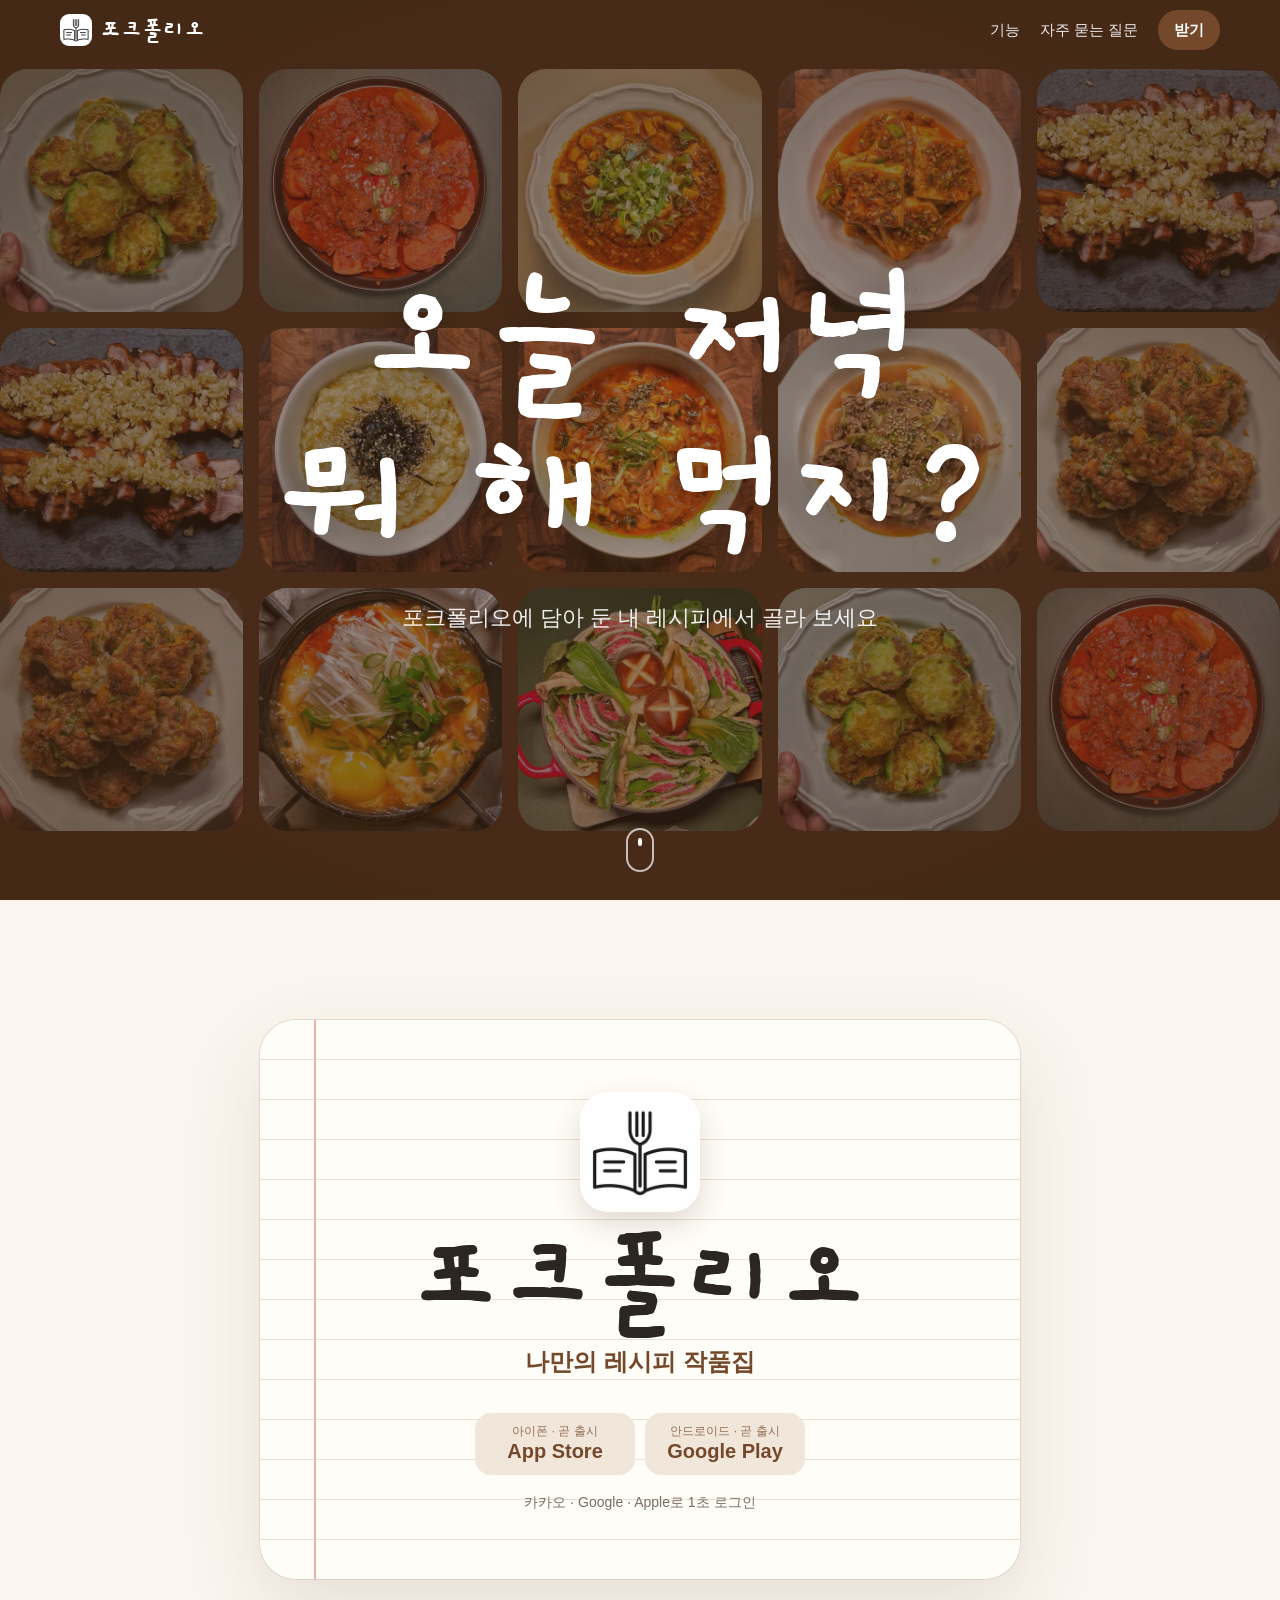
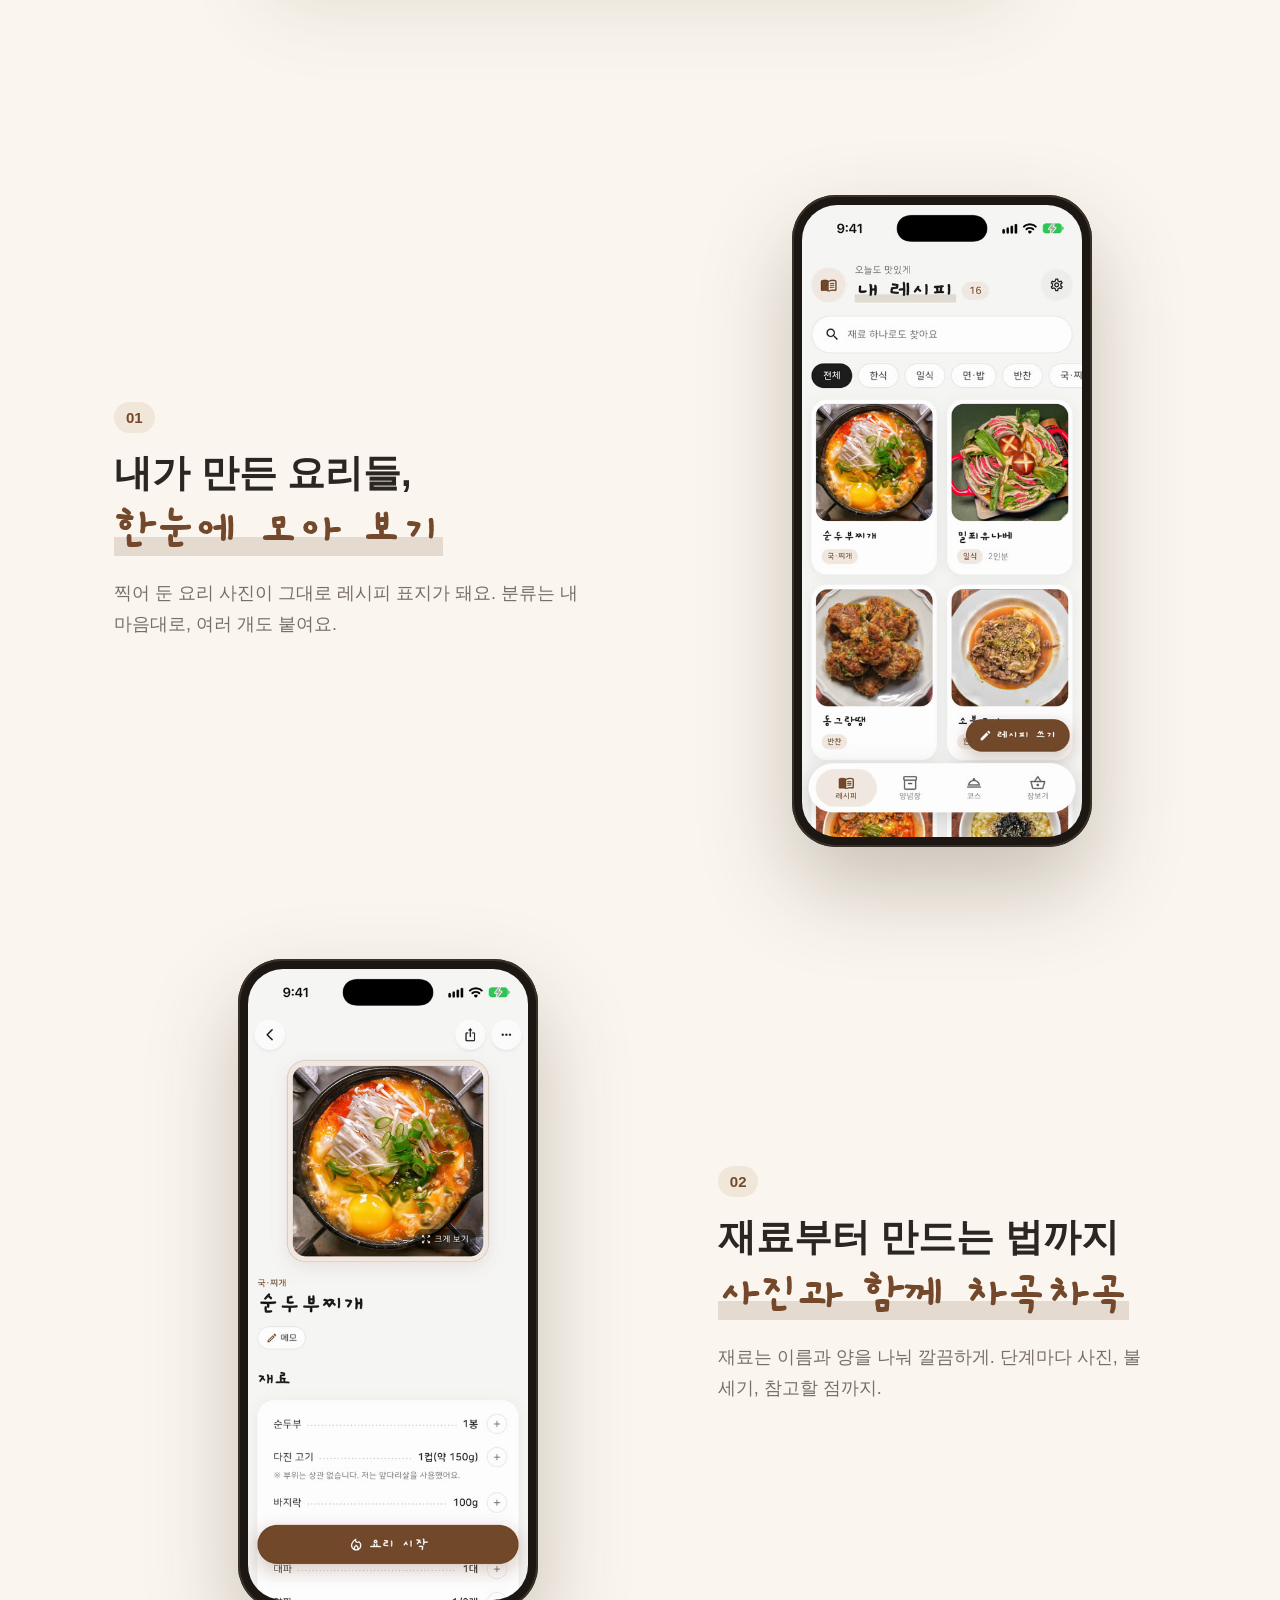
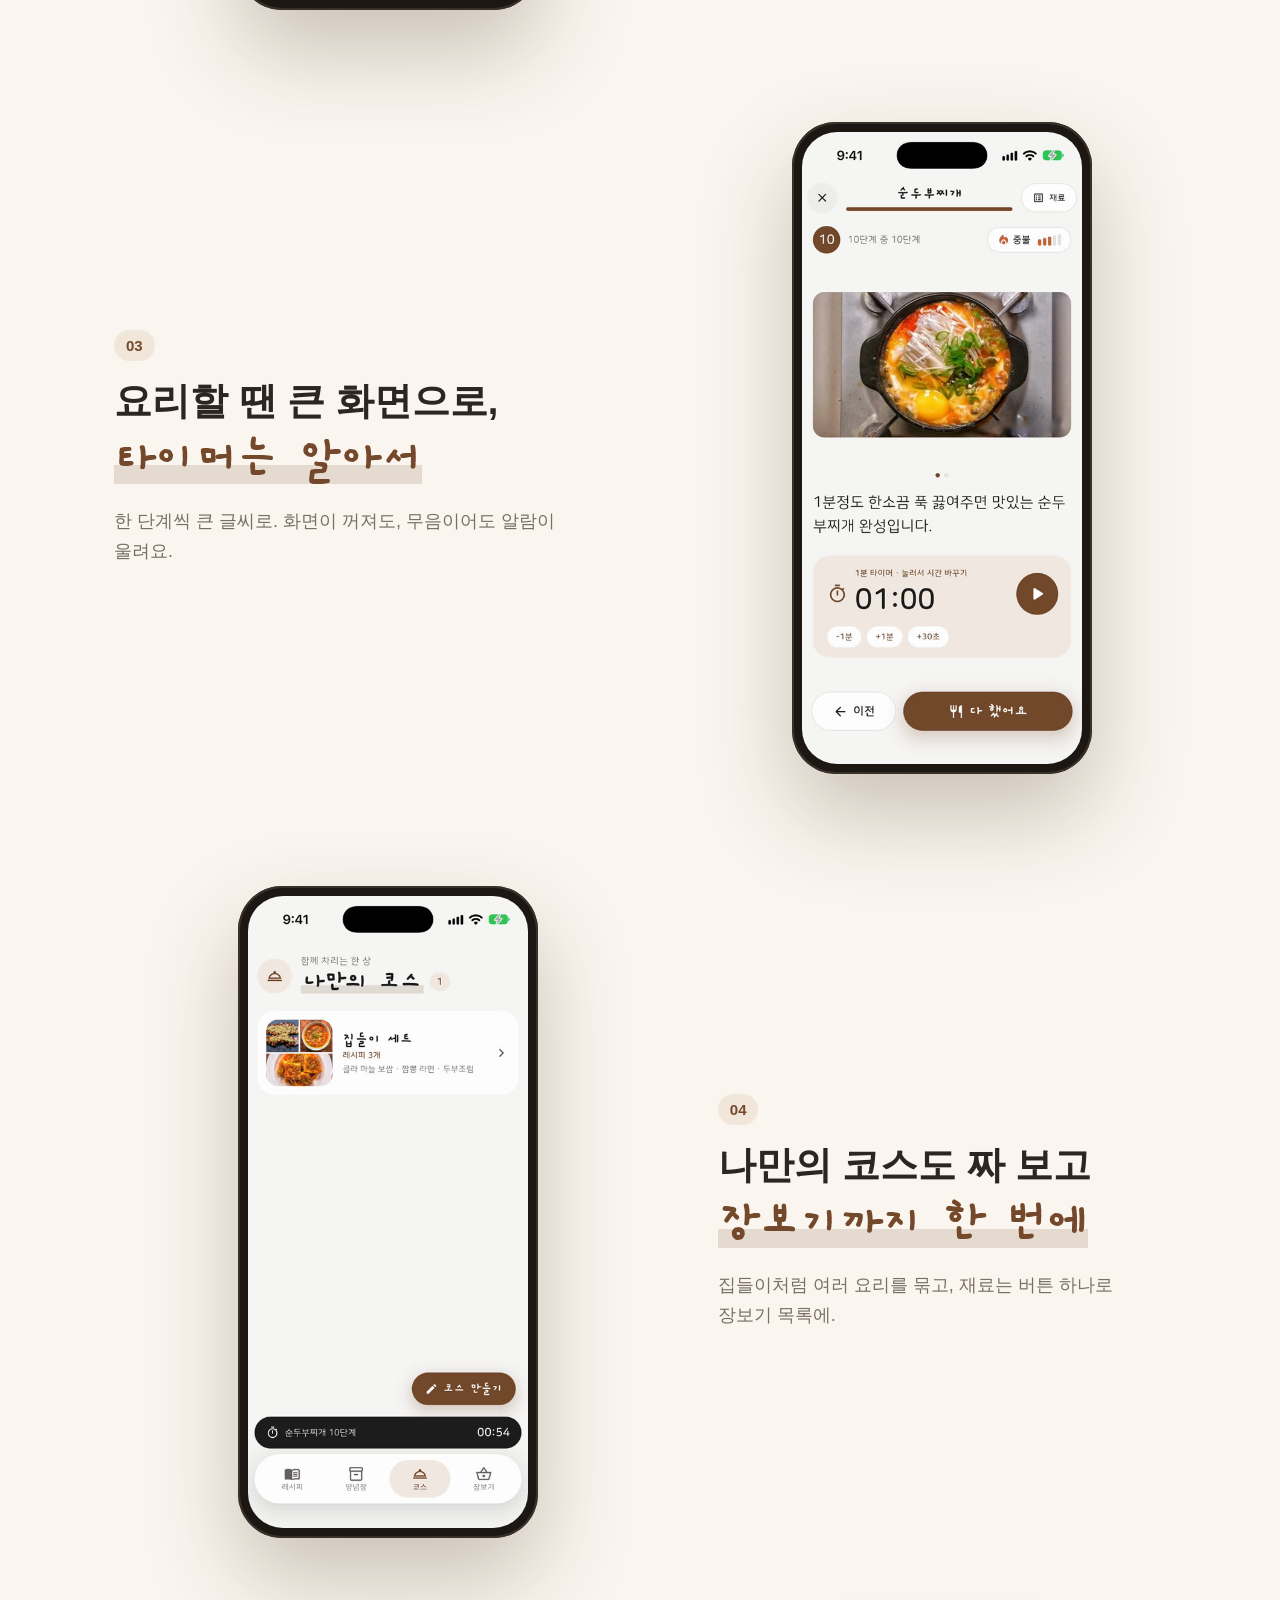
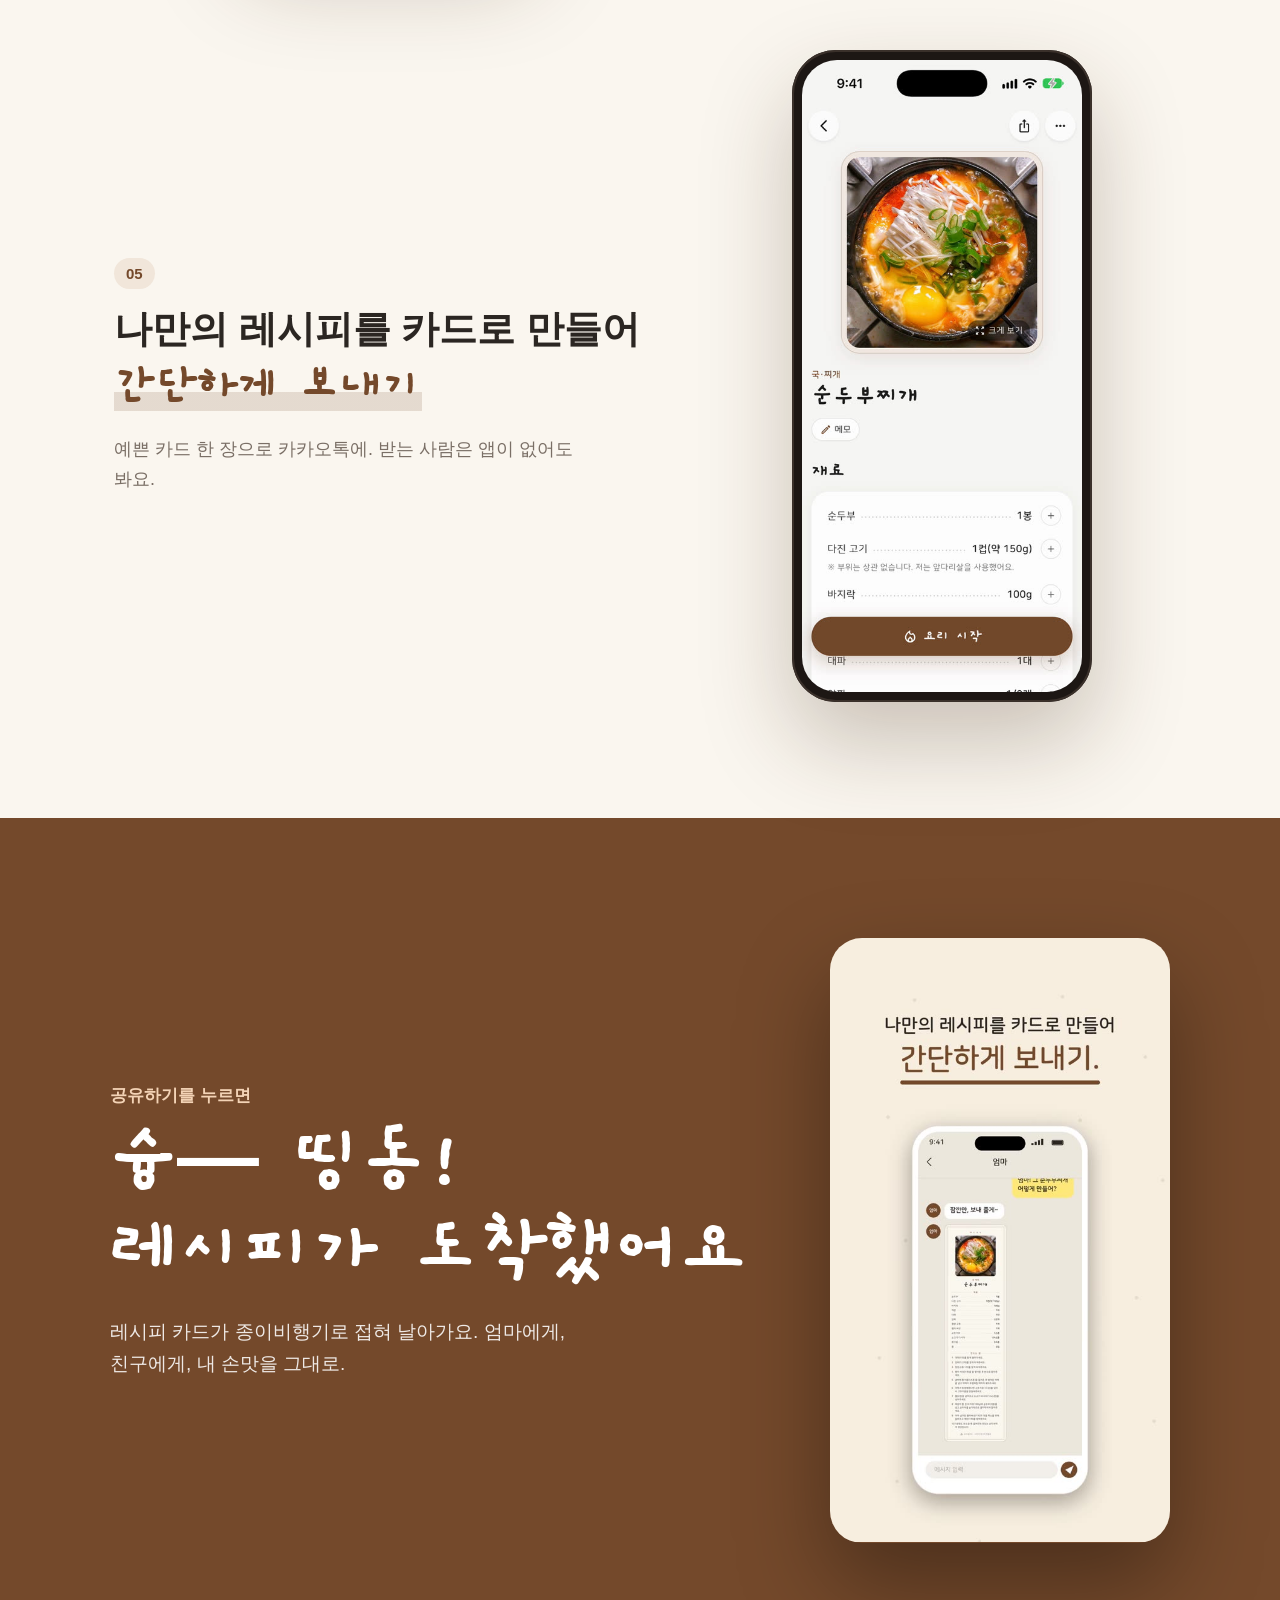
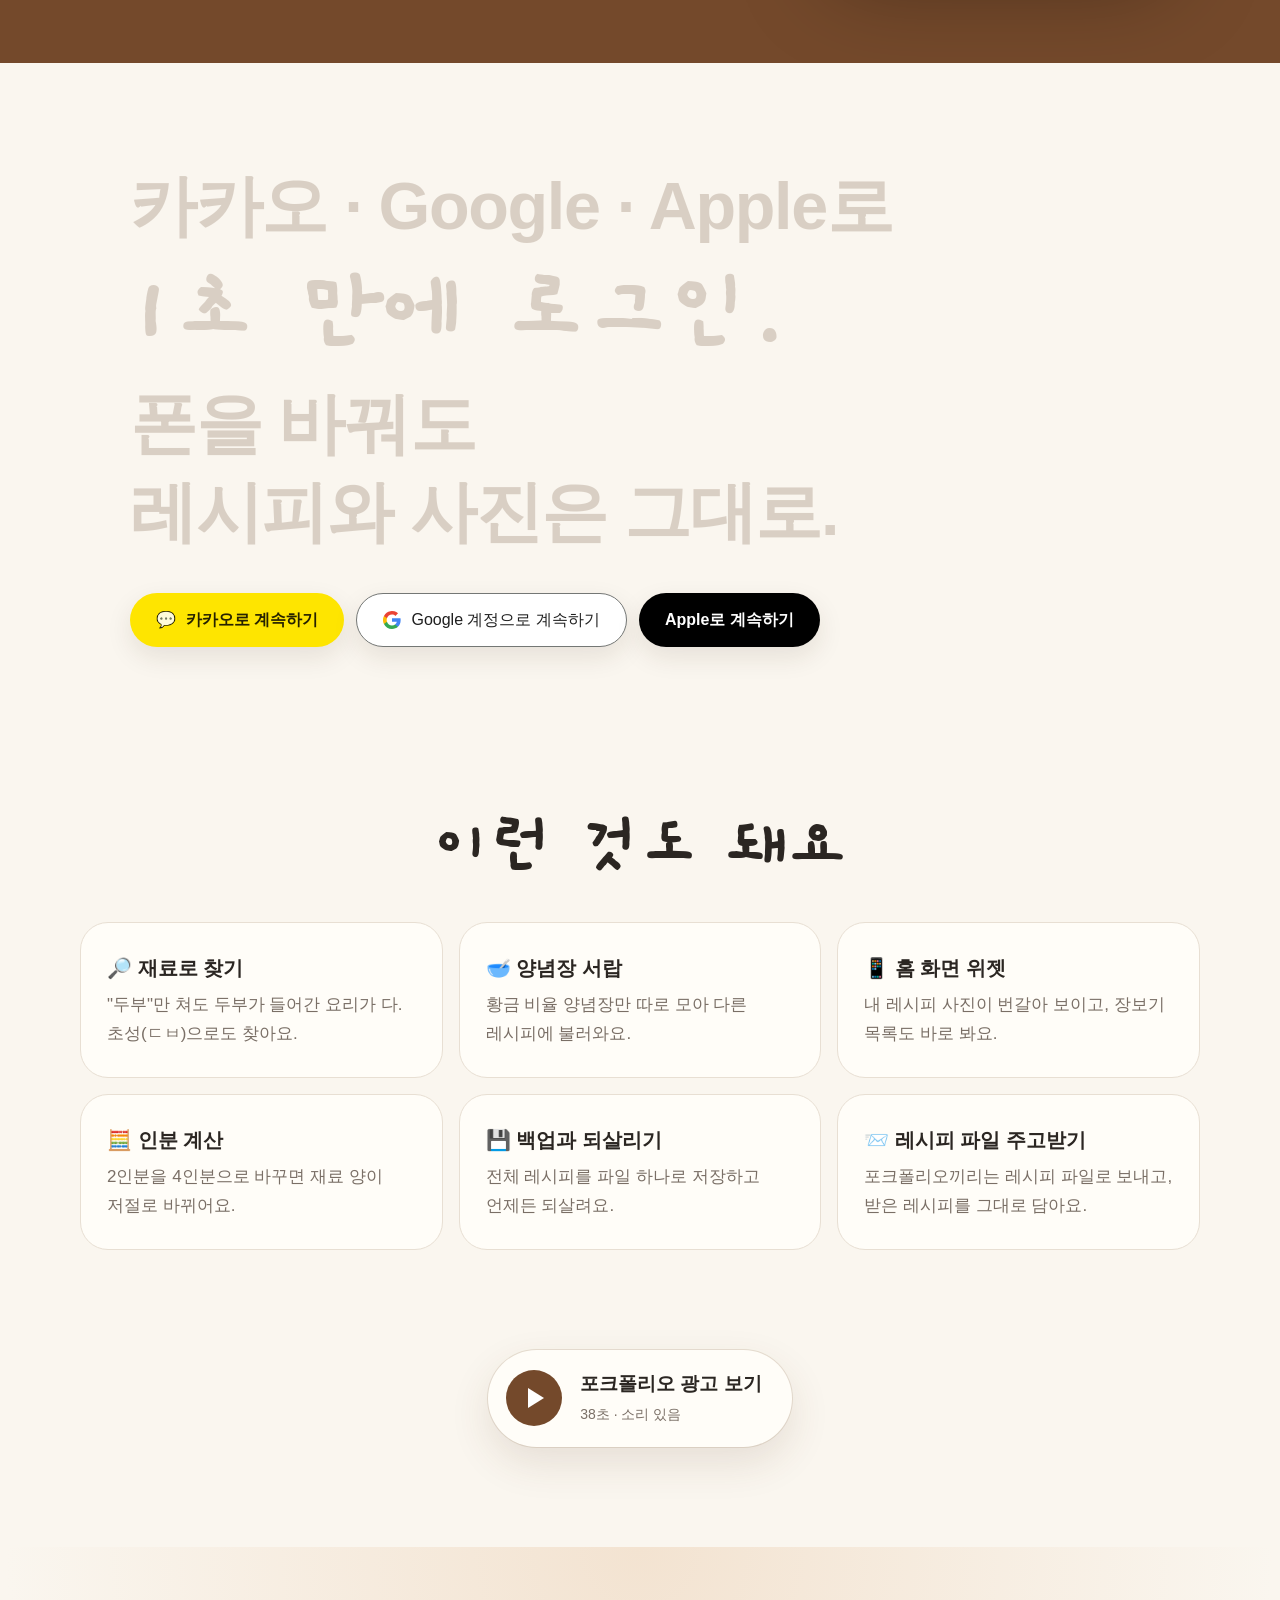
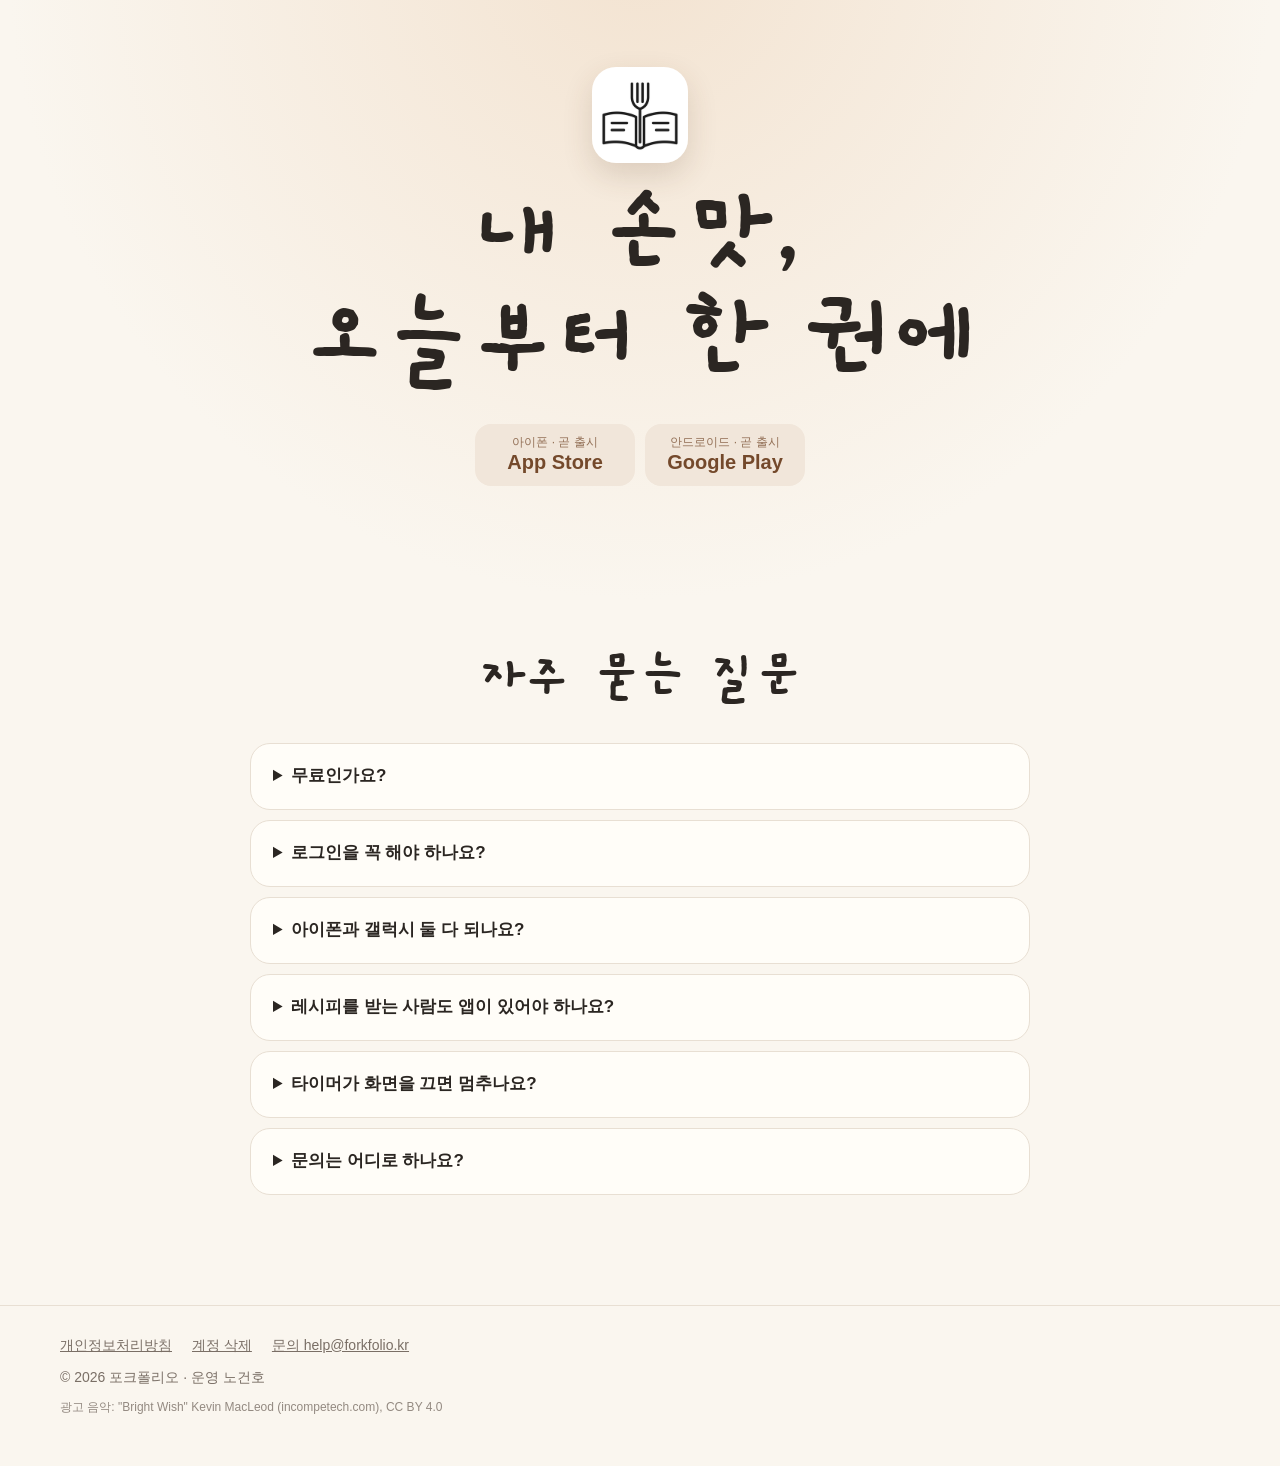
==== commit fed246dc: "홈페이지: 첫 화면 부제 변경, 로그인 없이 문구 빼고 1초 로그인 강조(버튼 모양), 완전 무료 카드 → 레시피 파일 주고받기 Co-Authored-By: Claude Opus " ====
--- a/index.html
+++ b/index.html
@@ -44,7 +44,7 @@
   <div class="hook-shade" aria-hidden="true"></div>
   <div class="hook-text">
     <h1>오늘 저녁<br>뭐 해 먹지?</h1>
-    <p>내가 만든 요리들이 답이에요</p>
+    <p>포크폴리오에 담아 둔 내 레시피에서 골라 보세요</p>
   </div>
   <a class="scroll-hint" href="#brand" aria-label="아래로"><span></span></a>
  </div>
@@ -57,7 +57,7 @@
     <h2 class="brand-name">포크폴리오</h2>
     <p class="brand-sub">나만의 레시피 작품집</p>
     <div class="stores" data-stores></div>
-    <p class="brand-free">무료 · 로그인 없이도 모든 기능을 써요</p>
+    <p class="brand-free">카카오 · Google · Apple로 1초 로그인</p>
   </div>
 </section>
 
@@ -99,14 +99,19 @@
   </div>
 </section>
 
-<!-- ⑤ 글자가 차오르는 문장 -->
+<!-- ⑤ 1초 로그인 (글자가 차오른다) -->
 <section class="fill">
   <p class="fill-text">
-    <span>로그인 없이도 다 돼요.</span>
-    <span>로그인하면 폰을 바꿔도</span>
-    <span>레시피와 사진이 그대로.</span>
-    <span>카카오 · Google · Apple로 1초 만에.</span>
+    <span>카카오 · Google · Apple로</span>
+    <span class="big">1초 만에 로그인.</span>
+    <span>폰을 바꿔도</span>
+    <span>레시피와 사진은 그대로.</span>
   </p>
+  <div class="logins reveal" aria-label="카카오, Google, Apple 로그인">
+    <span class="login kakao"><i aria-hidden="true">💬</i>카카오로 계속하기</span>
+    <span class="login google"><i aria-hidden="true"><svg viewBox="0 0 18 18" width="18" height="18"><path fill="#4285F4" d="M17.64 9.2c0-.64-.06-1.25-.16-1.84H9v3.48h4.84a4.14 4.14 0 0 1-1.8 2.72v2.26h2.92c1.7-1.57 2.68-3.88 2.68-6.62z"/><path fill="#34A853" d="M9 18c2.43 0 4.47-.8 5.96-2.18l-2.92-2.26c-.8.54-1.84.86-3.04.86-2.34 0-4.32-1.58-5.03-3.7H.96v2.33A9 9 0 0 0 9 18z"/><path fill="#FBBC05" d="M3.97 10.72a5.4 5.4 0 0 1 0-3.44V4.95H.96a9 9 0 0 0 0 8.1l3.01-2.33z"/><path fill="#EA4335" d="M9 3.58c1.32 0 2.5.45 3.44 1.35l2.58-2.58A9 9 0 0 0 .96 4.95l3.01 2.33C4.68 5.16 6.66 3.58 9 3.58z"/></svg></i>Google 계정으로 계속하기</span>
+    <span class="login apple">Apple로 계속하기</span>
+  </div>
 </section>
 
 <!-- ⑥ 작은 기능 카드 -->
@@ -118,7 +123,7 @@
     <div class="mcard reveal"><b>📱 홈 화면 위젯</b><p>내 레시피 사진이 번갈아 보이고, 장보기 목록도 바로 봐요.</p></div>
     <div class="mcard reveal"><b>🧮 인분 계산</b><p>2인분을 4인분으로 바꾸면 재료 양이 저절로 바뀌어요.</p></div>
     <div class="mcard reveal"><b>💾 백업과 되살리기</b><p>전체 레시피를 파일 하나로 저장하고 언제든 되살려요.</p></div>
-    <div class="mcard reveal"><b>🎁 완전 무료</b><p>로그인, 사진 보관, 동기화까지 모두 무료예요.</p></div>
+    <div class="mcard reveal"><b>📨 레시피 파일 주고받기</b><p>포크폴리오끼리는 레시피 파일로 보내고, 받은 레시피를 그대로 담아요.</p></div>
   </div>
 </section>
 
@@ -141,8 +146,8 @@
 
 <section class="faq" id="faq">
   <h2 class="sec-title">자주 묻는 질문</h2>
-  <details><summary>무료인가요?</summary><p>네, 무료예요. 화면 아래에 글자 한 줄 광고가 나와요. 로그인과 사진 보관도 무료예요.</p></details>
-  <details><summary>로그인을 꼭 해야 하나요?</summary><p>아니요. 로그인하지 않아도 모든 기능을 쓸 수 있어요. 로그인하면 레시피가 서버에 보관돼서 폰을 바꾸거나 앱을 다시 설치해도 그대로 돌아와요.</p></details>
+  <details><summary>무료인가요?</summary><p>네, 무료로 받아서 쓸 수 있어요. 화면 아래에 글자 한 줄 광고가 나와요.</p></details>
+  <details><summary>로그인을 꼭 해야 하나요?</summary><p>꼭 하지 않아도 돼요. 카카오·Google·Apple로 1초 만에 로그인하면 레시피와 사진이 서버에 보관돼서, 폰을 바꾸거나 앱을 다시 설치해도 그대로 돌아와요.</p></details>
   <details><summary>아이폰과 갤럭시 둘 다 되나요?</summary><p>네. 아이폰(iOS 17 이상)과 안드로이드 폰(Android 7.0 이상)에서 쓸 수 있어요. 같은 계정으로 로그인하면 두 폰에서 같은 레시피를 봐요.</p></details>
   <details><summary>레시피를 받는 사람도 앱이 있어야 하나요?</summary><p>레시피 카드는 사진처럼 보내져서 앱이 없어도 볼 수 있어요. 레시피 파일로 받으면 포크폴리오에 그대로 담을 수 있어요.</p></details>
   <details><summary>타이머가 화면을 끄면 멈추나요?</summary><p>아니요. 화면을 끄거나 다른 앱을 써도 시간이 되면 알람이 울려요. 아이폰은 잠금 화면에서도 남은 시간이 보여요.</p></details>
--- a/home.css
+++ b/home.css
@@ -120,6 +120,19 @@
 .fill-text { margin: 0 auto; max-width: 1060px; padding: 0 20px; display: flex; flex-direction: column; font-size: clamp(32px, 5.2vw, 68px); line-height: 1.32; font-weight: 800; letter-spacing: -.02em; }
 .fill-text span { display: block; color: transparent; background: linear-gradient(90deg, var(--soy) var(--f, 0%), #d9cfc4 var(--f, 0%)); -webkit-background-clip: text; background-clip: text; }
 
+/* "1초 만에 로그인." 강조 */
+.fill-text span.big { font-family: "Gaegu", sans-serif; font-size: 1.55em; line-height: 1.15; margin: 4px 0 8px; }
+.fill-text span.big { background: linear-gradient(90deg, var(--soy) var(--f, 0%), #d9cfc4 var(--f, 0%)); -webkit-background-clip: text; background-clip: text; }
+
+/* 1초 로그인 버튼 모양 (각 회사 버튼 색) */
+.logins { max-width: 1060px; margin: 36px auto 0; padding: 0 20px; display: flex; flex-wrap: wrap; gap: 12px; }
+.login { display: inline-flex; align-items: center; gap: 10px; height: 54px; padding: 0 26px; border-radius: 999px; font-weight: 800; font-size: 16px; box-shadow: 0 10px 26px rgba(60, 35, 15, .1); }
+.login i { font-style: normal; display: inline-flex; }
+.login.kakao { background: #fee500; color: rgba(0, 0, 0, .85); }
+.login.google { background: #fff; color: #1f1f1f; border: 1px solid #747775; font-family: Roboto, -apple-system, sans-serif; font-weight: 500; }
+.login.apple { background: #000; color: #fff; font-family: -apple-system, BlinkMacSystemFont, sans-serif; font-weight: 600; }
+@media (max-width: 560px) { .logins { flex-direction: column; align-items: stretch; } .login { justify-content: center; } }
+
 /* ─── ⑥ 작은 기능 카드 ─── */
 .more { max-width: 1160px; margin: 0 auto; padding: 40px 20px 100px; }
 .sec-title { font-size: clamp(44px, 6vw, 72px); text-align: center; margin: 0 0 36px; line-height: 1.1; }
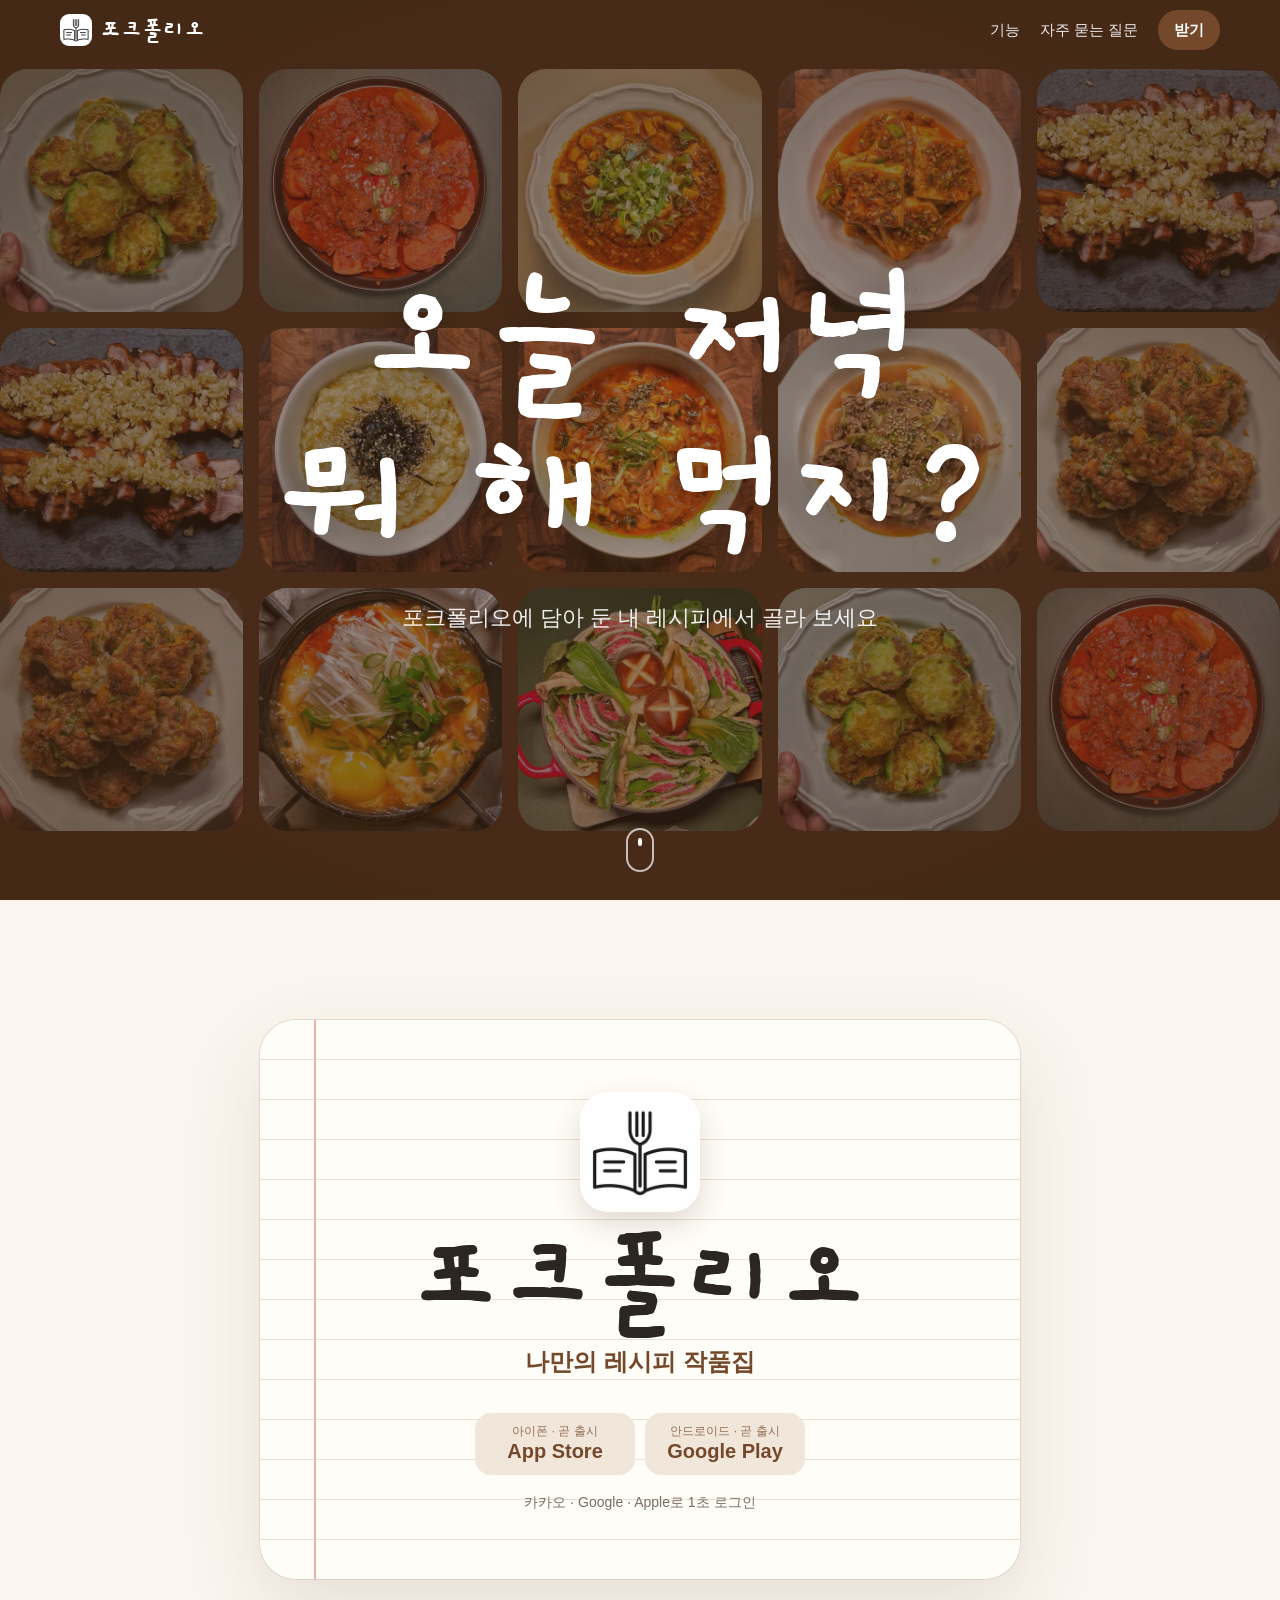
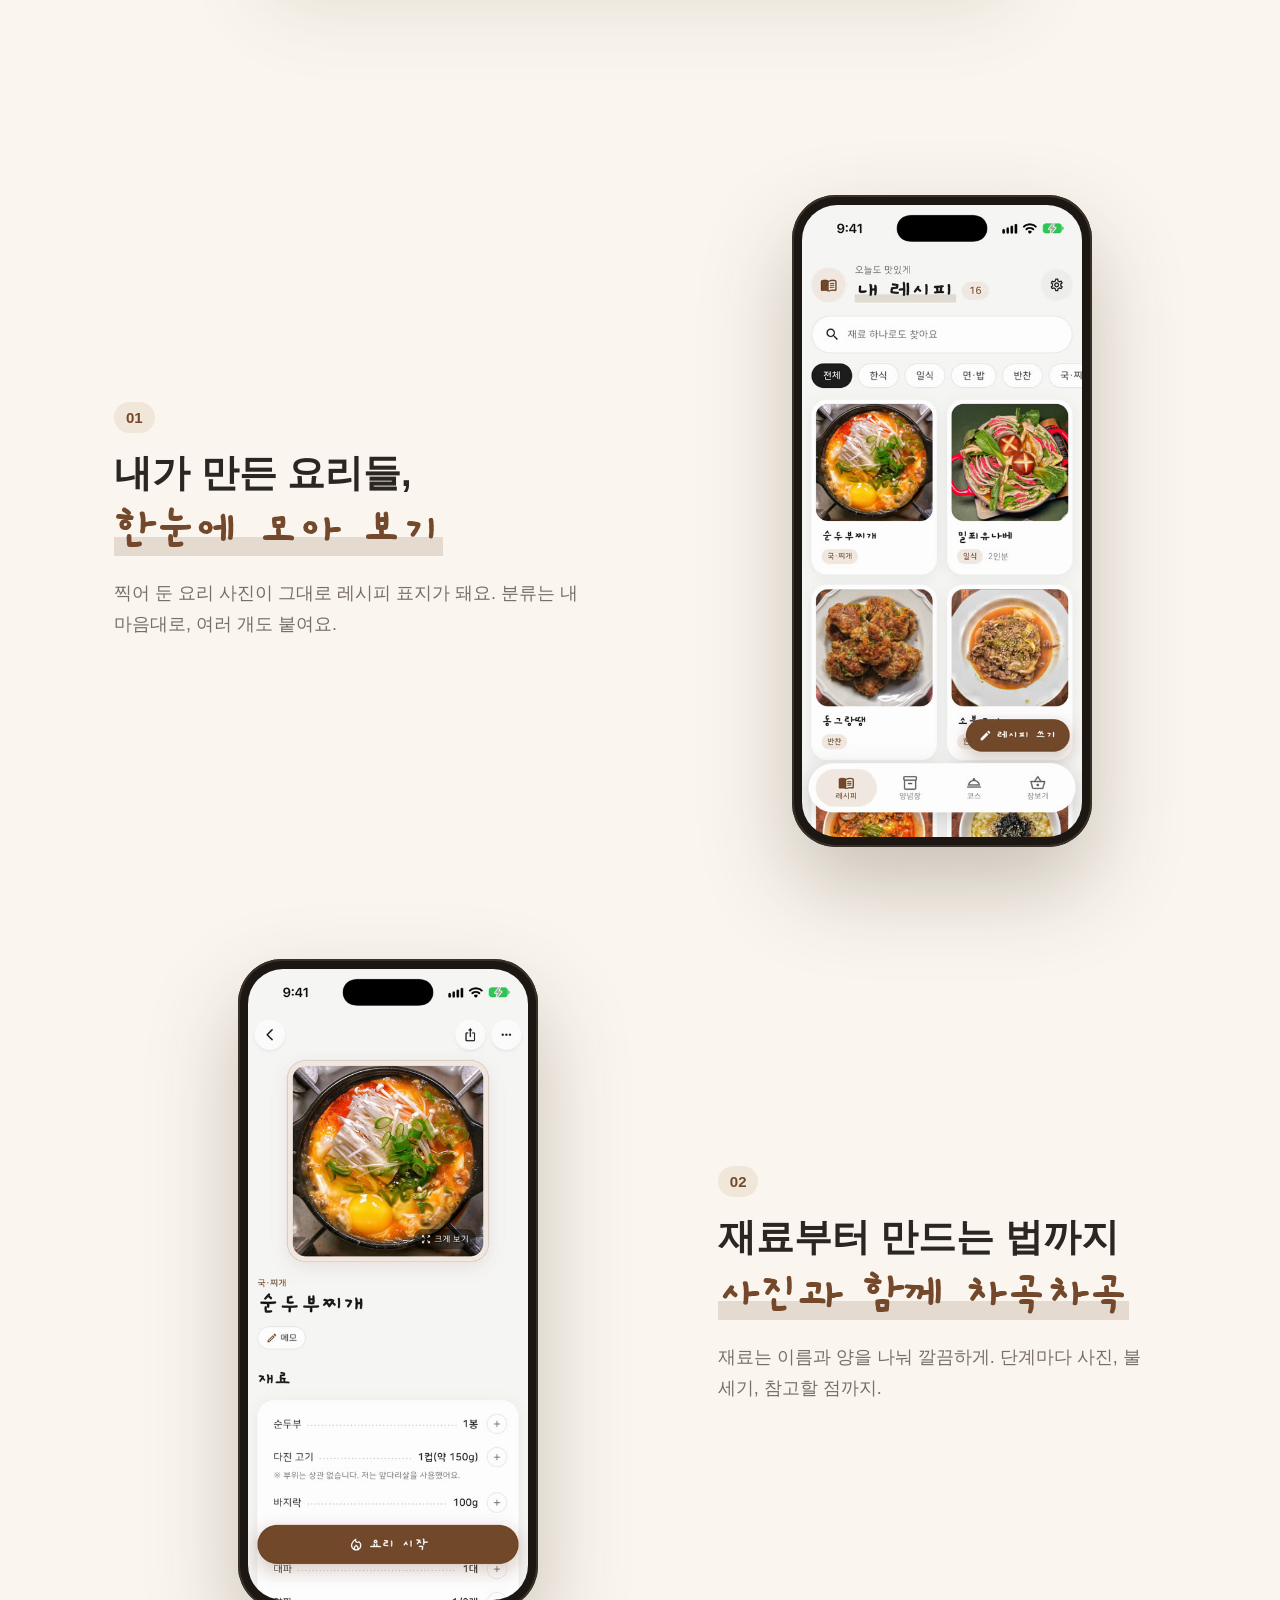
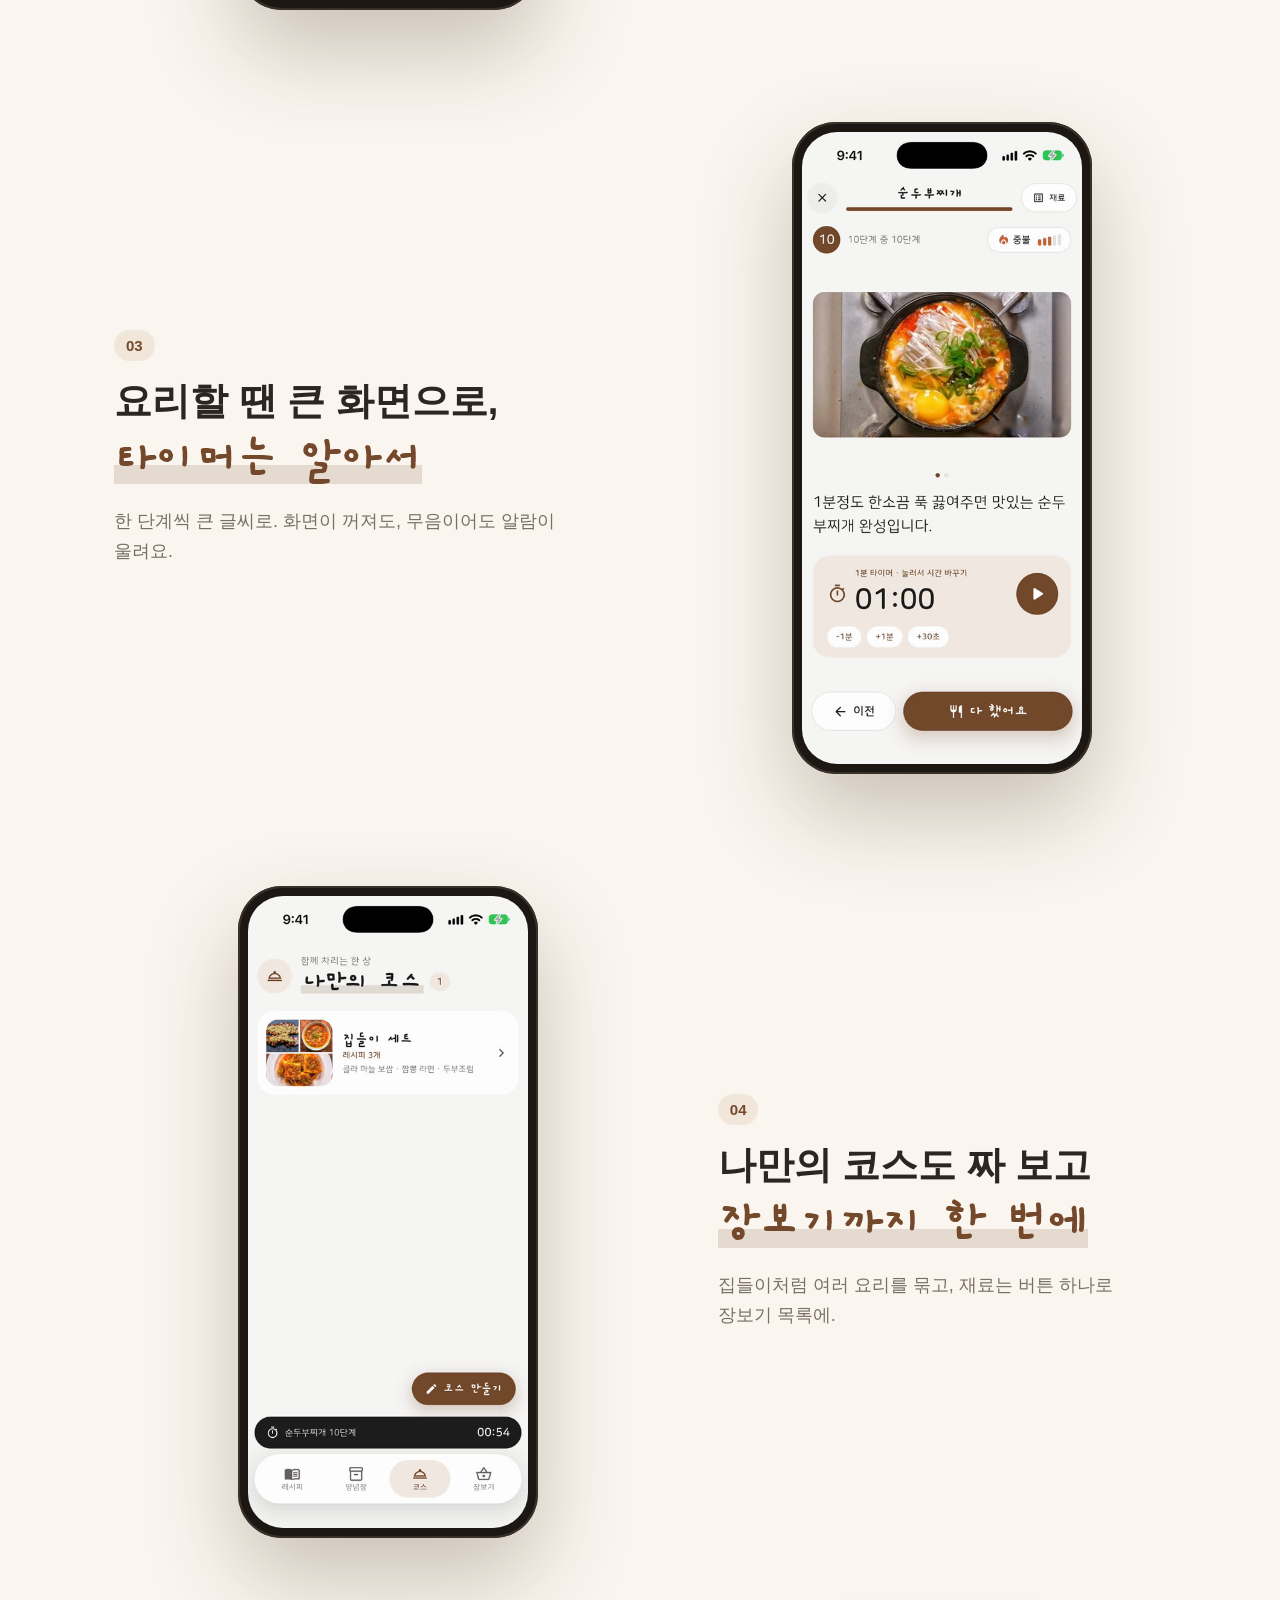
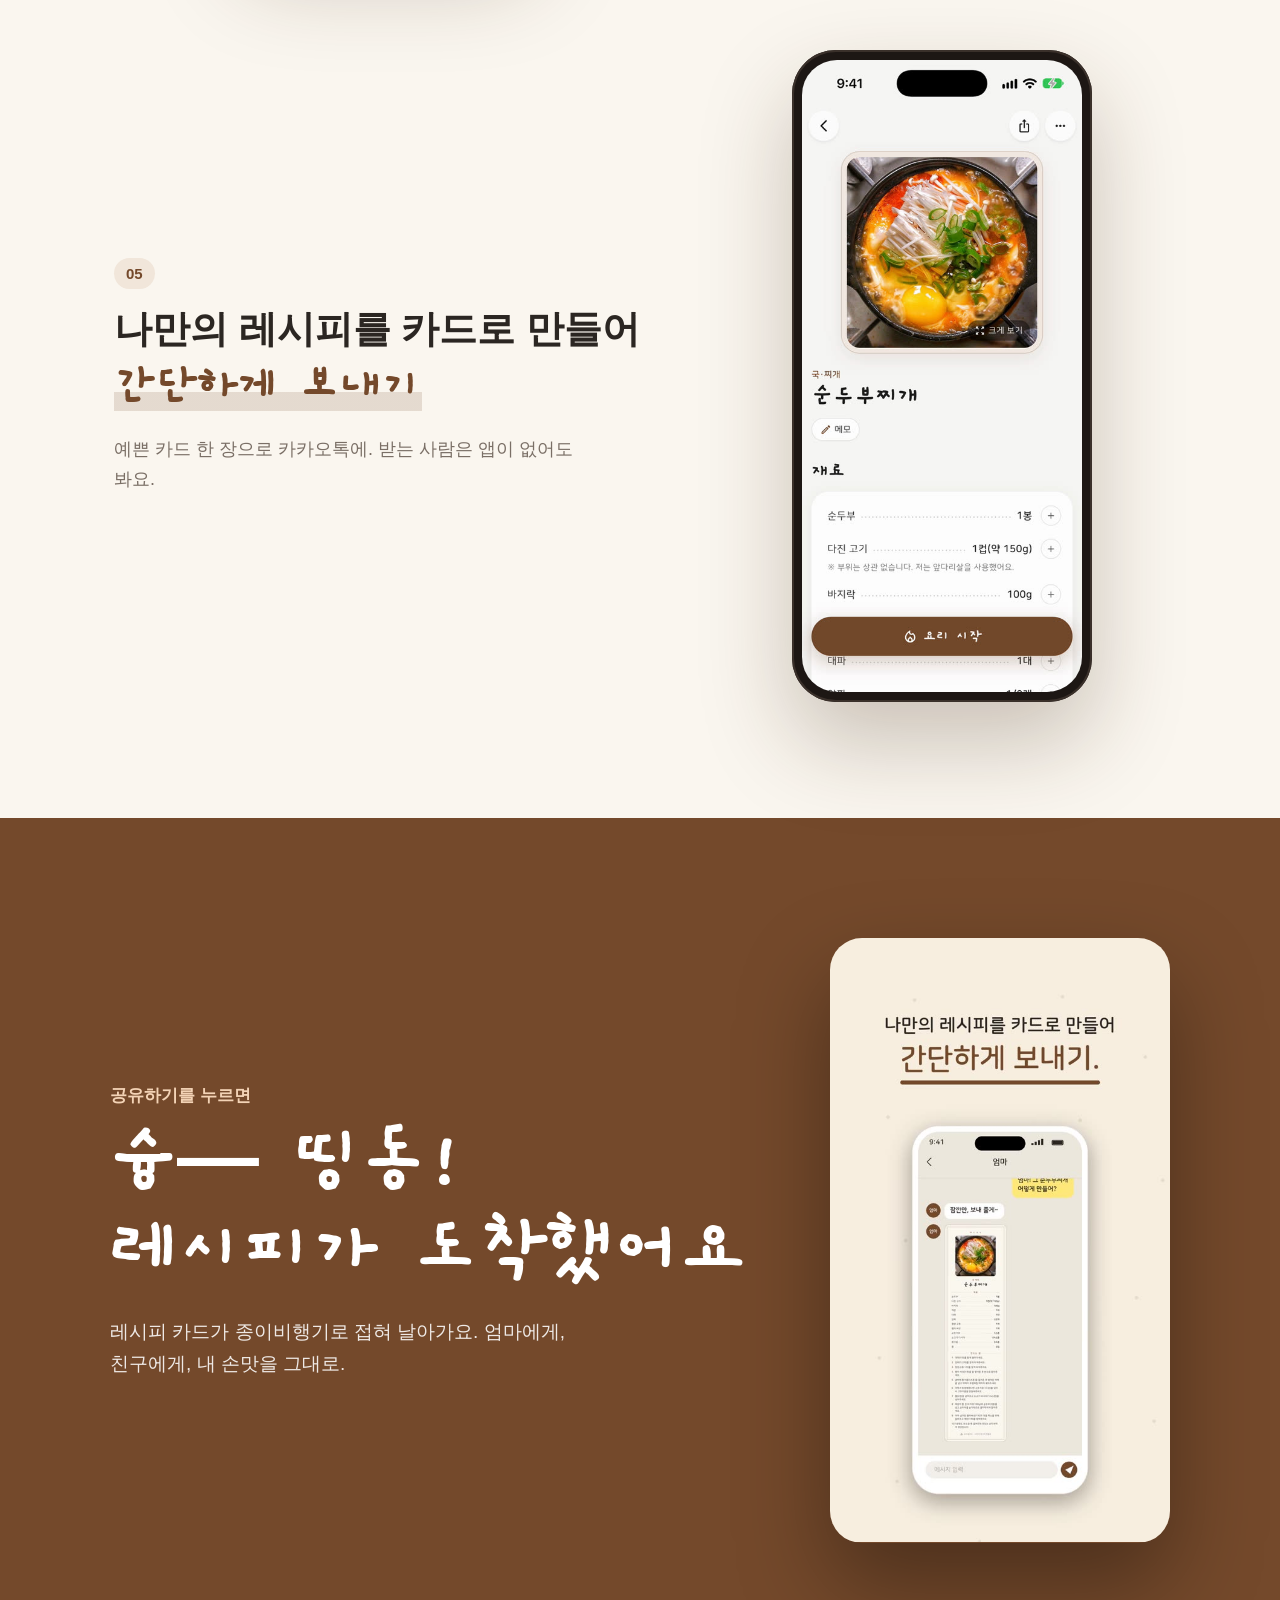
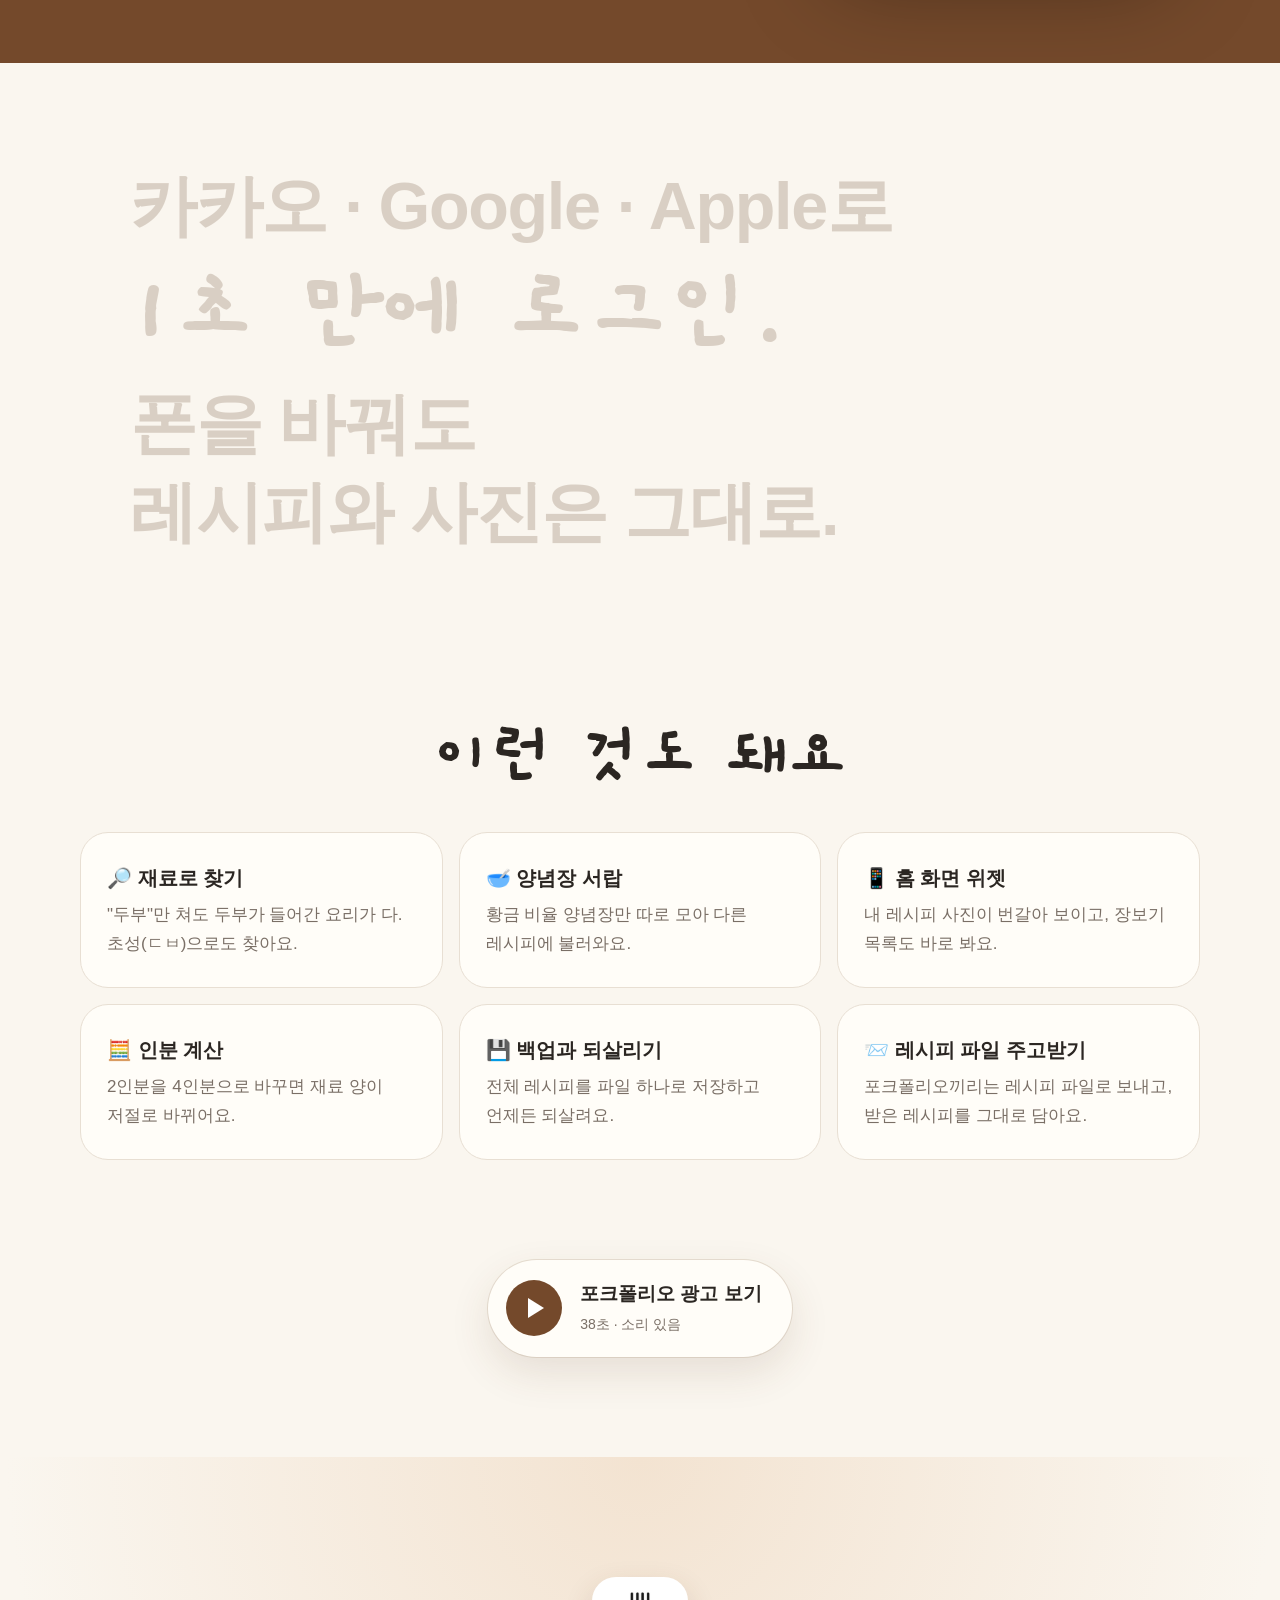
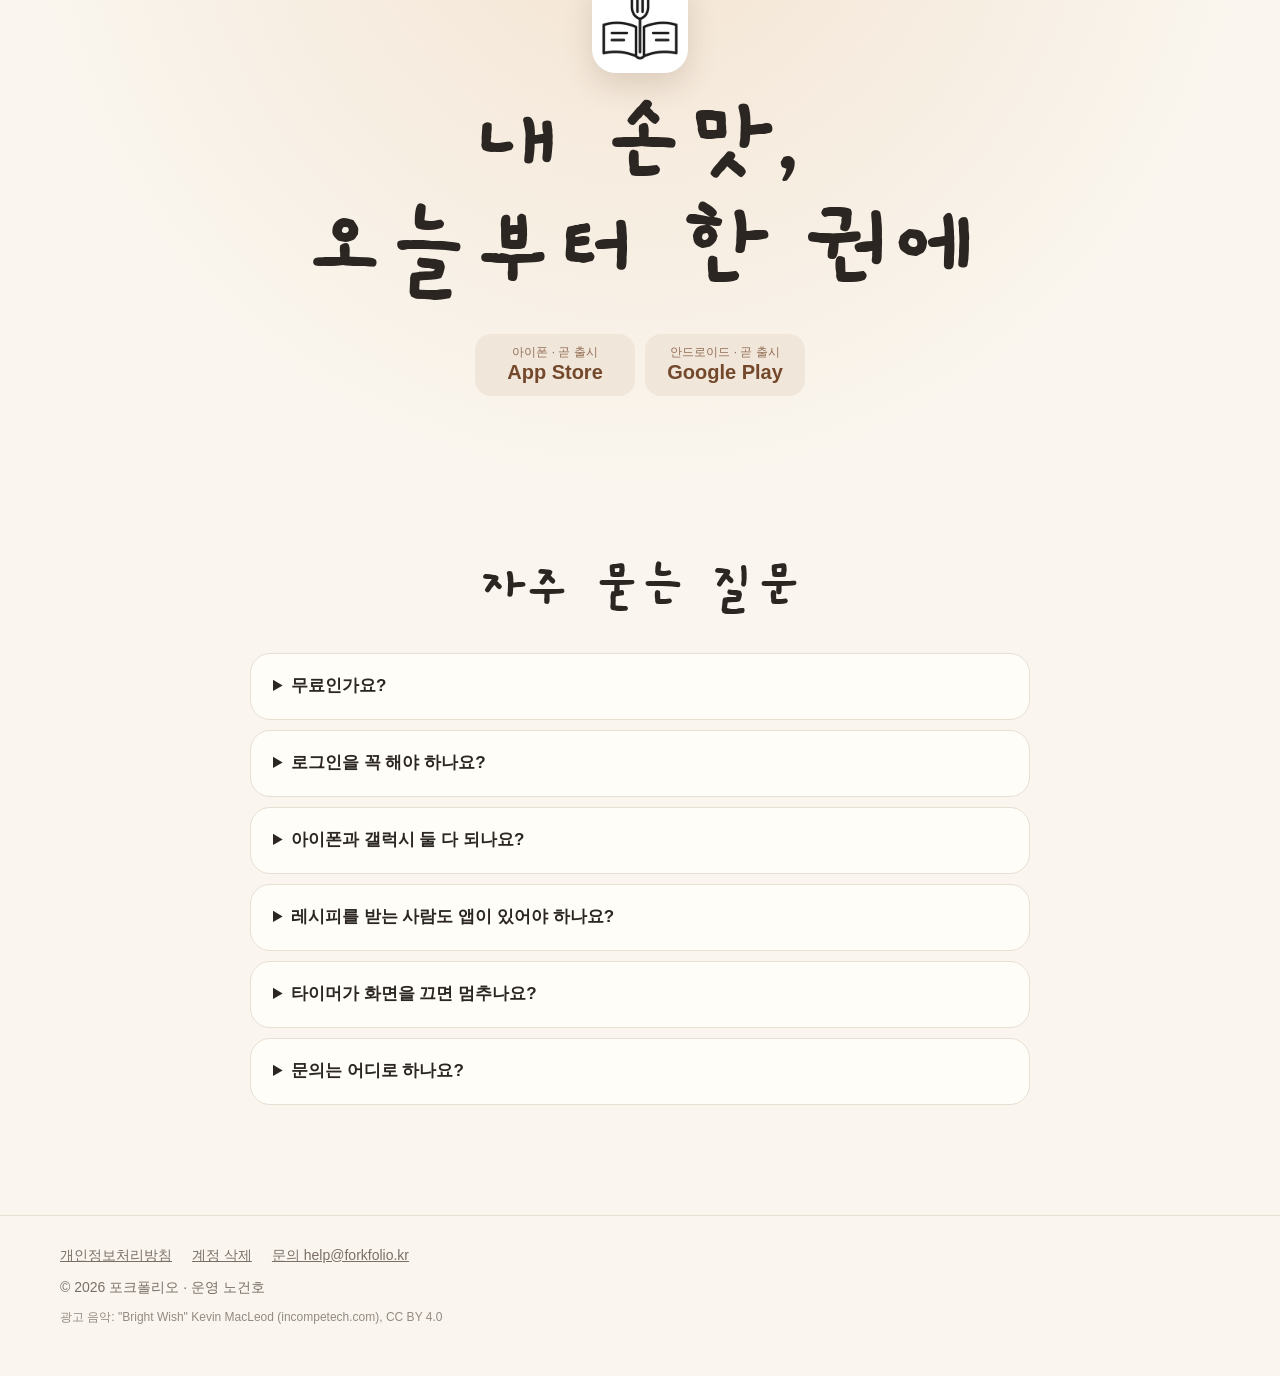
==== commit c6de69b0: "홈페이지: 로그인 버튼 모양 빼기, 무료 답변에서 광고 문구 빼기 Co-Authored-By: Claude Opus 5.5 <noreply@anthropic.com>" ====
--- a/index.html
+++ b/index.html
@@ -107,11 +107,6 @@
     <span>폰을 바꿔도</span>
     <span>레시피와 사진은 그대로.</span>
   </p>
-  <div class="logins reveal" aria-label="카카오, Google, Apple 로그인">
-    <span class="login kakao"><i aria-hidden="true">💬</i>카카오로 계속하기</span>
-    <span class="login google"><i aria-hidden="true"><svg viewBox="0 0 18 18" width="18" height="18"><path fill="#4285F4" d="M17.64 9.2c0-.64-.06-1.25-.16-1.84H9v3.48h4.84a4.14 4.14 0 0 1-1.8 2.72v2.26h2.92c1.7-1.57 2.68-3.88 2.68-6.62z"/><path fill="#34A853" d="M9 18c2.43 0 4.47-.8 5.96-2.18l-2.92-2.26c-.8.54-1.84.86-3.04.86-2.34 0-4.32-1.58-5.03-3.7H.96v2.33A9 9 0 0 0 9 18z"/><path fill="#FBBC05" d="M3.97 10.72a5.4 5.4 0 0 1 0-3.44V4.95H.96a9 9 0 0 0 0 8.1l3.01-2.33z"/><path fill="#EA4335" d="M9 3.58c1.32 0 2.5.45 3.44 1.35l2.58-2.58A9 9 0 0 0 .96 4.95l3.01 2.33C4.68 5.16 6.66 3.58 9 3.58z"/></svg></i>Google 계정으로 계속하기</span>
-    <span class="login apple">Apple로 계속하기</span>
-  </div>
 </section>
 
 <!-- ⑥ 작은 기능 카드 -->
@@ -146,7 +141,7 @@
 
 <section class="faq" id="faq">
   <h2 class="sec-title">자주 묻는 질문</h2>
-  <details><summary>무료인가요?</summary><p>네, 무료로 받아서 쓸 수 있어요. 화면 아래에 글자 한 줄 광고가 나와요.</p></details>
+  <details><summary>무료인가요?</summary><p>네, 무료로 받아서 쓸 수 있어요.</p></details>
   <details><summary>로그인을 꼭 해야 하나요?</summary><p>꼭 하지 않아도 돼요. 카카오·Google·Apple로 1초 만에 로그인하면 레시피와 사진이 서버에 보관돼서, 폰을 바꾸거나 앱을 다시 설치해도 그대로 돌아와요.</p></details>
   <details><summary>아이폰과 갤럭시 둘 다 되나요?</summary><p>네. 아이폰(iOS 17 이상)과 안드로이드 폰(Android 7.0 이상)에서 쓸 수 있어요. 같은 계정으로 로그인하면 두 폰에서 같은 레시피를 봐요.</p></details>
   <details><summary>레시피를 받는 사람도 앱이 있어야 하나요?</summary><p>레시피 카드는 사진처럼 보내져서 앱이 없어도 볼 수 있어요. 레시피 파일로 받으면 포크폴리오에 그대로 담을 수 있어요.</p></details>
--- a/home.css
+++ b/home.css
@@ -124,15 +124,6 @@
 .fill-text span.big { font-family: "Gaegu", sans-serif; font-size: 1.55em; line-height: 1.15; margin: 4px 0 8px; }
 .fill-text span.big { background: linear-gradient(90deg, var(--soy) var(--f, 0%), #d9cfc4 var(--f, 0%)); -webkit-background-clip: text; background-clip: text; }
 
-/* 1초 로그인 버튼 모양 (각 회사 버튼 색) */
-.logins { max-width: 1060px; margin: 36px auto 0; padding: 0 20px; display: flex; flex-wrap: wrap; gap: 12px; }
-.login { display: inline-flex; align-items: center; gap: 10px; height: 54px; padding: 0 26px; border-radius: 999px; font-weight: 800; font-size: 16px; box-shadow: 0 10px 26px rgba(60, 35, 15, .1); }
-.login i { font-style: normal; display: inline-flex; }
-.login.kakao { background: #fee500; color: rgba(0, 0, 0, .85); }
-.login.google { background: #fff; color: #1f1f1f; border: 1px solid #747775; font-family: Roboto, -apple-system, sans-serif; font-weight: 500; }
-.login.apple { background: #000; color: #fff; font-family: -apple-system, BlinkMacSystemFont, sans-serif; font-weight: 600; }
-@media (max-width: 560px) { .logins { flex-direction: column; align-items: stretch; } .login { justify-content: center; } }
-
 /* ─── ⑥ 작은 기능 카드 ─── */
 .more { max-width: 1160px; margin: 0 auto; padding: 40px 20px 100px; }
 .sec-title { font-size: clamp(44px, 6vw, 72px); text-align: center; margin: 0 0 36px; line-height: 1.1; }
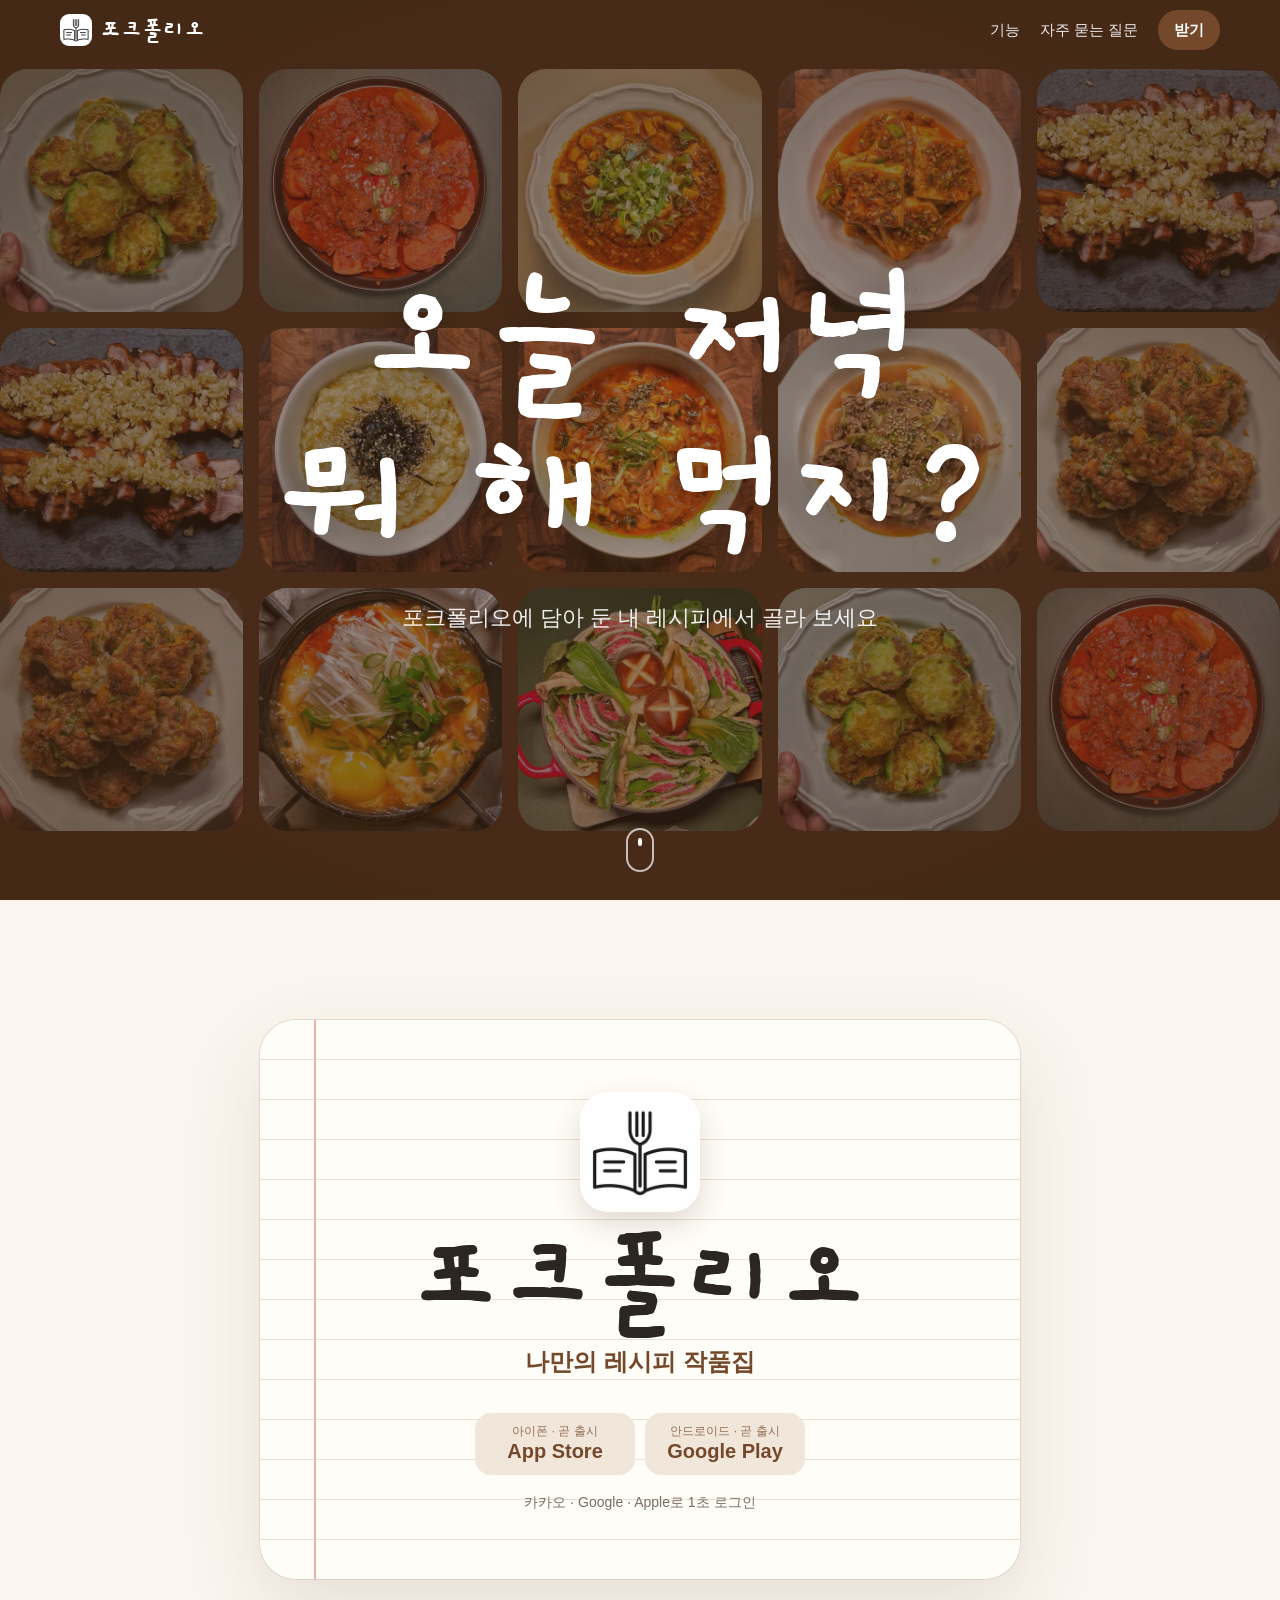
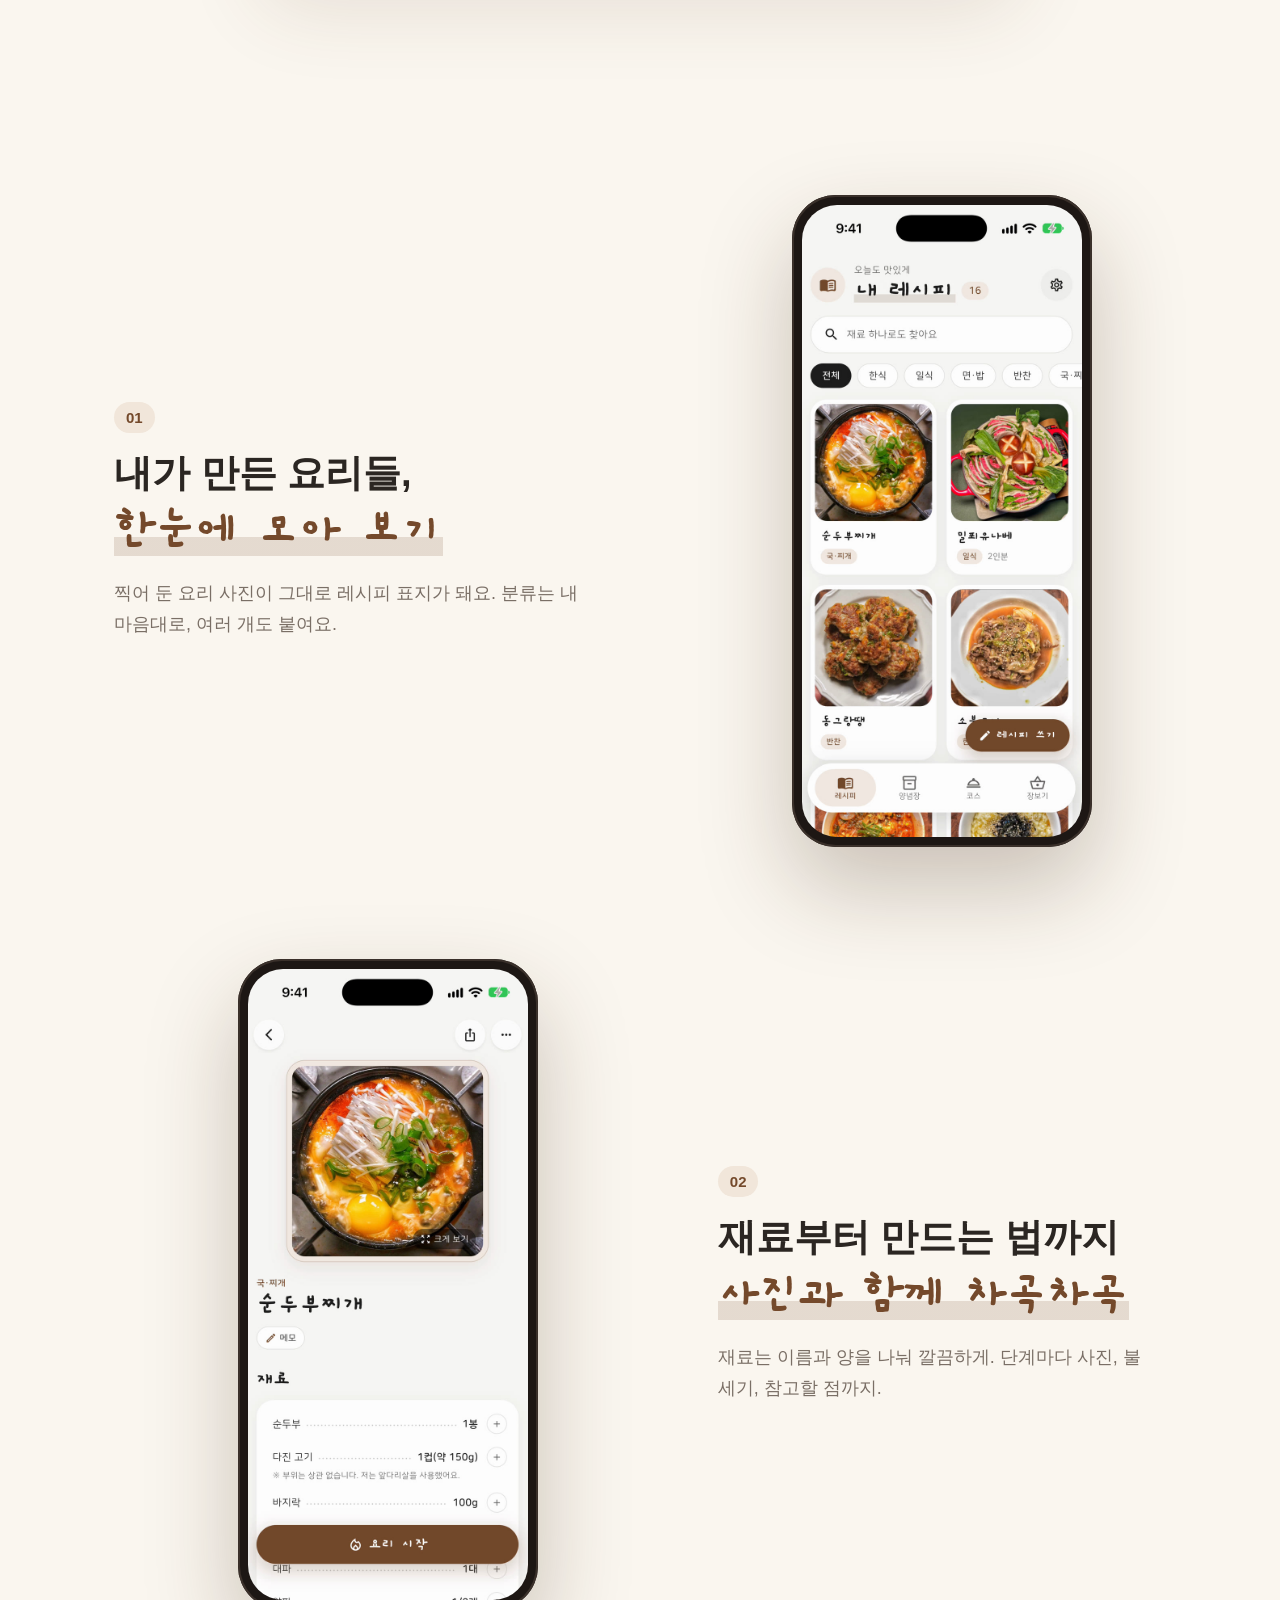
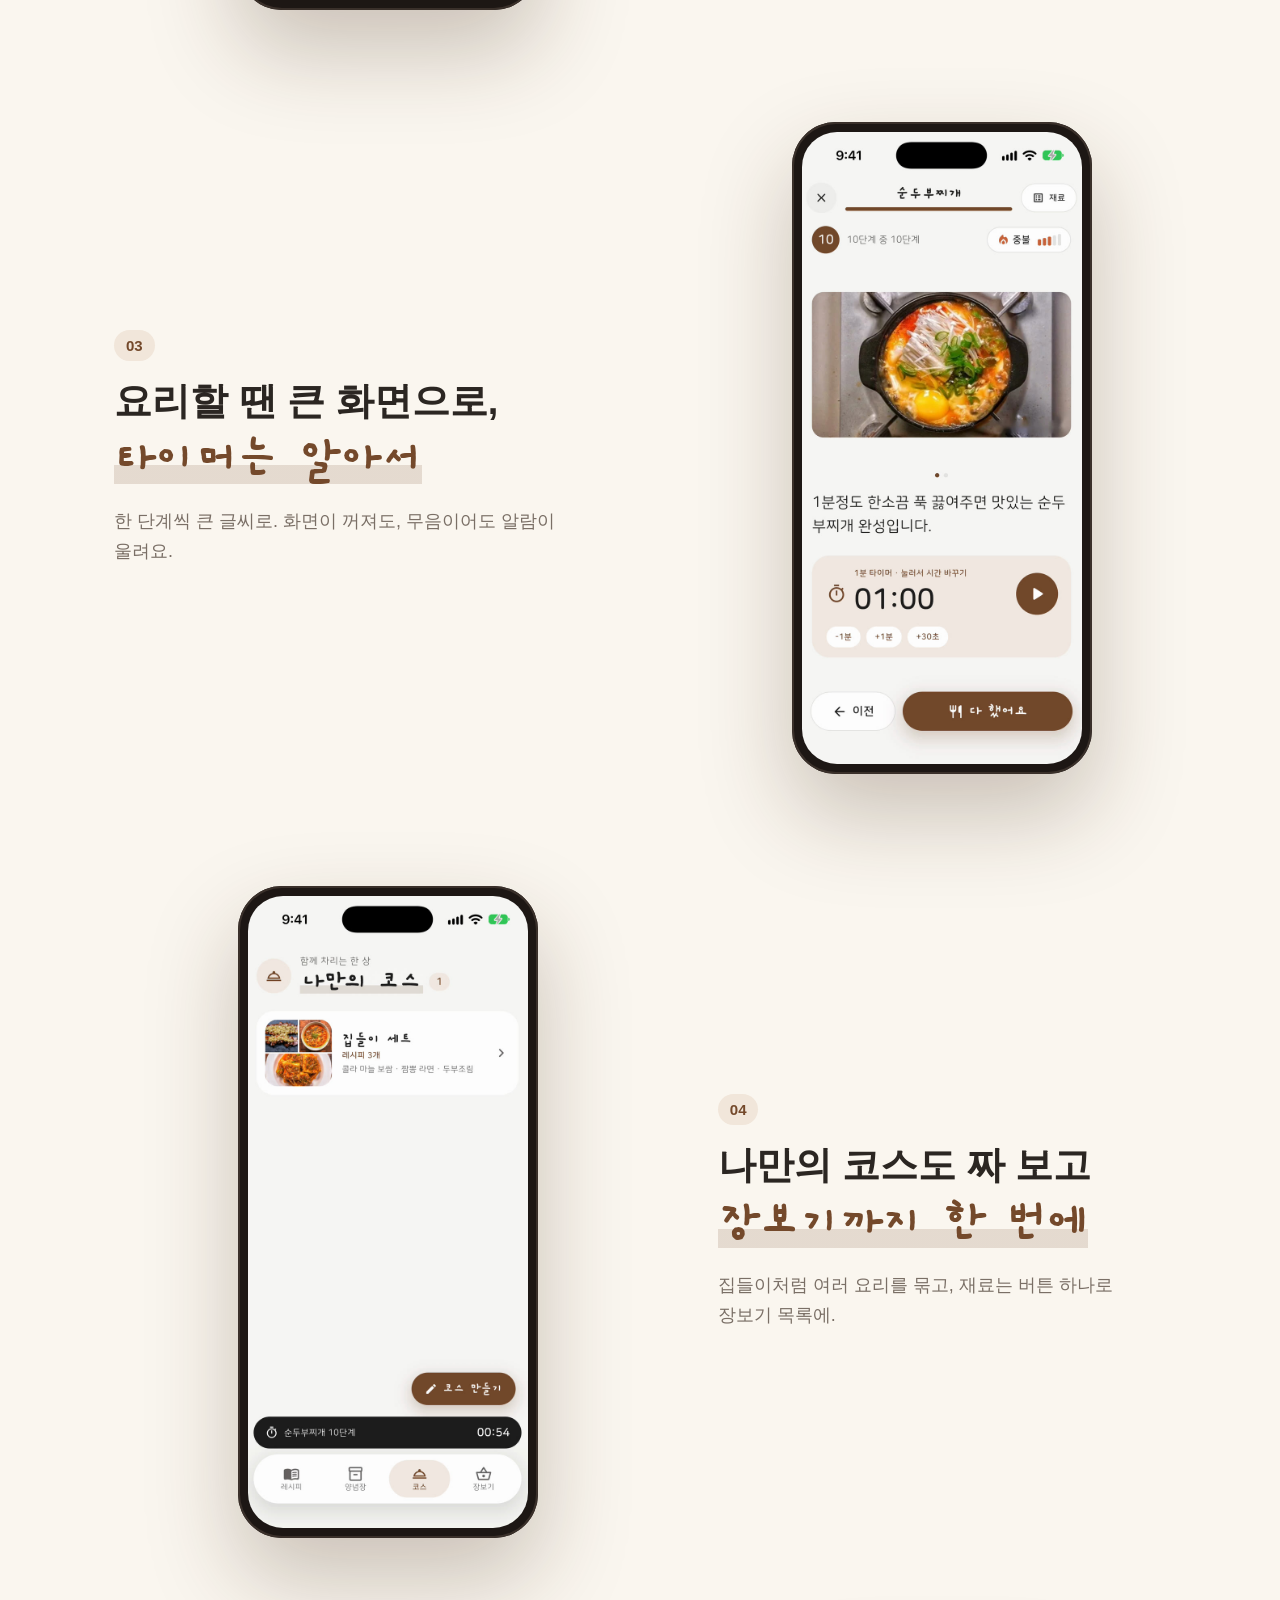
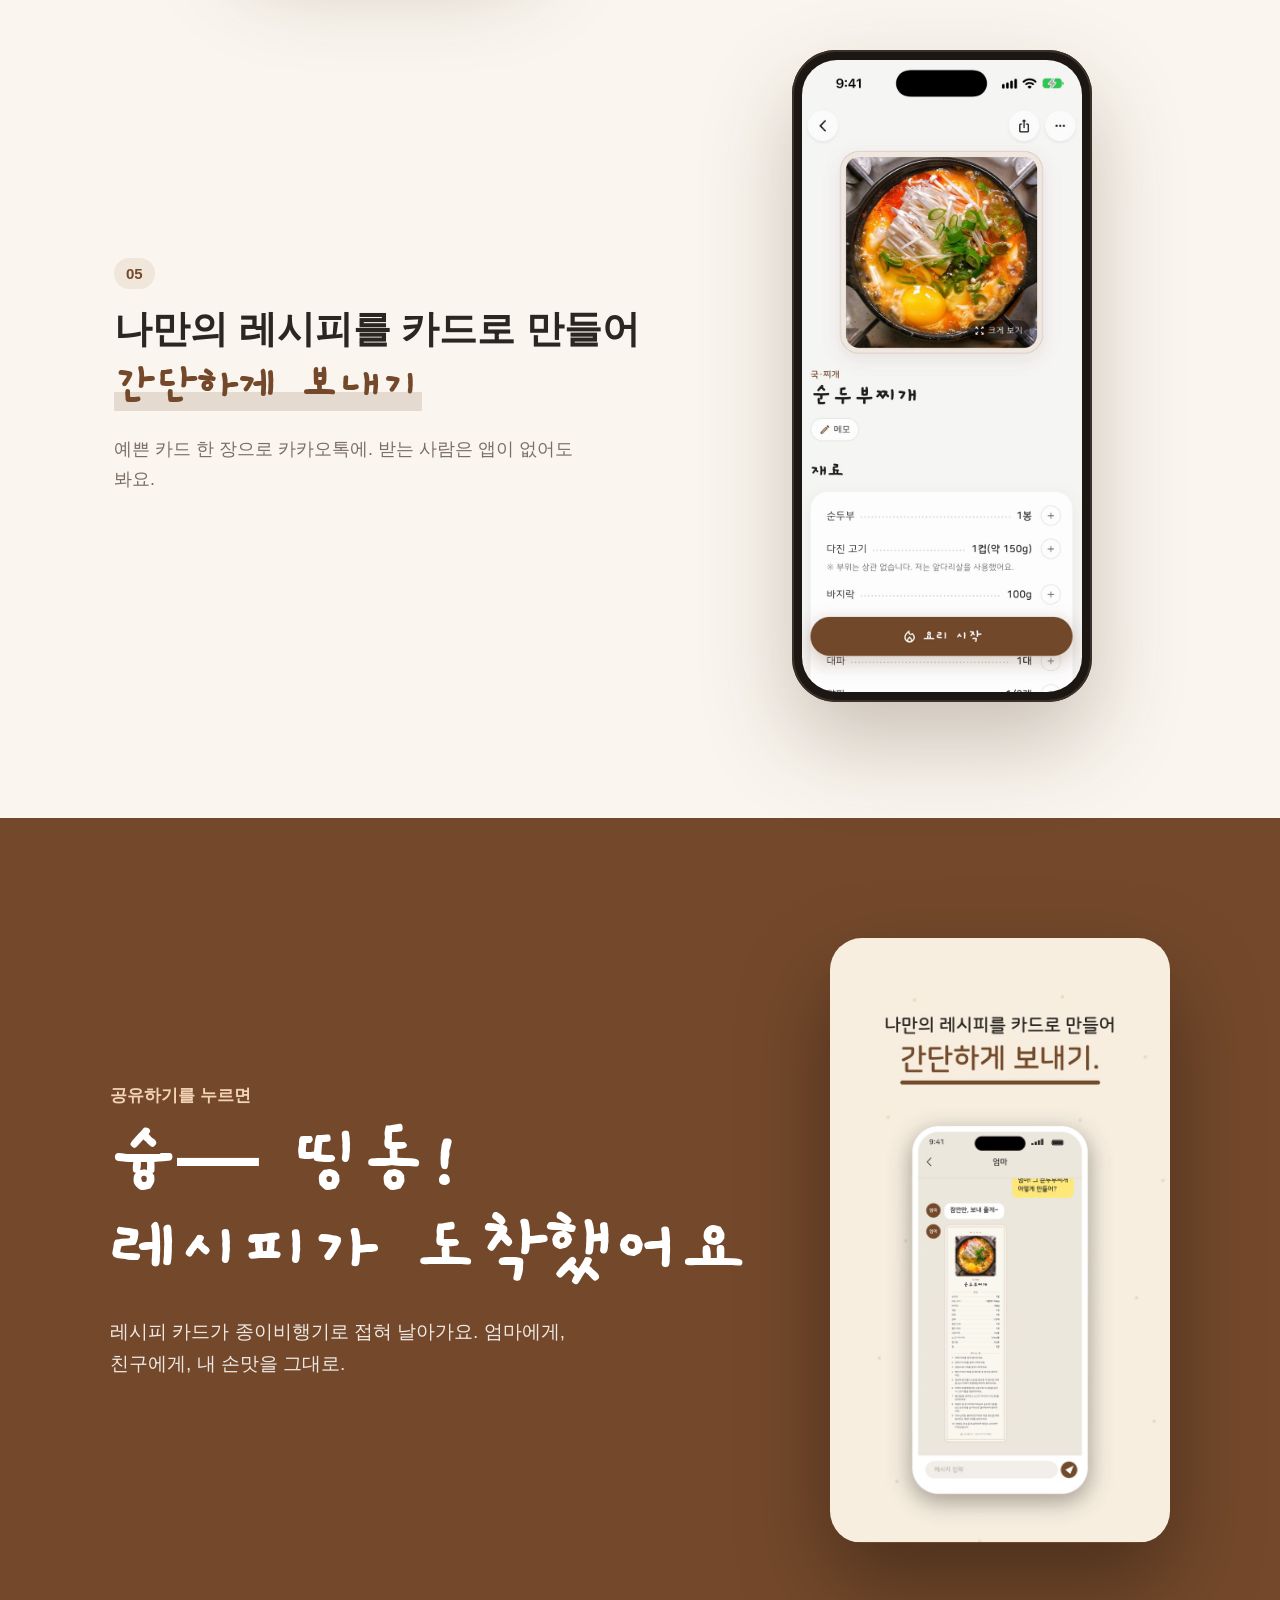
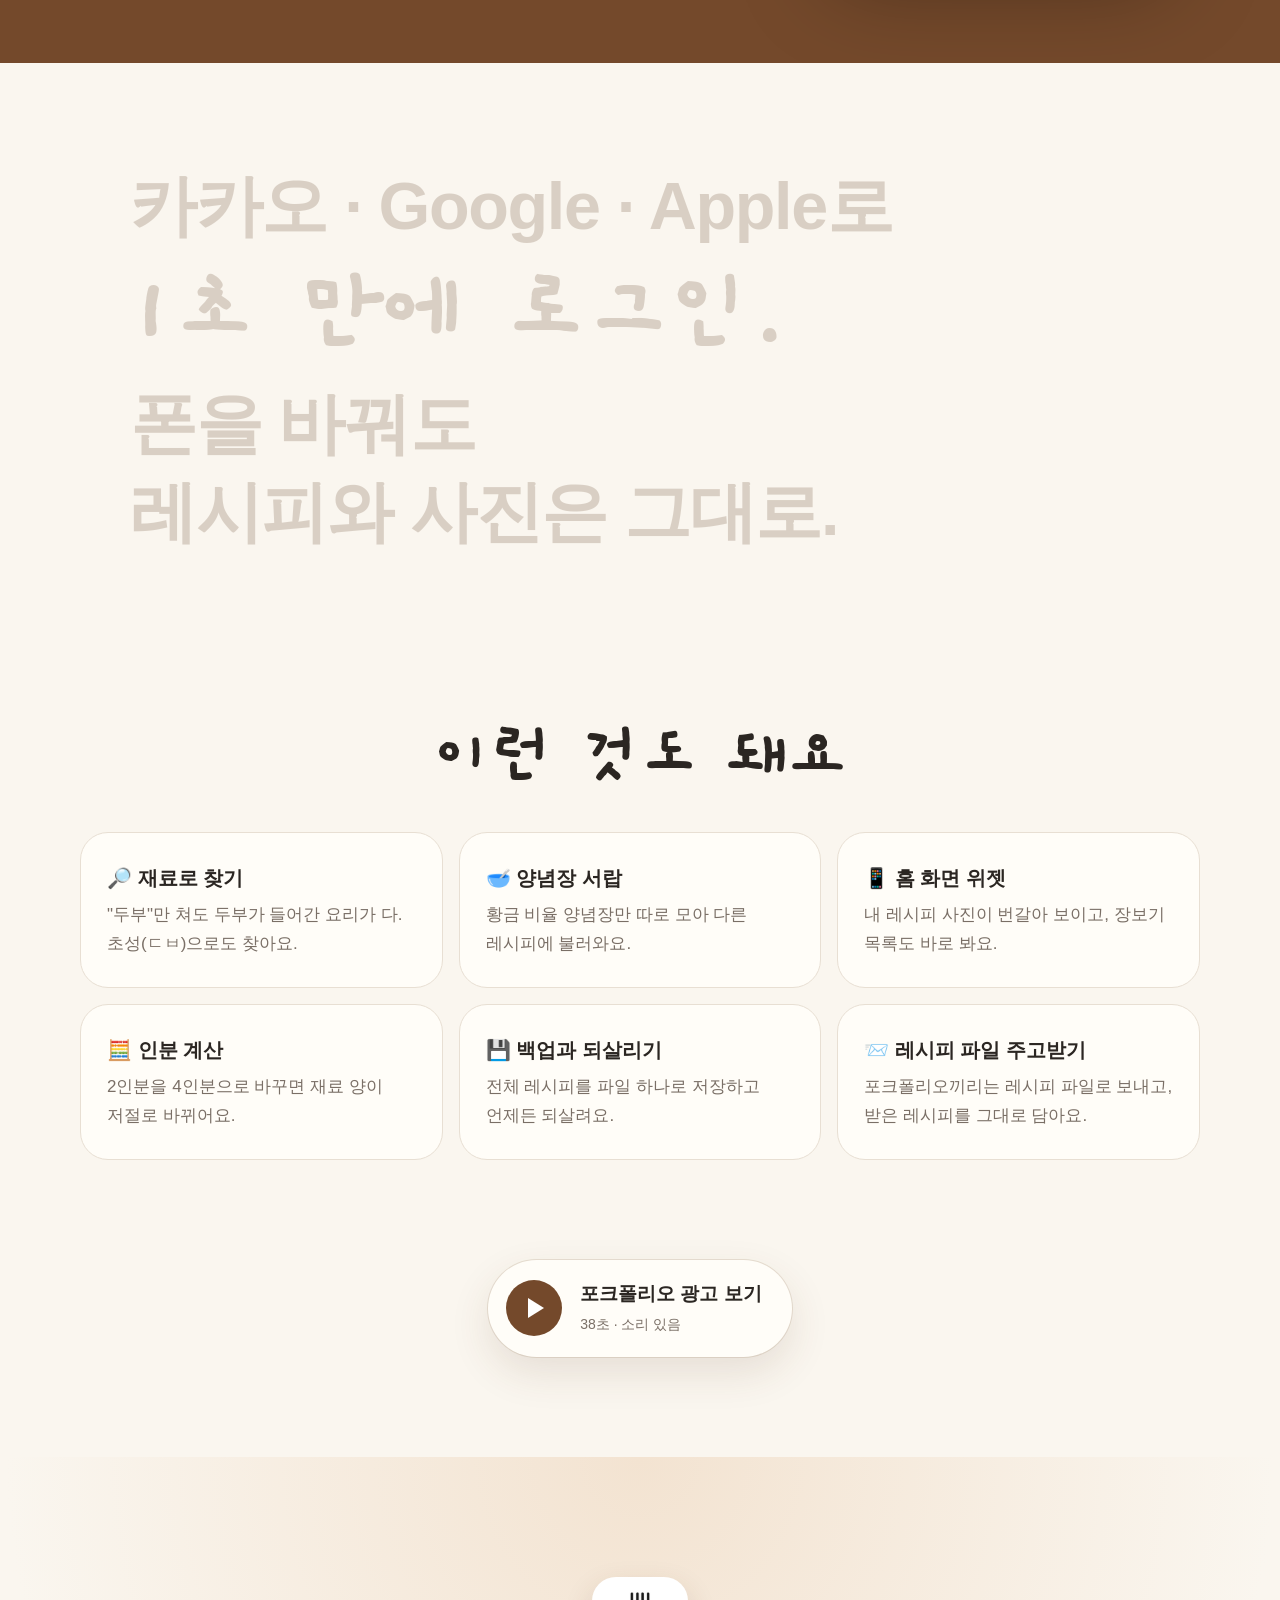
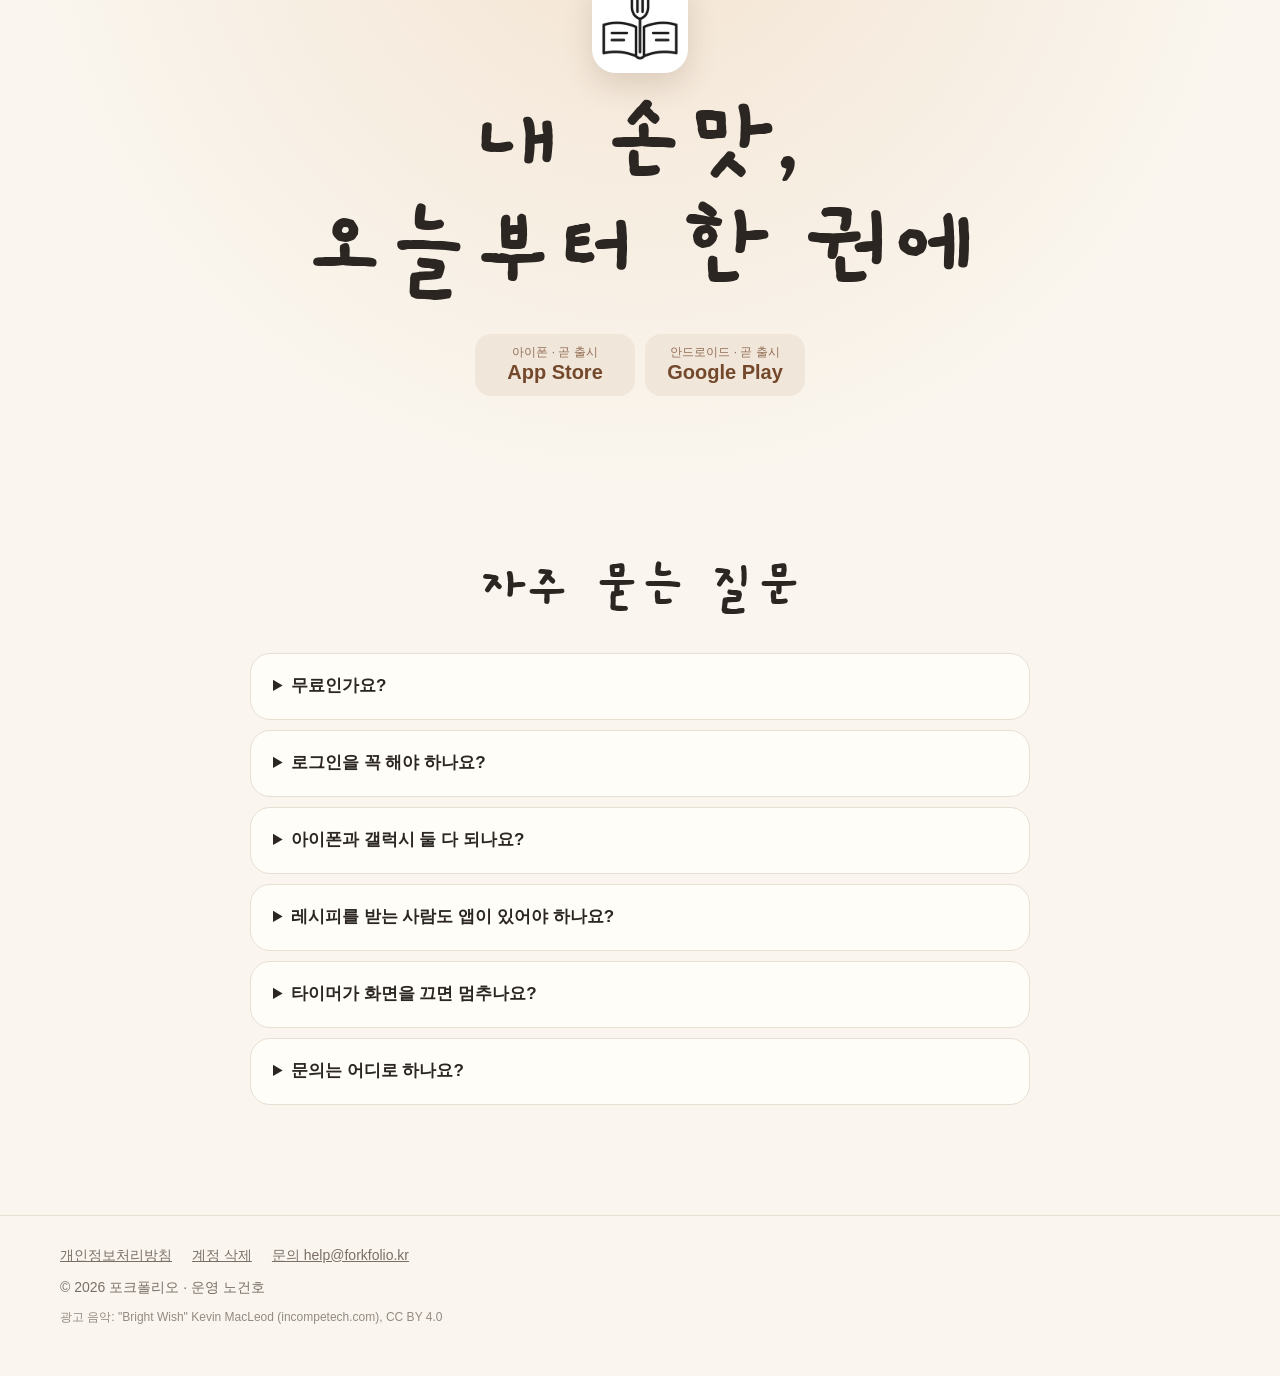
==== commit 07b096b8: "홈페이지: 영상 화질 올리기(원본에서 가로 720), 링크 미리보기 그림·설명 문구 정리 Co-Authored-By: Claude Opus 5.5 <noreply@anthropic" ====
--- a/index.html
+++ b/index.html
@@ -9,7 +9,7 @@
 <meta property="og:type" content="website">
 <meta property="og:url" content="https://forkfolio.kr/">
 <meta property="og:title" content="포크폴리오 · 나만의 레시피 작품집">
-<meta property="og:description" content="모으고 · 요리하고 · 장보고 · 보내고. 내 손맛을 한 권에 담는 레시피북 앱">
+<meta property="og:description" content="내 손맛을 한 권에 담는 나만의 레시피 작품집">
 <meta property="og:image" content="https://forkfolio.kr/img/og.png">
 <meta name="twitter:card" content="summary_large_image">
 <meta name="theme-color" content="#faf6ef">
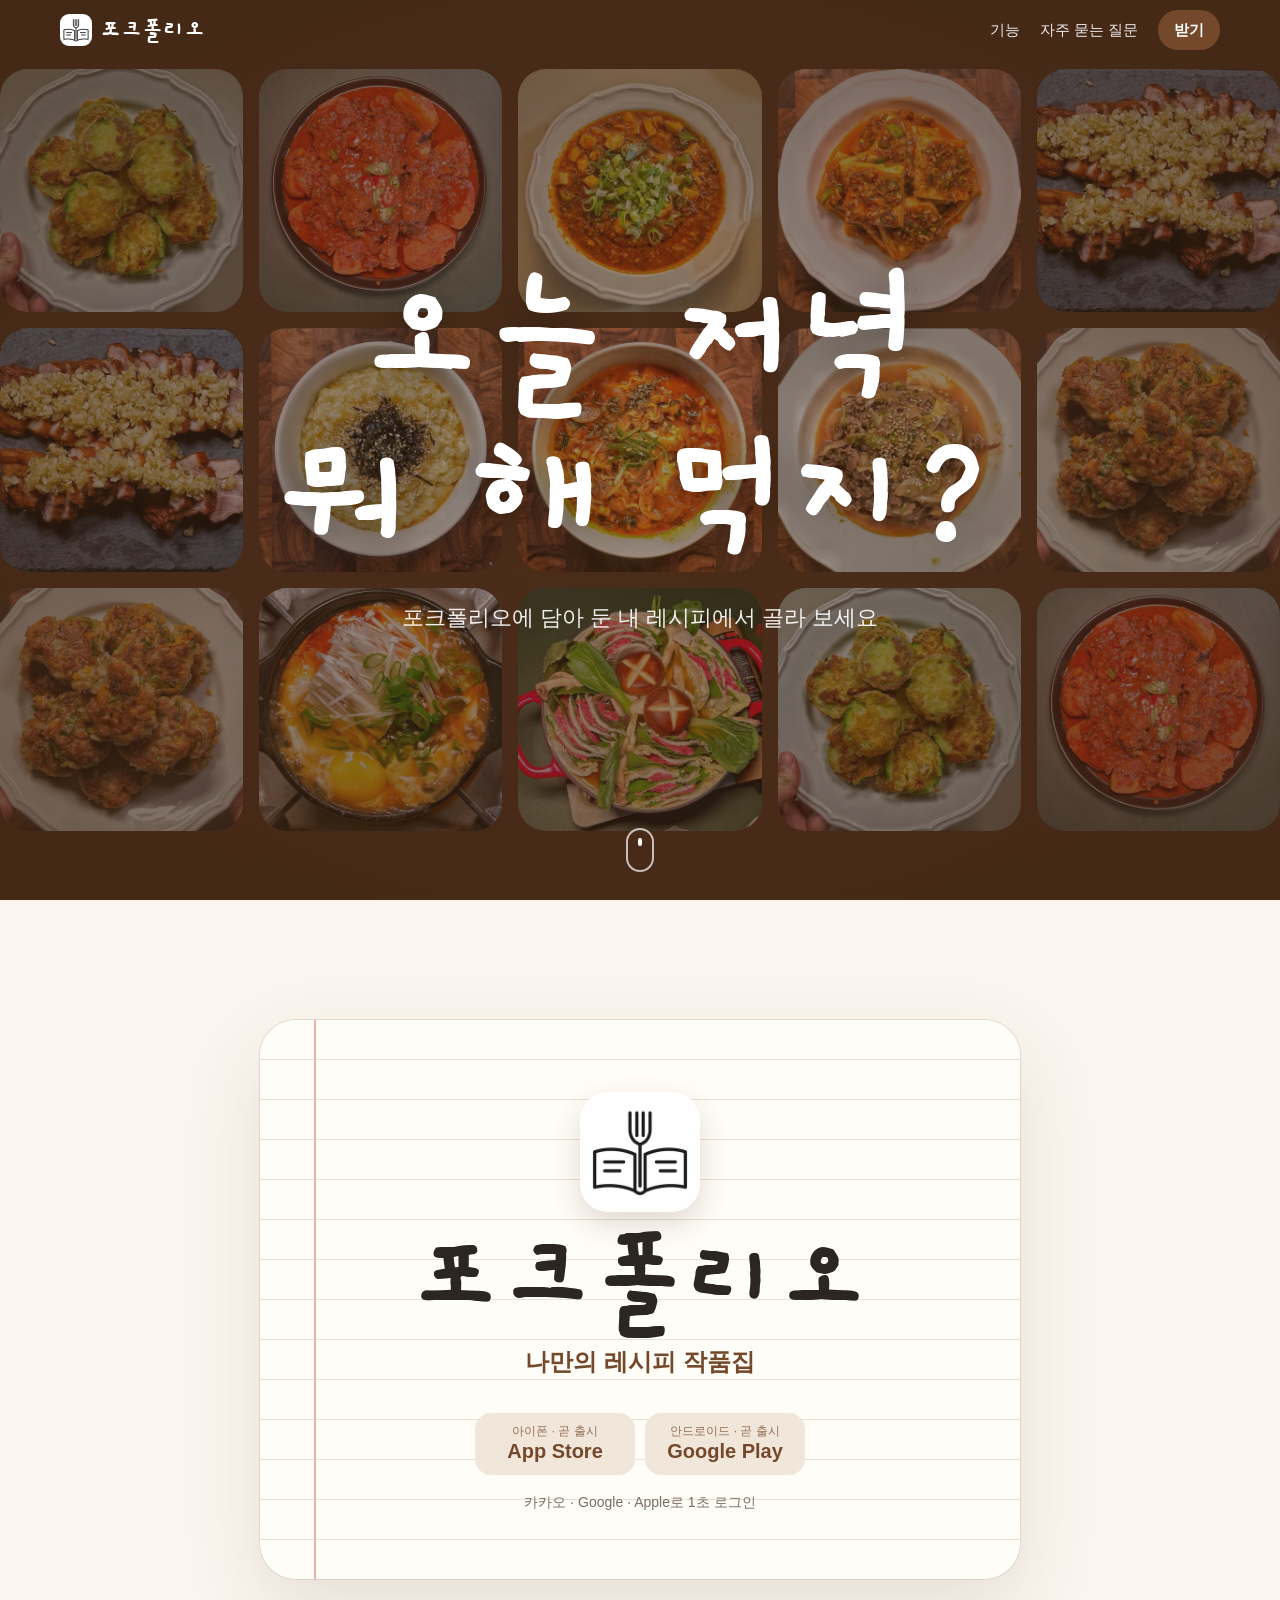
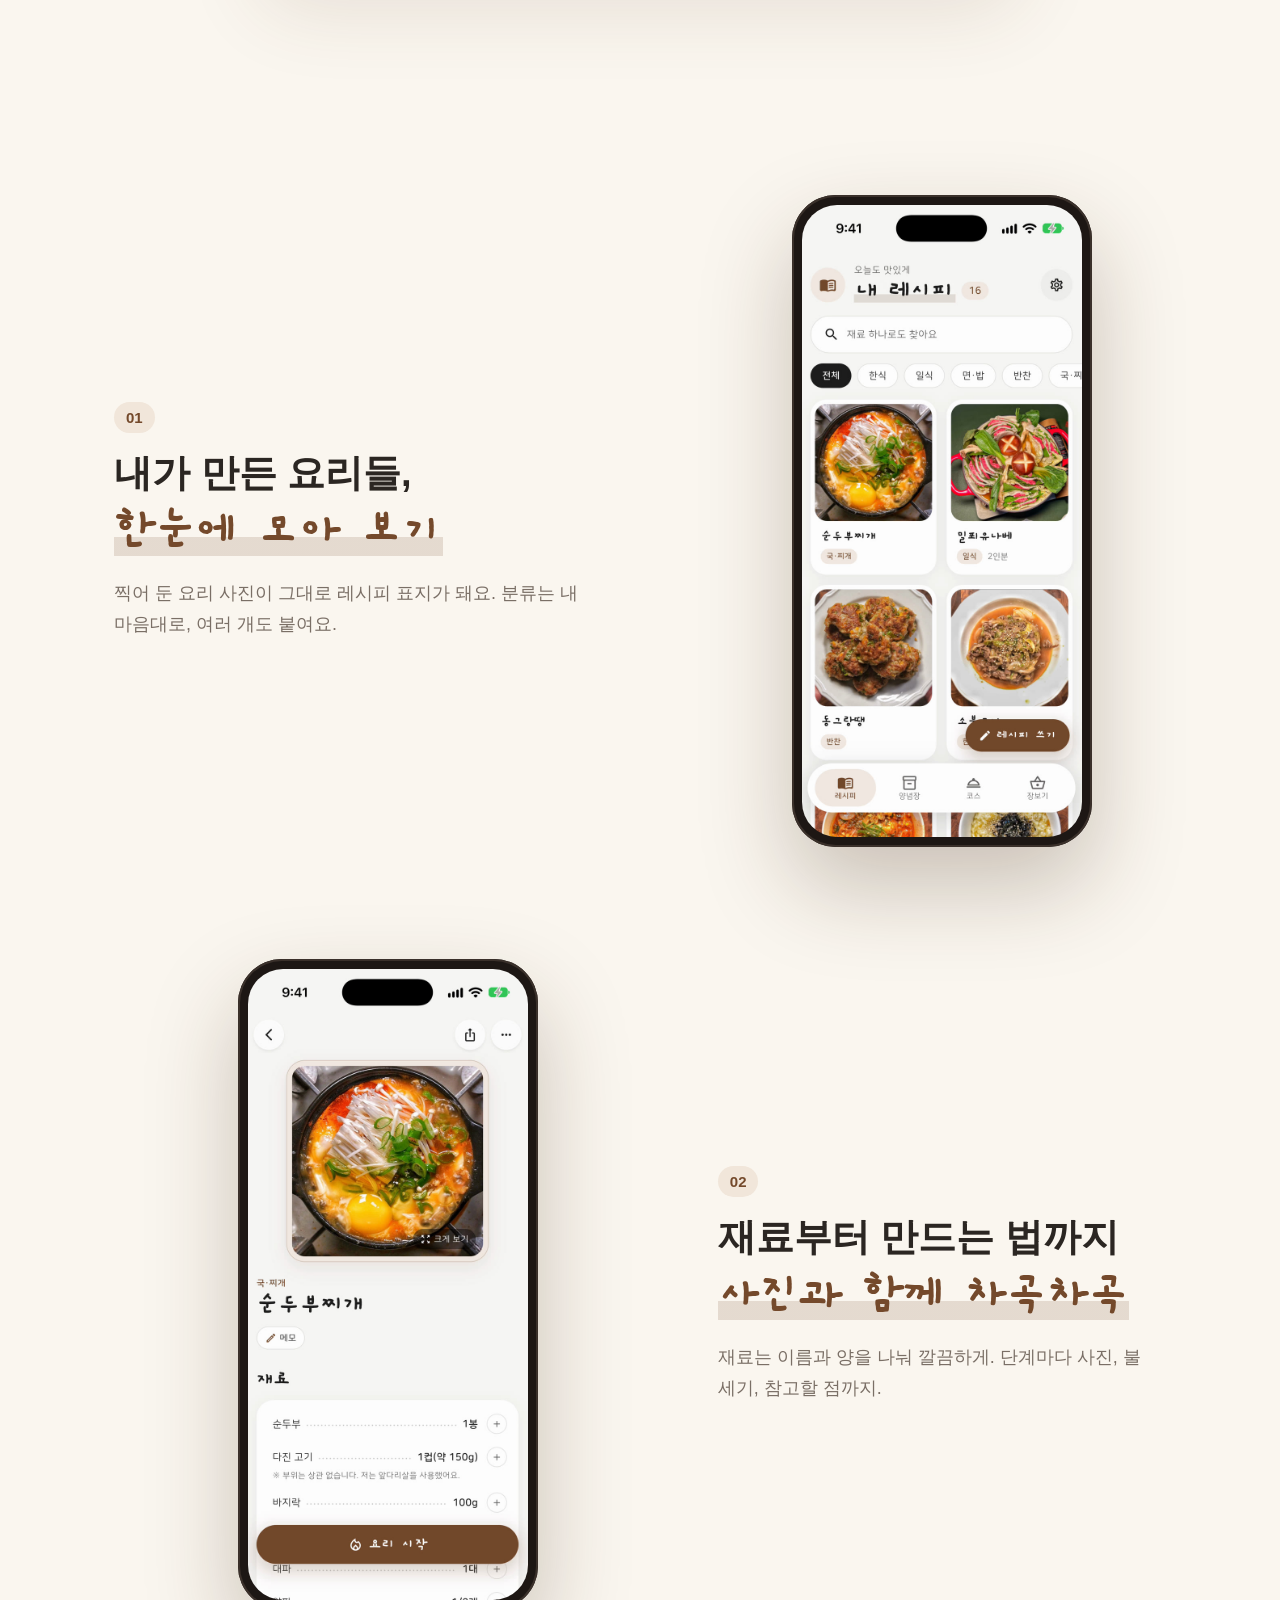
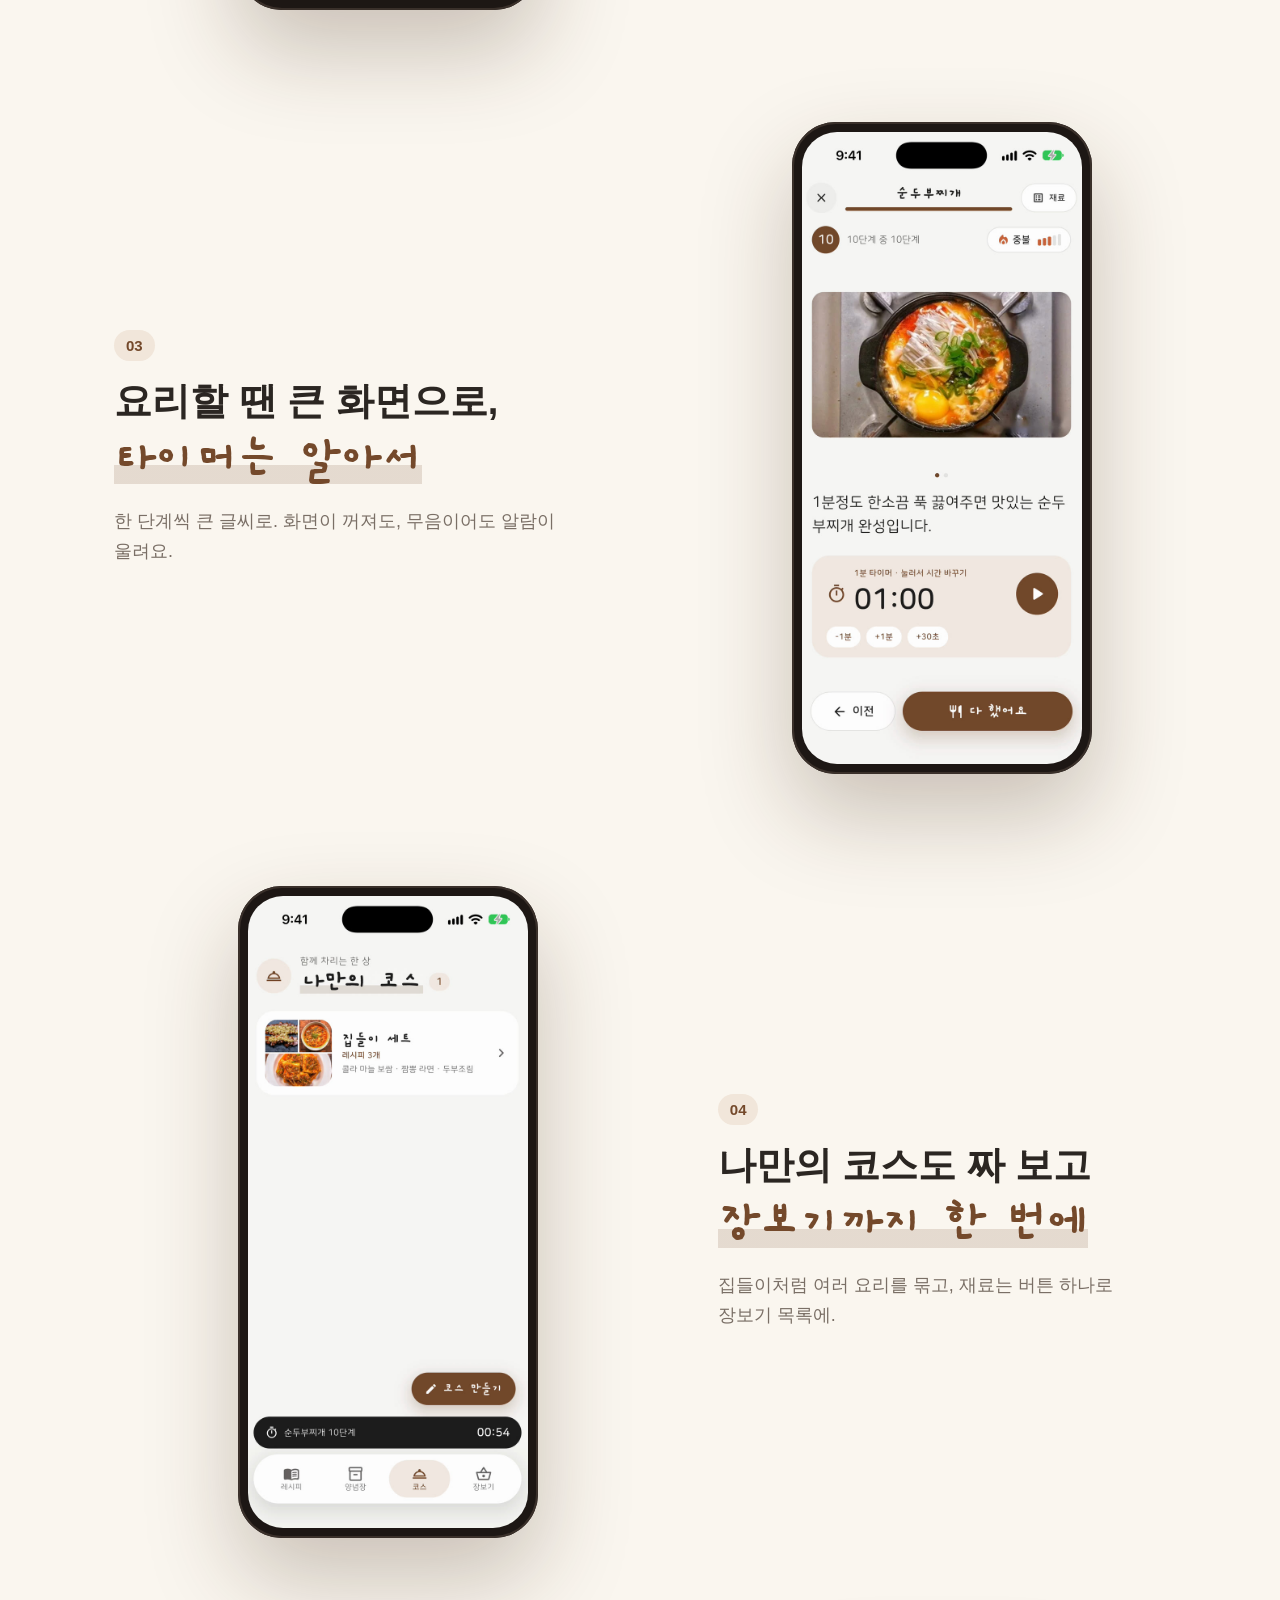
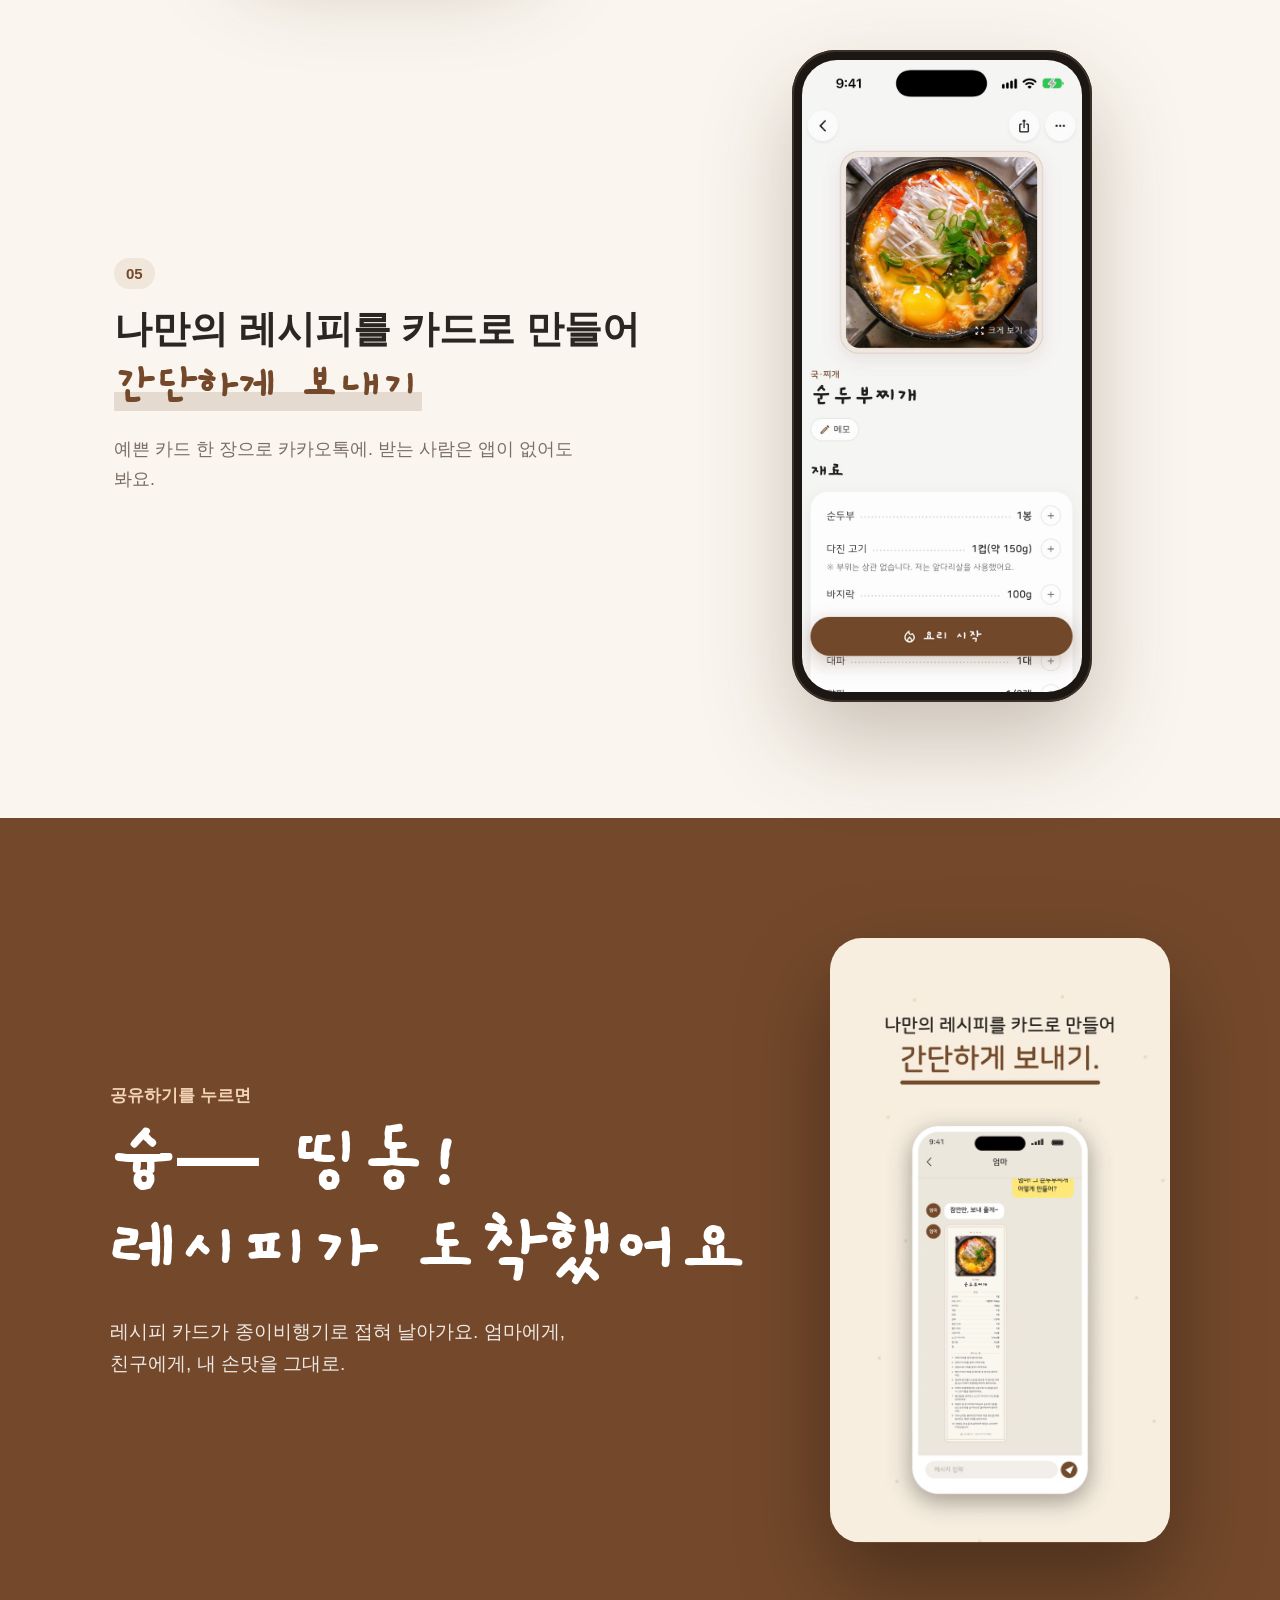
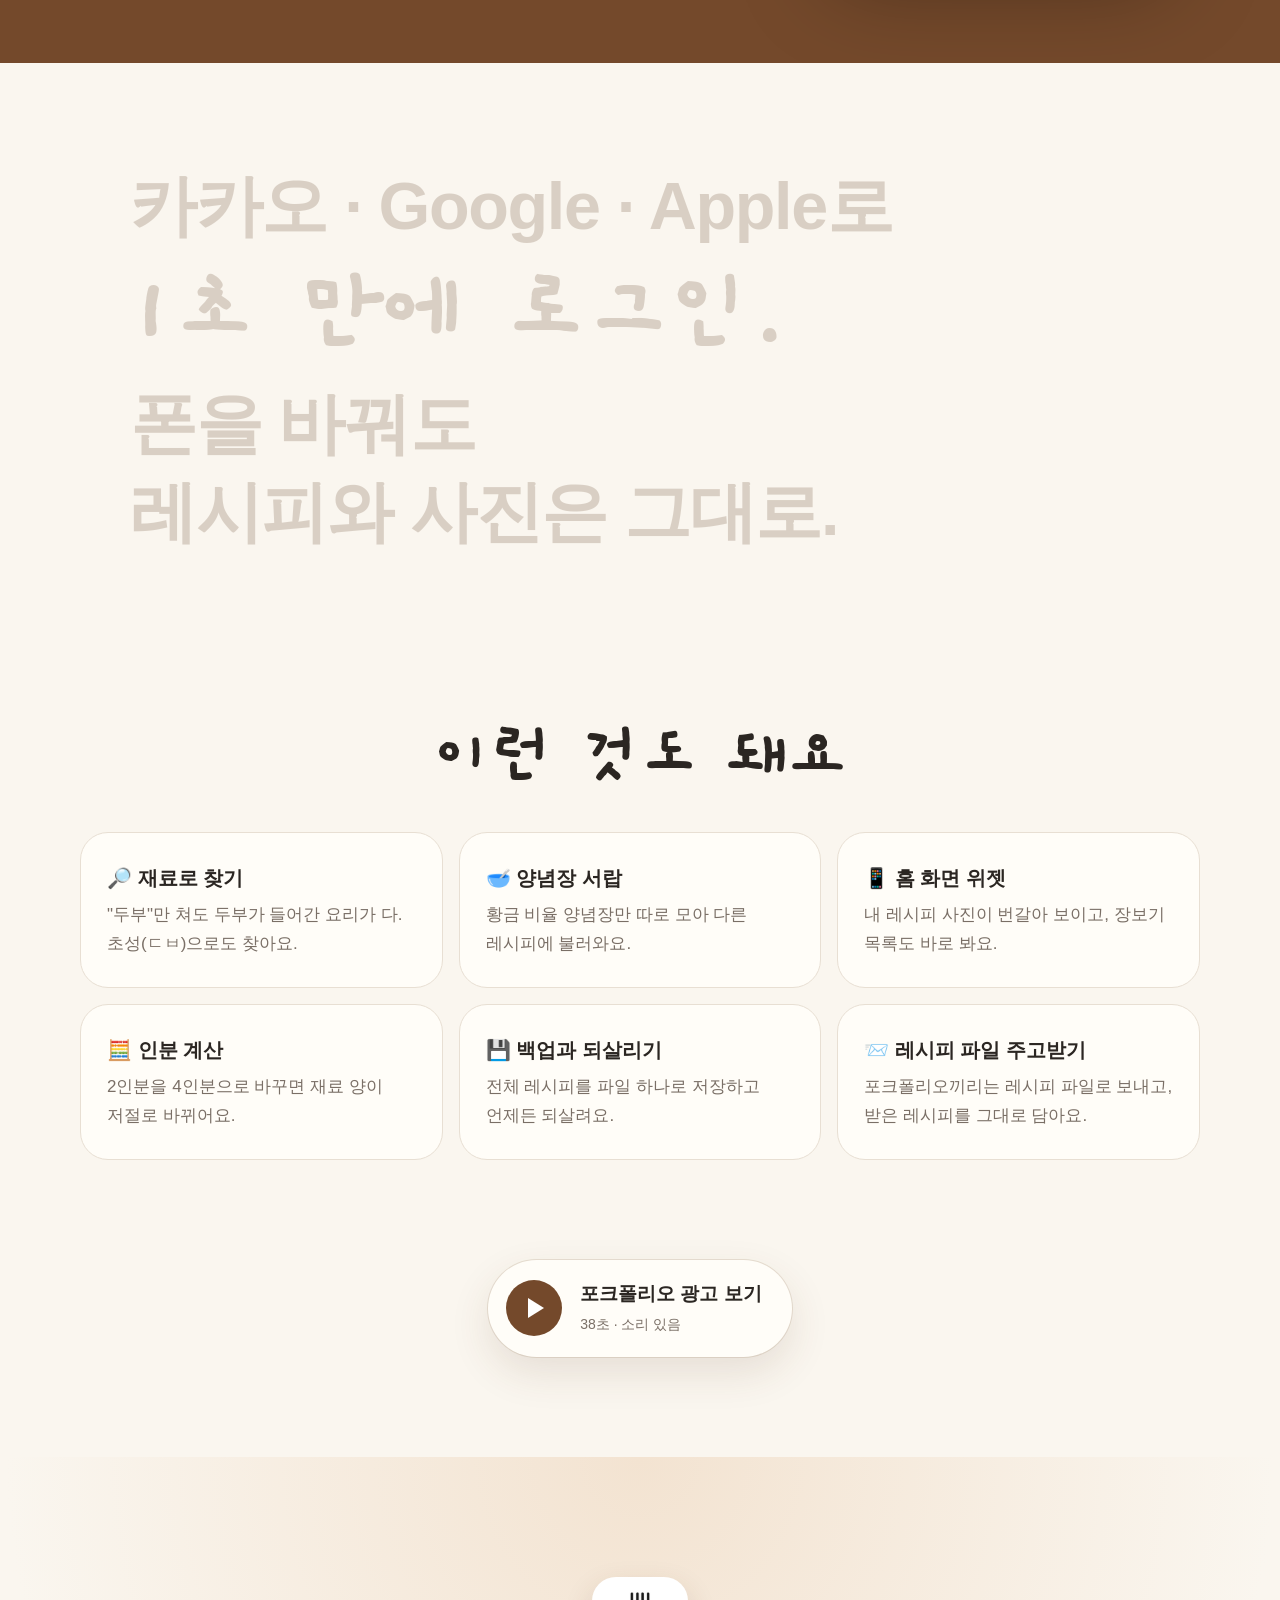
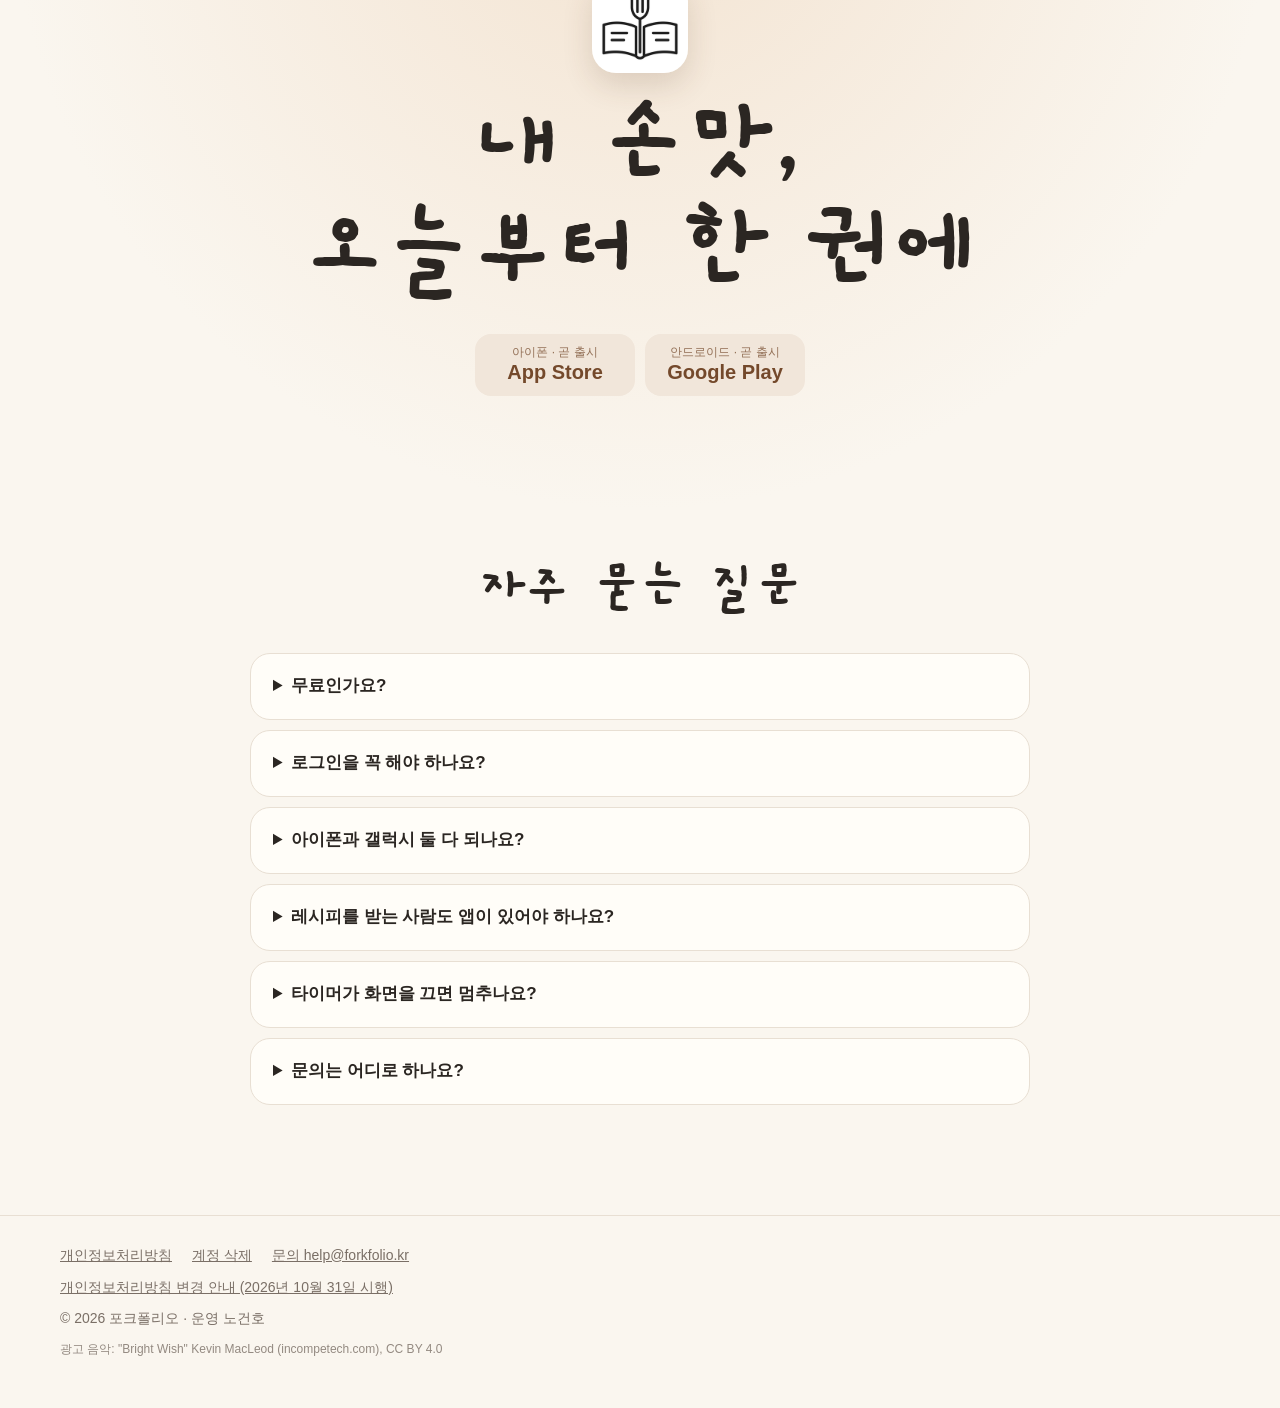
==== commit f3c71f0c: "개인정보처리방침: 웹 문의·앱 사용 날짜·홈페이지 방문(Cloudflare, Google 글꼴) 추가, 업체 정식 이름, 이전 시기·방법 (10/31 시행, 10/24 공고, 배포" ====
--- a/index.html
+++ b/index.html
@@ -155,6 +155,7 @@
     <a href="delete-account.html">계정 삭제</a>
     <a href="mailto:help@forkfolio.kr">문의 help@forkfolio.kr</a>
   </div>
+  <p><a href="privacy.html#notice">개인정보처리방침 변경 안내 (2026년 10월 31일 시행)</a></p>
   <p>© 2026 포크폴리오 · 운영 노건호</p>
   <p class="credit">광고 음악: "Bright Wish" Kevin MacLeod (incompetech.com), CC BY 4.0</p>
 </footer>
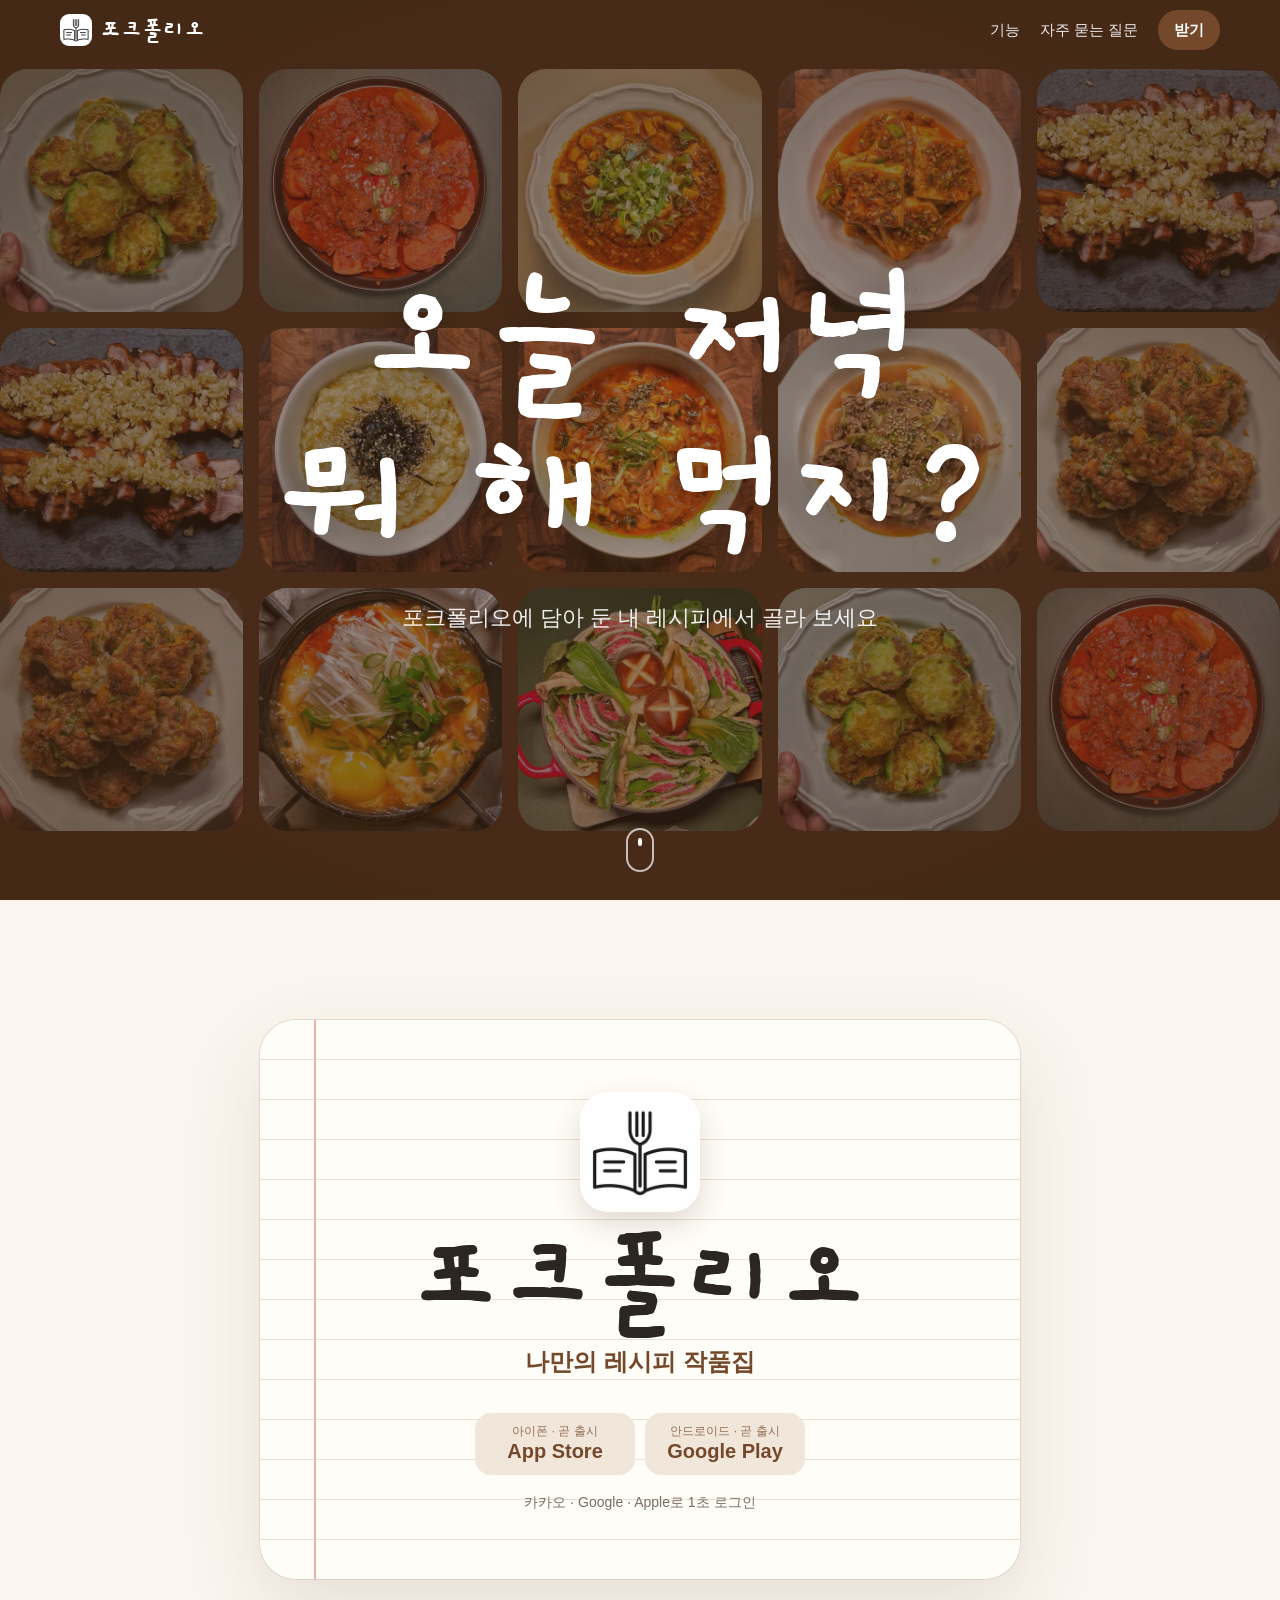
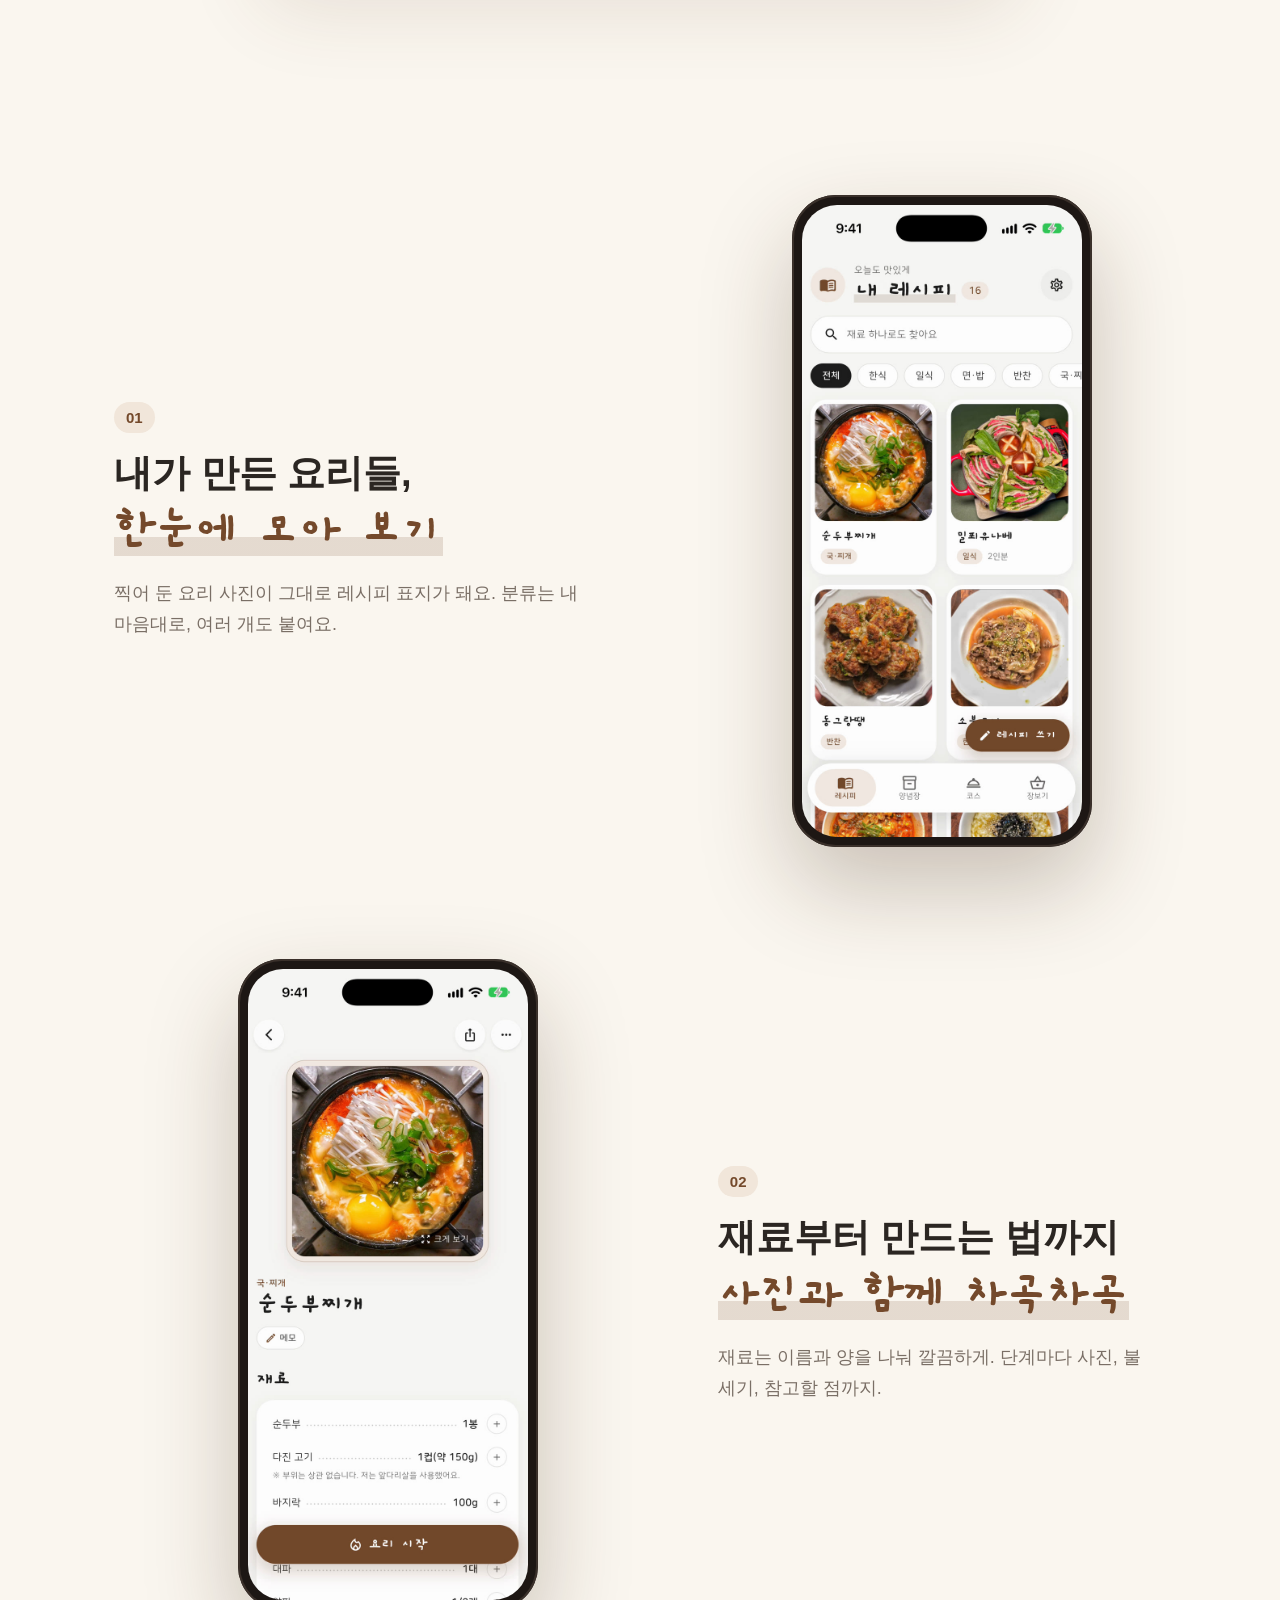
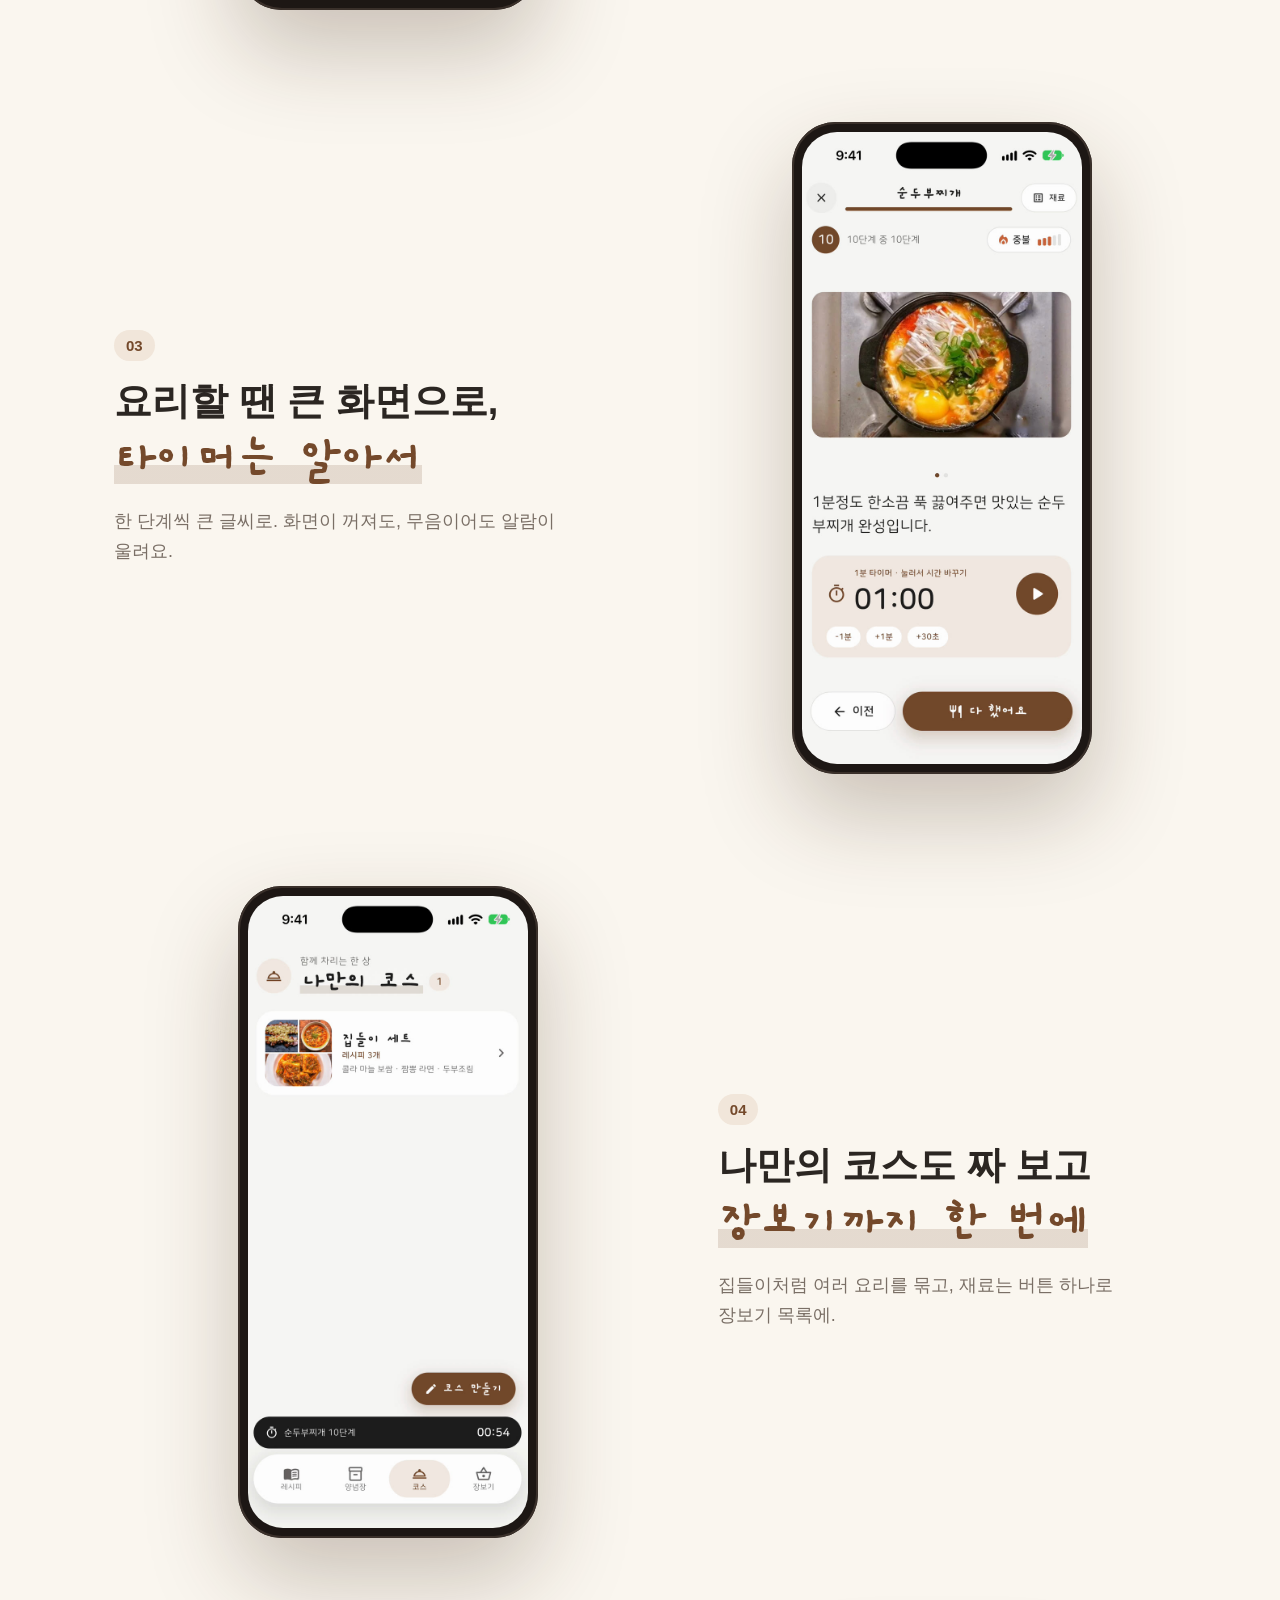
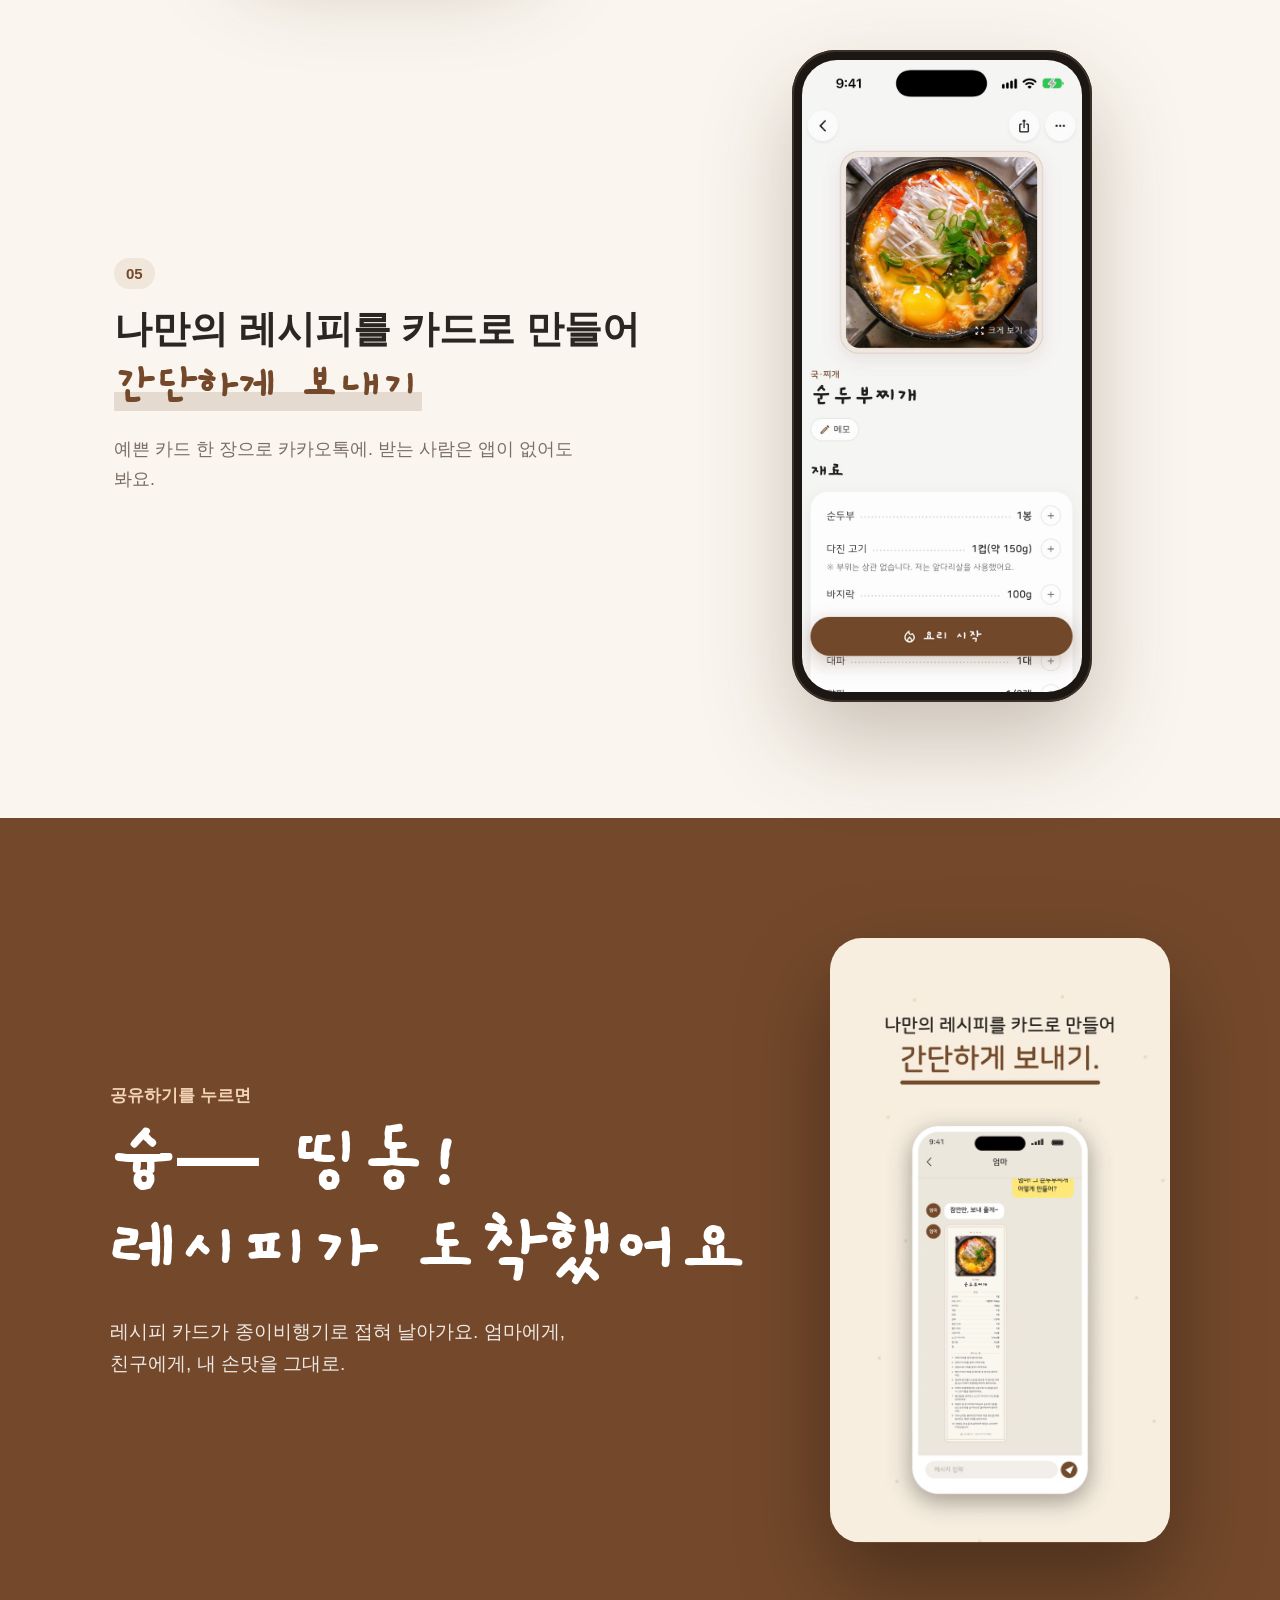
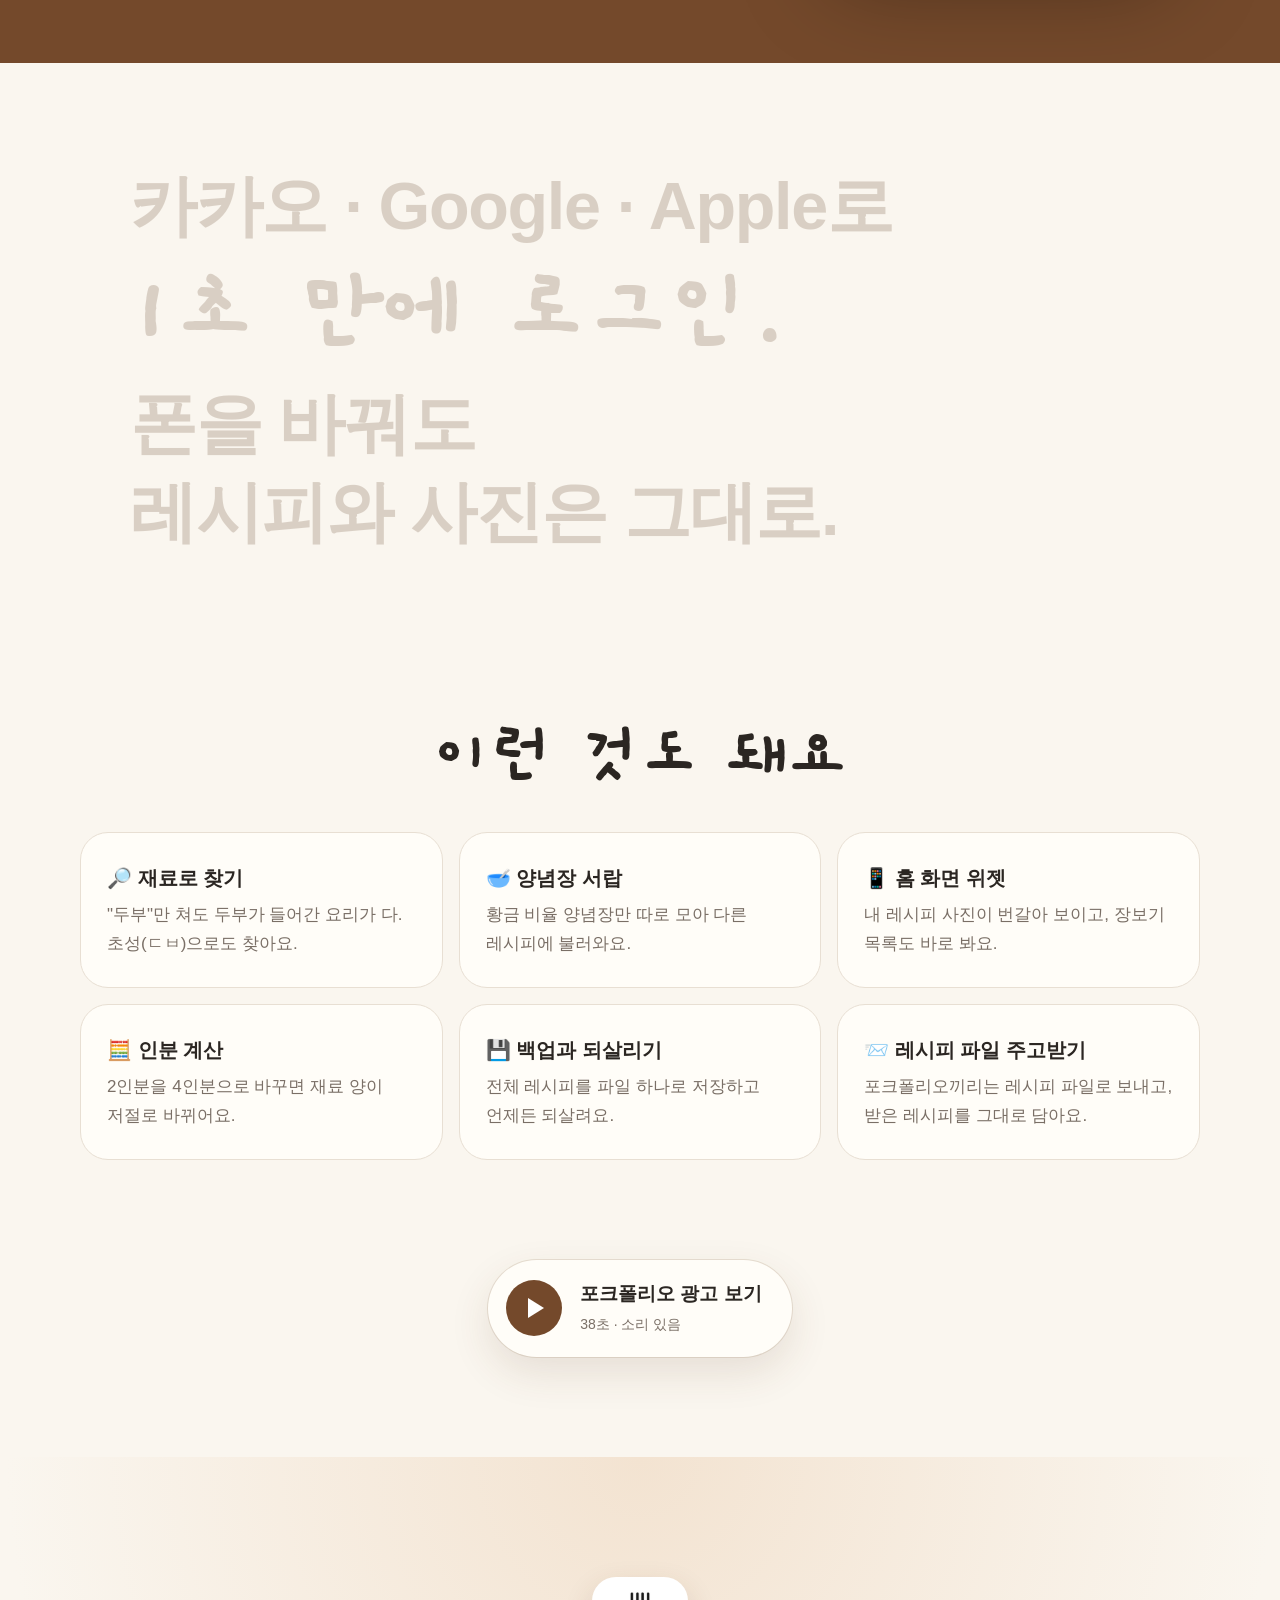
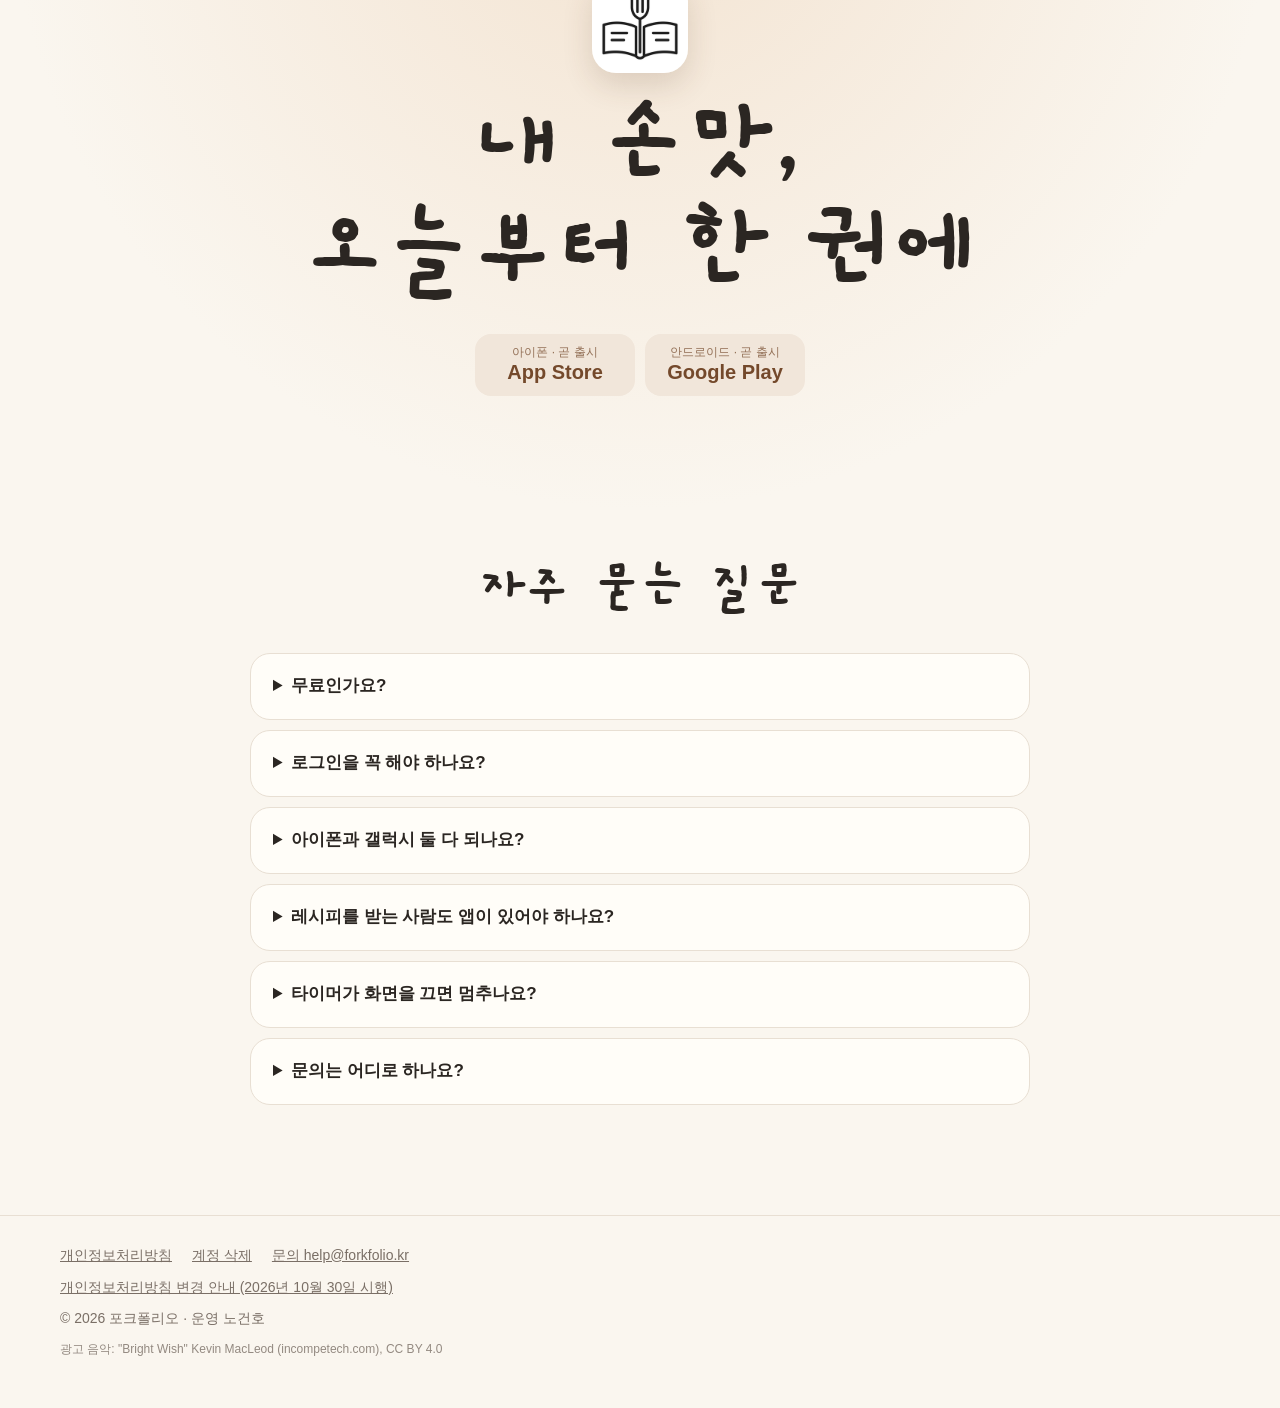
==== commit bb467962: "개인정보처리방침: 공고일 10/23, 시행일 10/30으로 앞당김 (Mr. Tony 승인) Co-Authored-By: Claude Opus 5.5 <noreply@anthropi" ====
--- a/index.html
+++ b/index.html
@@ -155,7 +155,7 @@
     <a href="delete-account.html">계정 삭제</a>
     <a href="mailto:help@forkfolio.kr">문의 help@forkfolio.kr</a>
   </div>
-  <p><a href="privacy.html#notice">개인정보처리방침 변경 안내 (2026년 10월 31일 시행)</a></p>
+  <p><a href="privacy.html#notice">개인정보처리방침 변경 안내 (2026년 10월 30일 시행)</a></p>
   <p>© 2026 포크폴리오 · 운영 노건호</p>
   <p class="credit">광고 음악: "Bright Wish" Kevin MacLeod (incompetech.com), CC BY 4.0</p>
 </footer>
